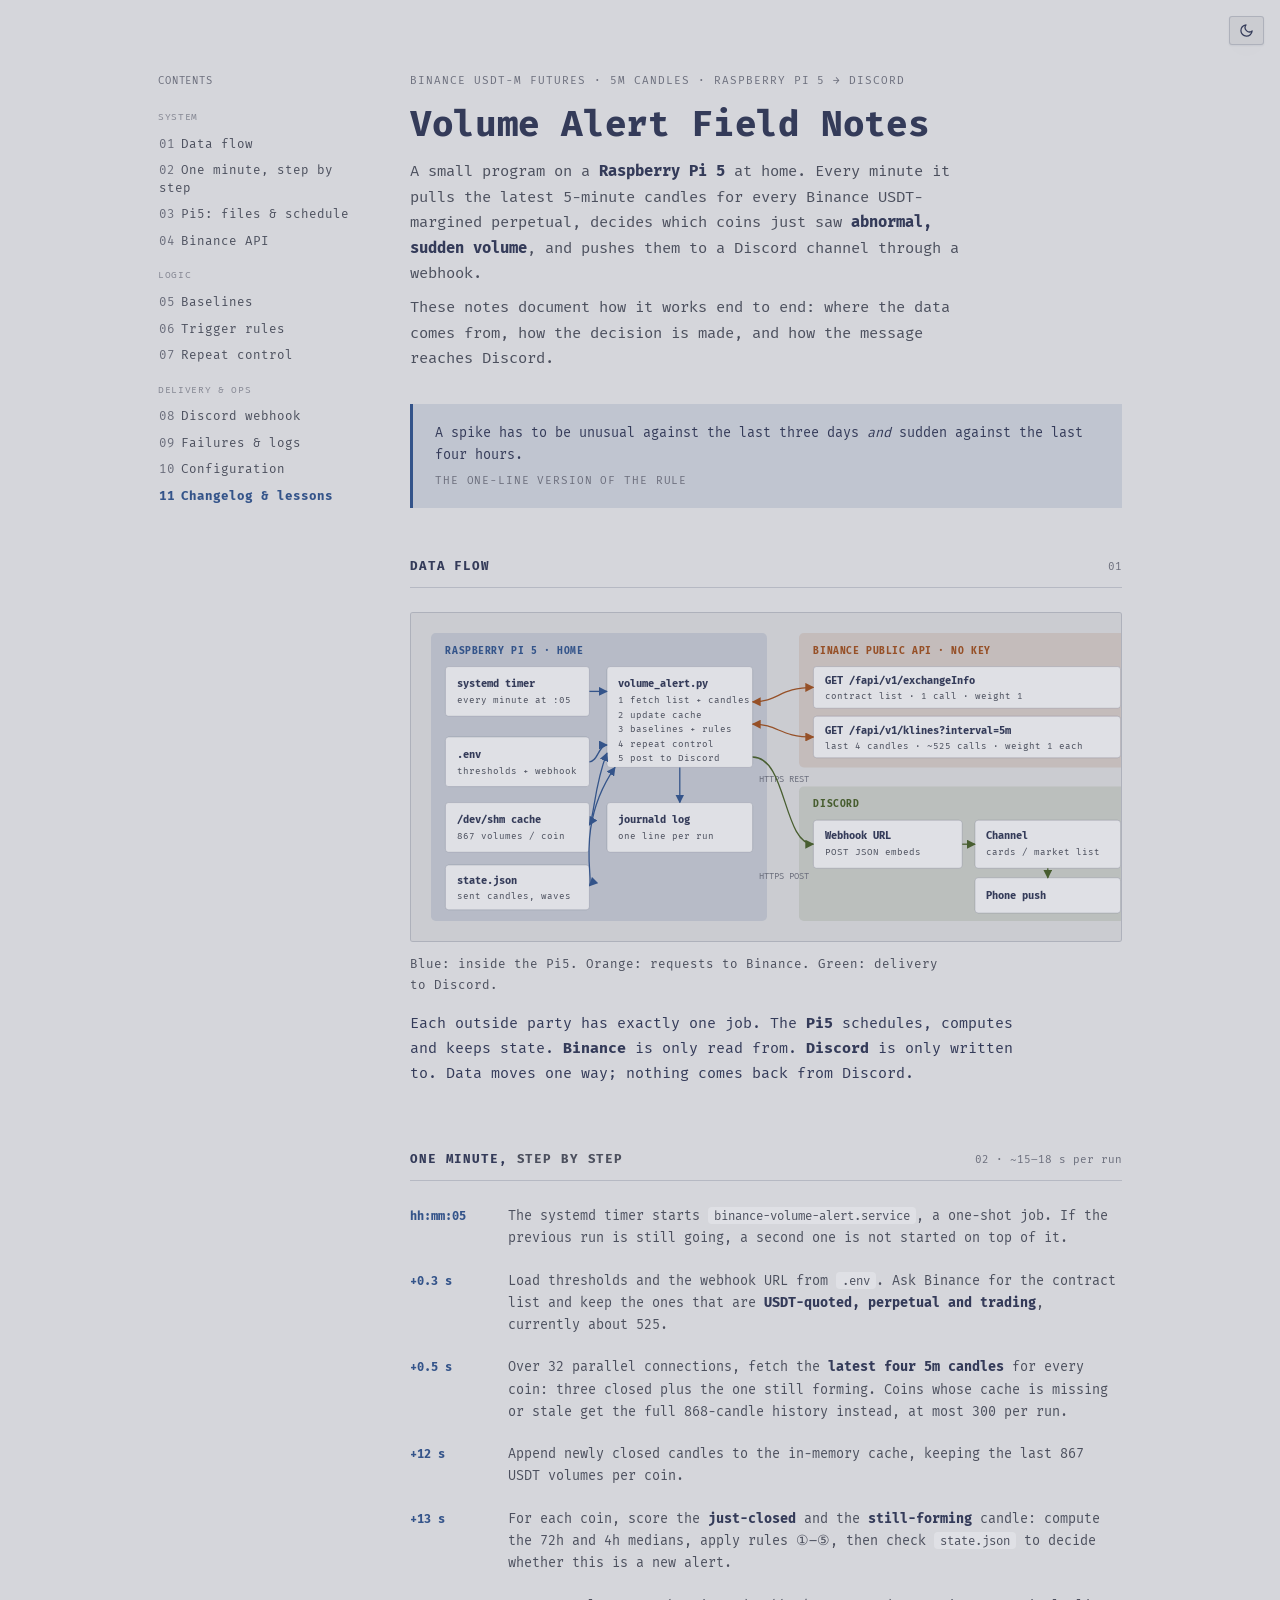
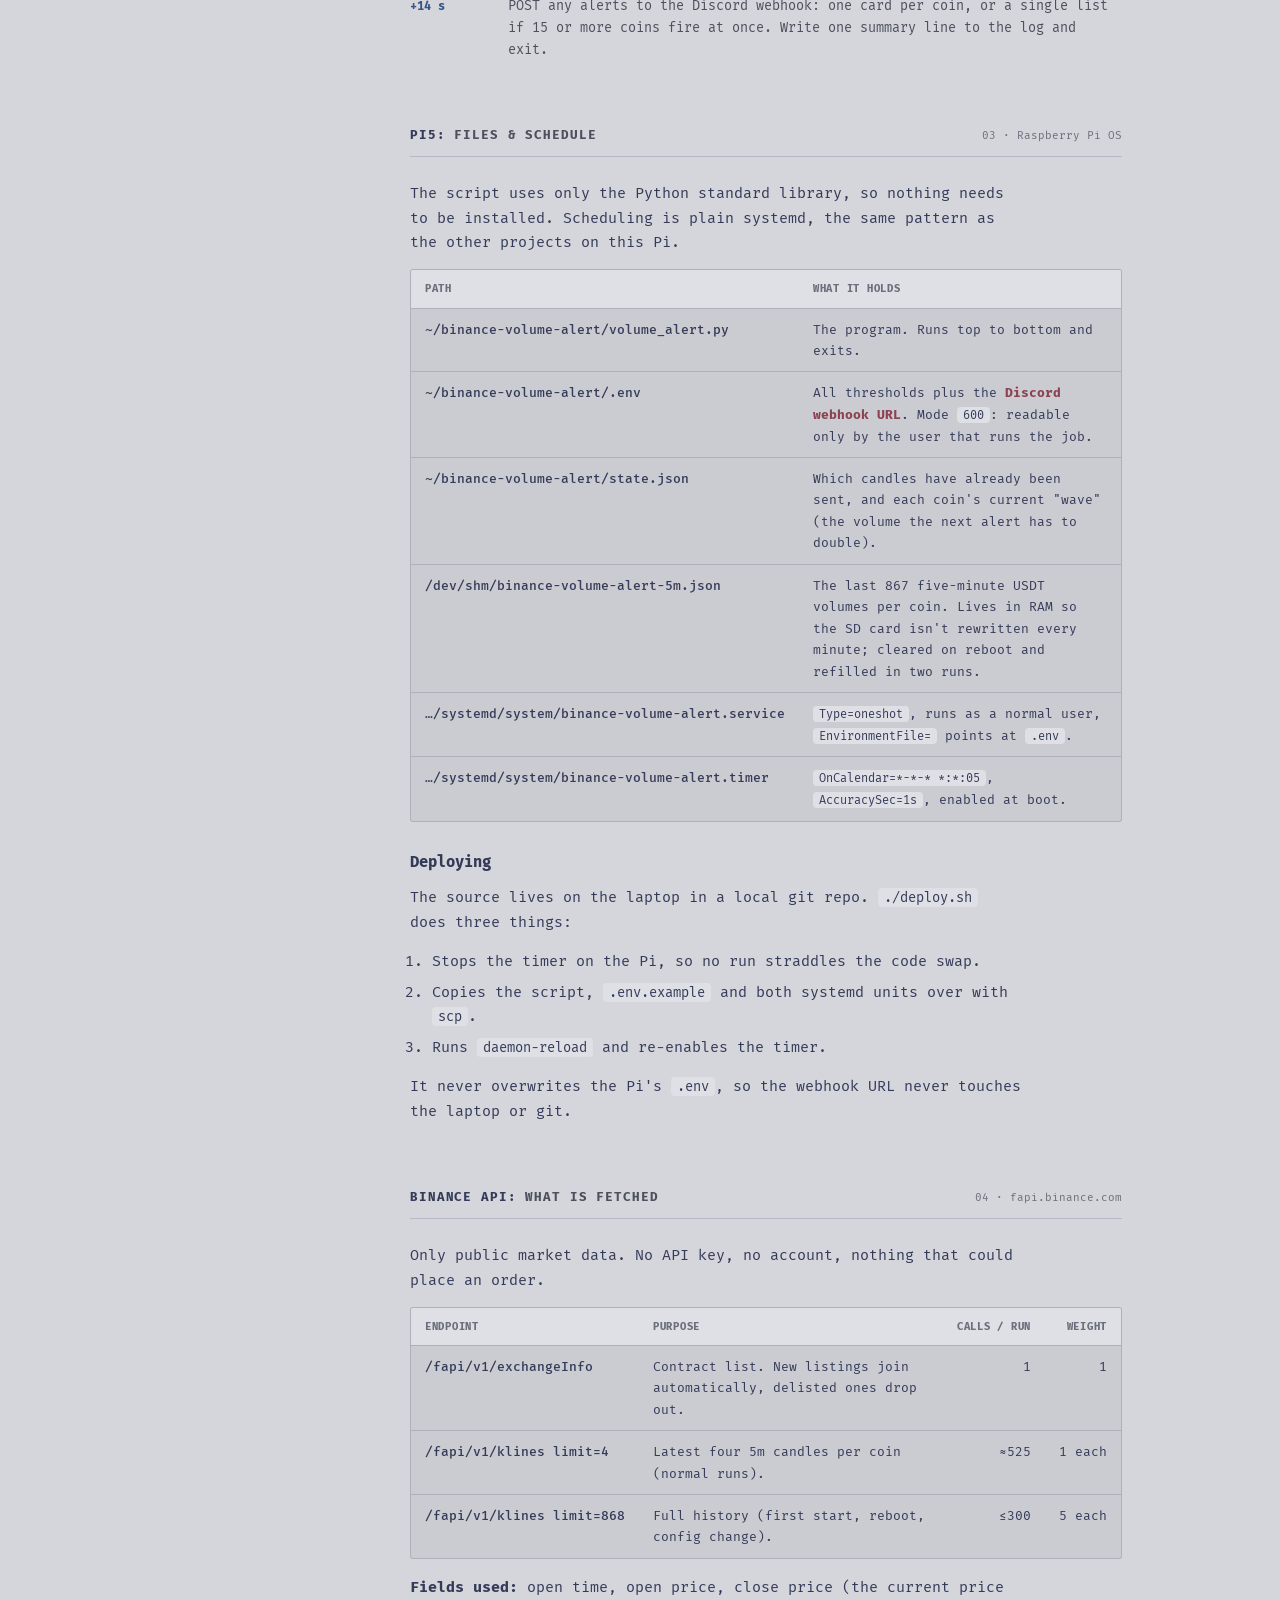
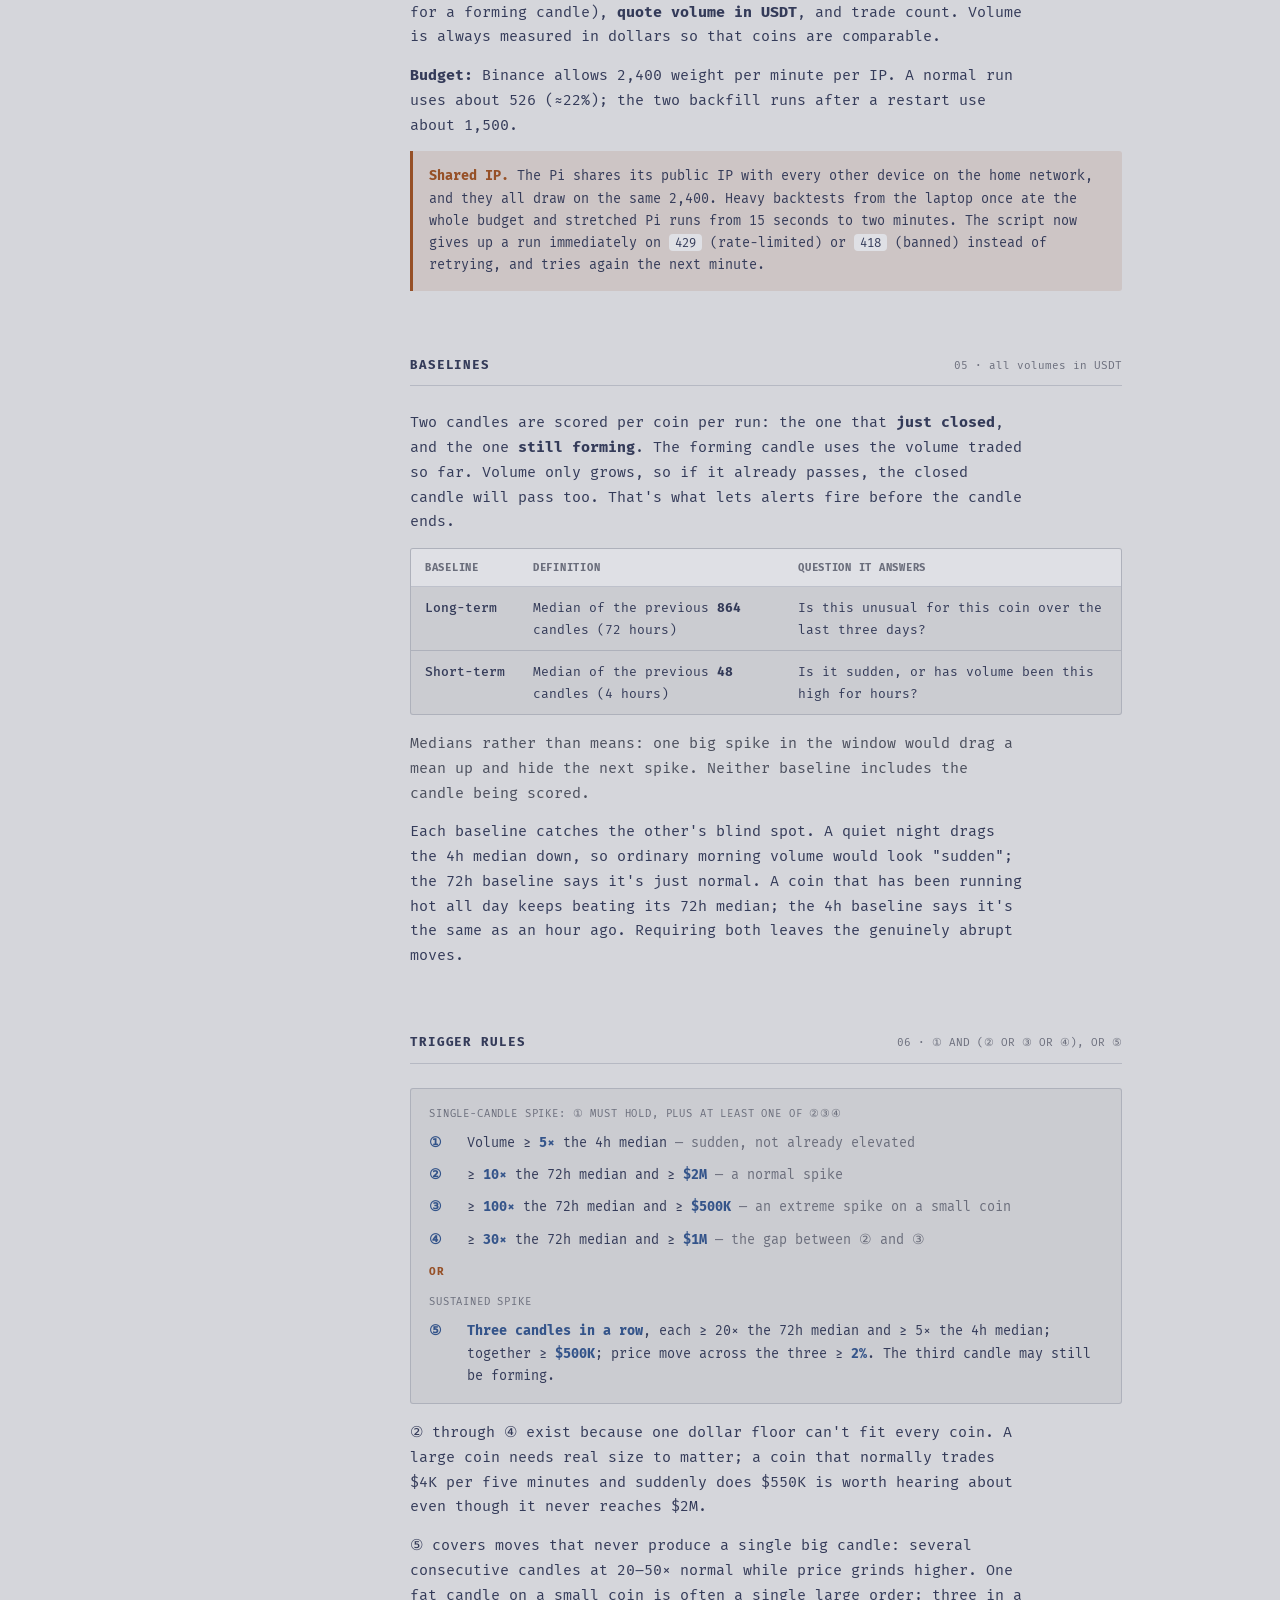
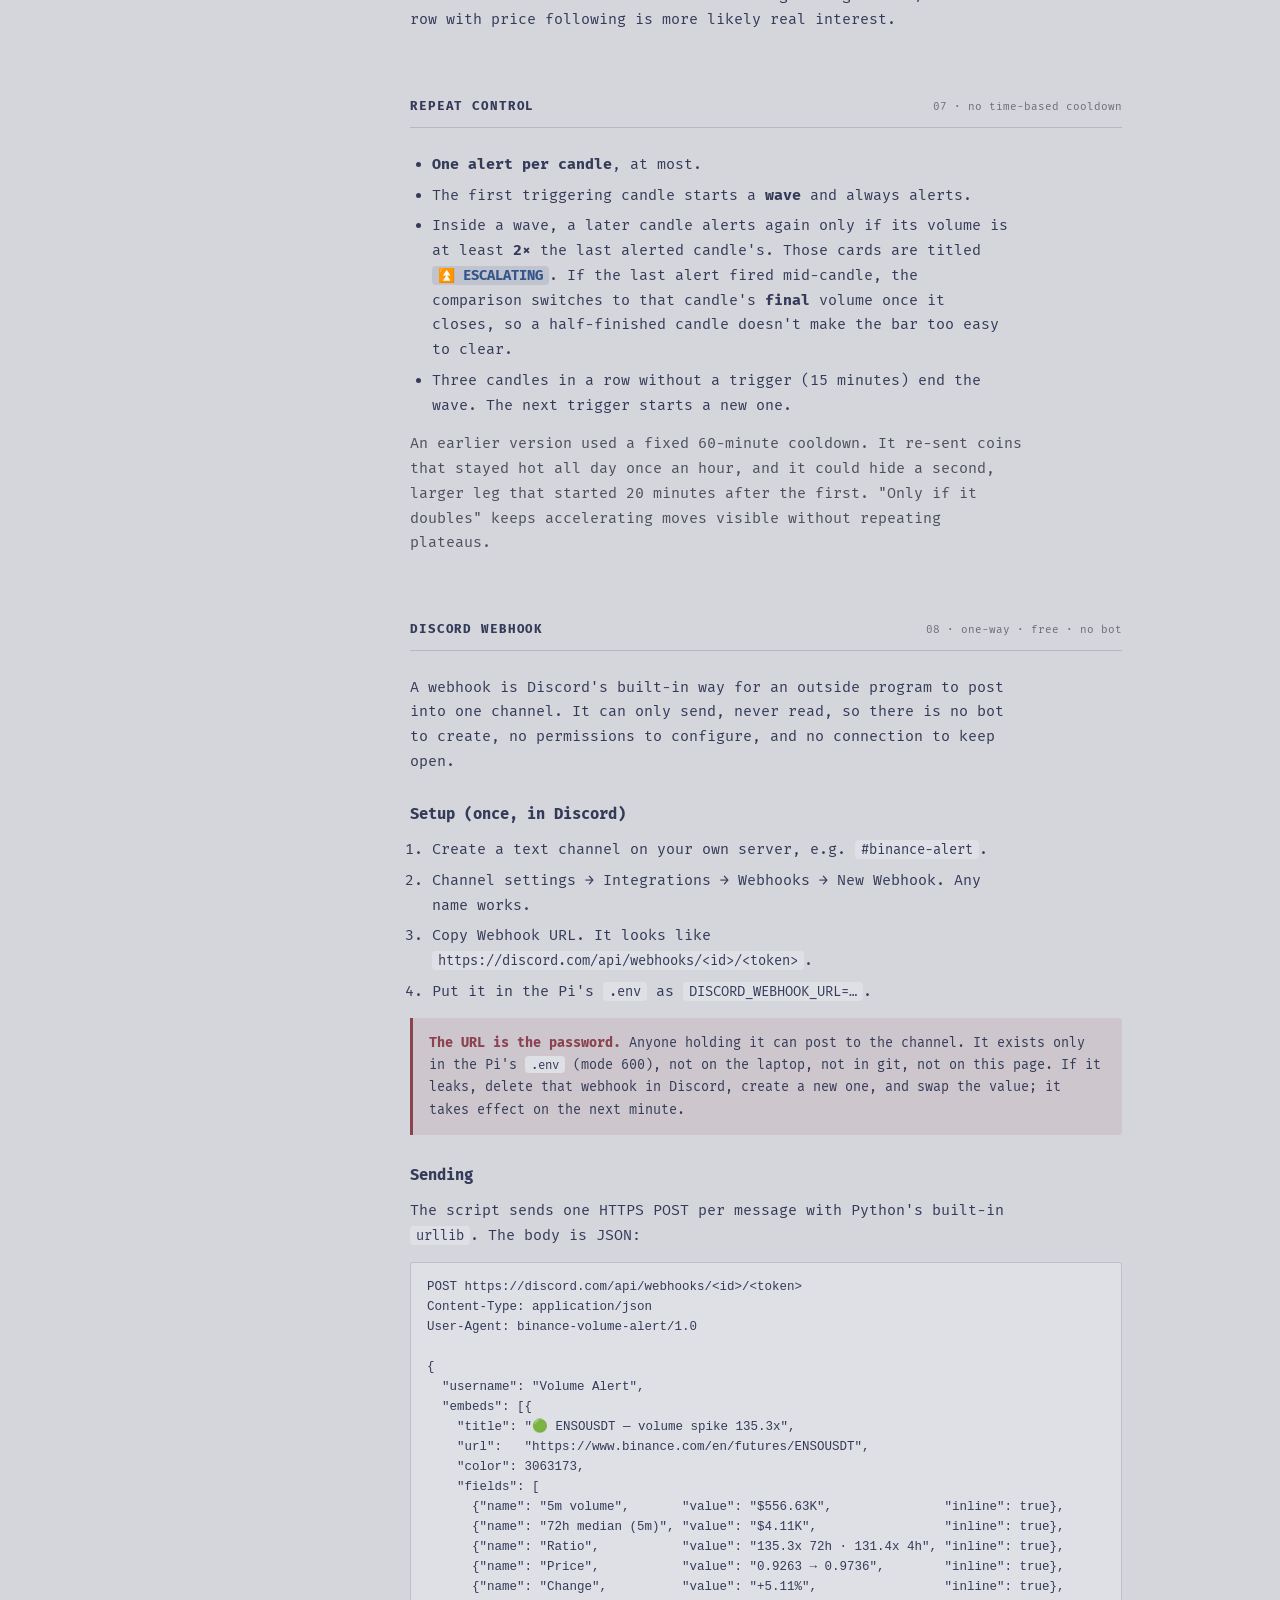
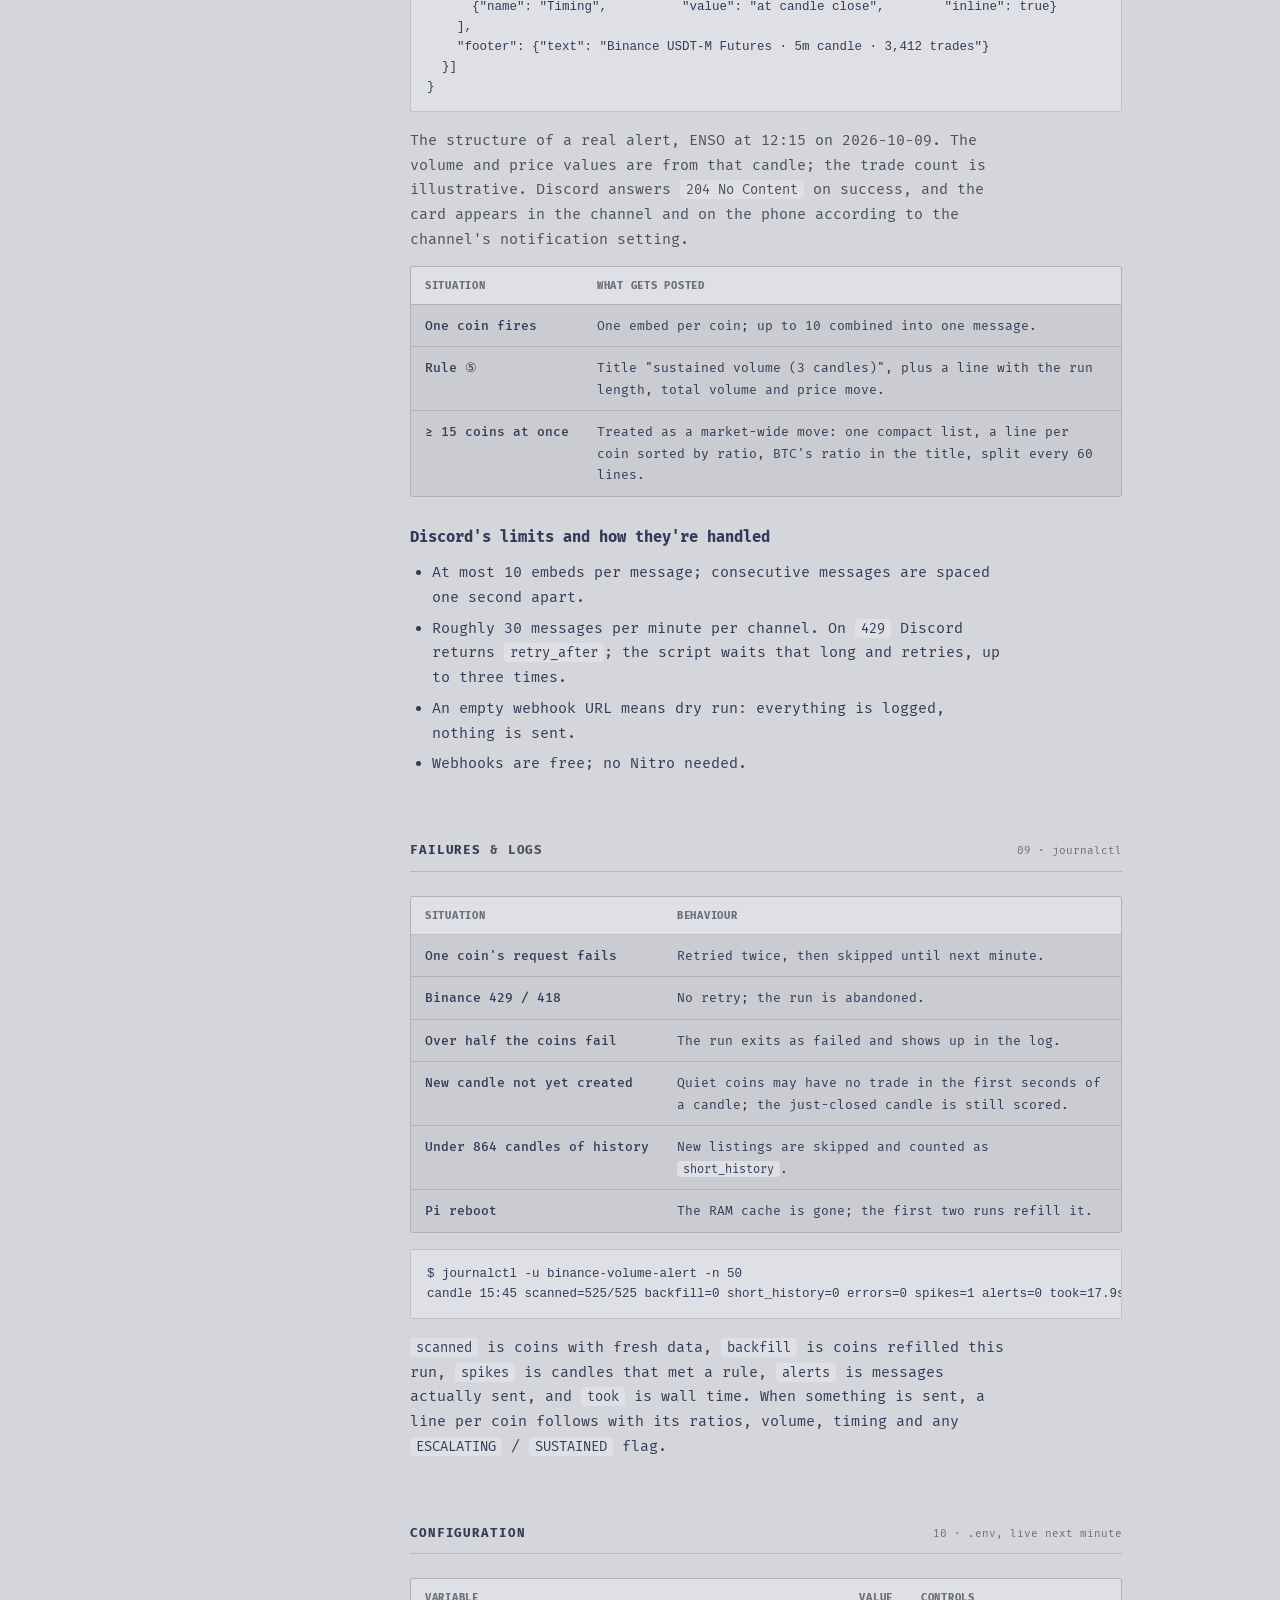
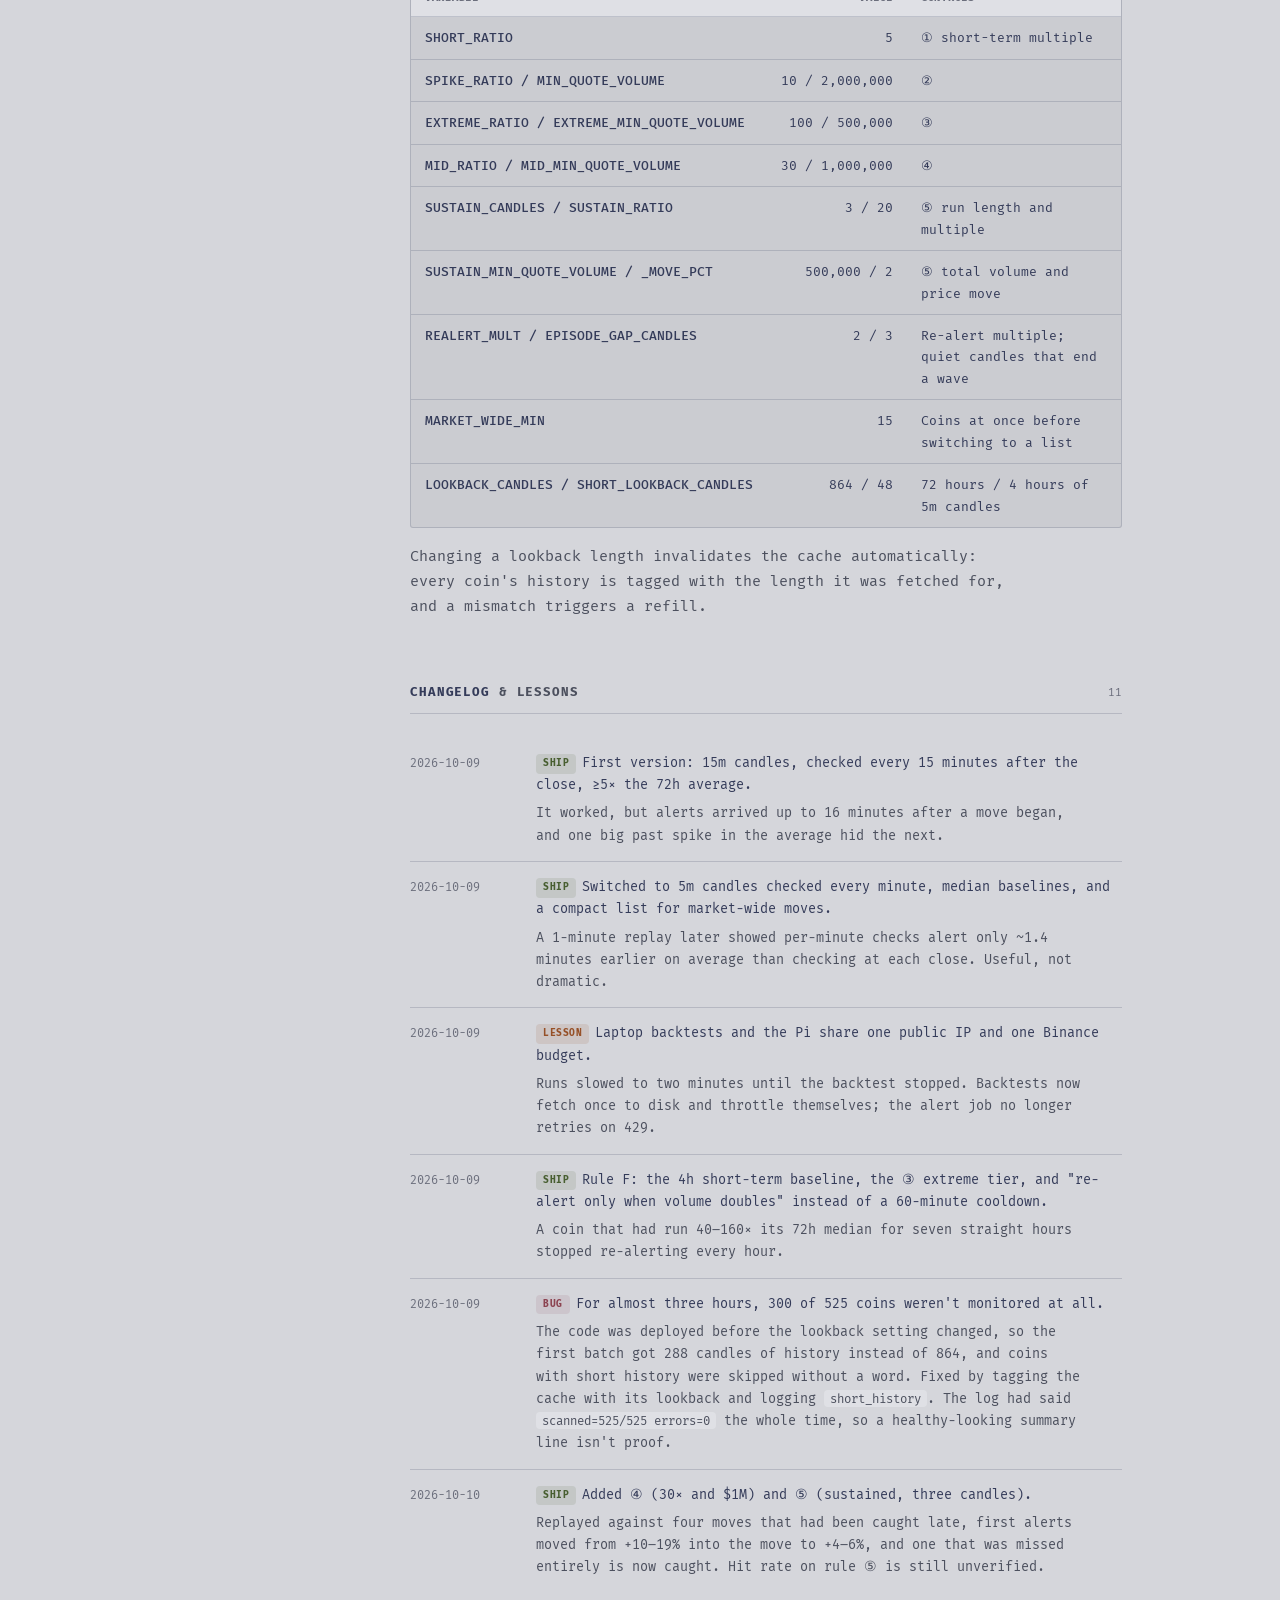
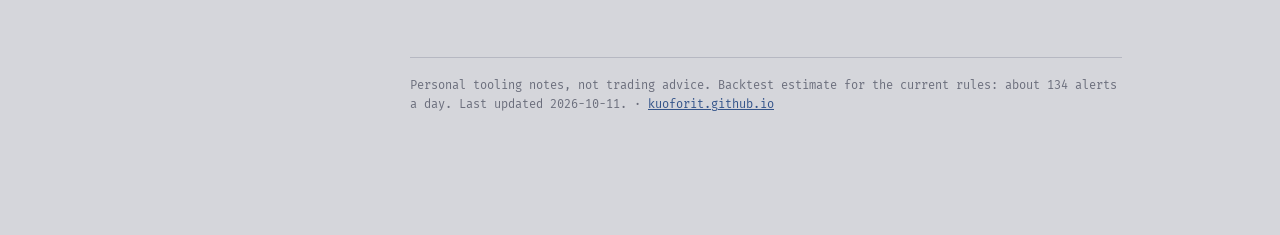
==== static/volume-alert-notes/index.html @ 733399f0 "Add Volume Alert Field Notes as unlisted static page Co-Authored-By: Claude Opus 5.5 <noreply@anthro" ====
<!doctype html>
<html lang="en">
<head>
<meta charset="utf-8">
<meta name="viewport" content="width=device-width, initial-scale=1">
<meta name="robots" content="noindex, nofollow">
<title>Volume Alert Field Notes</title>
<style>
  @import url('https://fonts.googleapis.com/css2?family=Fira+Mono:wght@400;500;700&display=swap');

  /* Palette matched to kuoforit.github.io (risotto theme, tokyo-night-light), same tokens as /lgr-notes/ */
  :root{
    --ground:      #D5D6DB;
    --surface:     #CBCCD1;
    --surface-2:   #DFE0E5;
    --line:        #343B5930;
    --ink:         #343B59;
    --ink-soft:    #4C505E;
    --ink-faint:   #6B6E7C;

    --level:       #34548A;   /* structure: flow, rules, links */
    --level-soft:  #34548A22;
    --confirm:     #485E30;   /* verified / working */
    --confirm-soft:#485E301e;
    --pending:     #965027;   /* caveats, Binance side */
    --pending-soft:#96502720;
    --reaction:    #8C4351;   /* secrets, failures */
    --reaction-soft:#8C43511c;

    --shadow: 0 1px 2px rgba(52,59,89,.08), 0 8px 24px -12px rgba(52,59,89,.16);
  }
  @media (prefers-color-scheme: dark){
    :root:not([data-theme="light"]){
      --ground:#1A1B26; --surface:#212330; --surface-2:#2B2E42; --line:#A9B1D630;
      --ink:#C0CAF5; --ink-soft:#9AA5CE; --ink-faint:#7982B0;
      --level:#7AA2F7; --level-soft:#7AA2F724; --confirm:#9ECE6A; --confirm-soft:#9ECE6A20;
      --pending:#E0AF68; --pending-soft:#E0AF6822; --reaction:#F7768E; --reaction-soft:#F7768E1e;
      --shadow: 0 1px 2px rgba(0,0,0,.4), 0 8px 24px -12px rgba(0,0,0,.55);
      color-scheme: dark;
    }
  }
  :root[data-theme="dark"]{
    --ground:#1A1B26; --surface:#212330; --surface-2:#2B2E42; --line:#A9B1D630;
    --ink:#C0CAF5; --ink-soft:#9AA5CE; --ink-faint:#7982B0;
    --level:#7AA2F7; --level-soft:#7AA2F724; --confirm:#9ECE6A; --confirm-soft:#9ECE6A20;
    --pending:#E0AF68; --pending-soft:#E0AF6822; --reaction:#F7768E; --reaction-soft:#F7768E1e;
    --shadow: 0 1px 2px rgba(0,0,0,.4), 0 8px 24px -12px rgba(0,0,0,.55);
    color-scheme: dark;
  }

  *{box-sizing:border-box;}
  html{ scroll-behavior:smooth; }
  @media (prefers-reduced-motion: reduce){ html{ scroll-behavior:auto; } }
  body{
    margin:0; background:var(--ground); color:var(--ink);
    font-family:'Fira Mono', ui-monospace, SFMono-Regular, Menlo, monospace;
    font-size:15px; line-height:1.65; -webkit-font-smoothing:antialiased;
  }
  a{ color:var(--level); }
  :focus-visible{ outline:2px solid var(--level); outline-offset:2px; }

  .layout{
    display:grid; grid-template-columns:196px minmax(0,760px); gap:56px;
    max-width:1012px; margin:0 auto; padding:72px 24px 120px; align-items:start;
  }
  .wrap{ min-width:0; }

  .toc{ position:sticky; top:48px; display:flex; flex-direction:column; gap:1px; max-height:calc(100vh - 96px); overflow-y:auto; }
  .toc-title{ font-size:10.5px; text-transform:uppercase; letter-spacing:.08em; color:var(--ink-faint); margin-bottom:6px; }
  .toc-group{ font-size:9.5px; text-transform:uppercase; letter-spacing:.07em; color:var(--ink-faint); opacity:.75; margin:14px 0 4px; }
  .toc-group:first-of-type{ margin-top:4px; }
  .toc a{
    display:block; padding:4px 0 4px 12px; margin-left:-13px; border-left:2px solid transparent;
    font-size:12.5px; line-height:1.4; color:var(--ink-soft); text-decoration:none;
  }
  .toc a:hover{ color:var(--ink); }
  .toc a.active{ color:var(--level); border-left-color:var(--level); font-weight:600; }
  .toc .num{ color:var(--ink-faint); margin-right:6px; }
  .toc a.active .num{ color:var(--level); }

  .toolbar{ position:fixed; top:16px; right:16px; z-index:50; display:inline-flex; gap:8px; }
  .hud-btn{
    display:inline-flex; align-items:center; justify-content:center; padding:6px 9px; line-height:0;
    border-radius:3px; border:1px solid var(--line); background:var(--surface); color:var(--ink);
    cursor:pointer; box-shadow:var(--shadow);
  }
  .hud-btn:hover{ color:var(--level); border-color:var(--level); }
  @media (max-width:560px){ .toolbar{ top:8px; right:8px; } }
  @media (max-width:900px){
    .layout{ grid-template-columns:1fr; padding-top:48px; padding-inline:16px; }
    .toc{ display:none; }
  }

  .eyebrow{ font-size:11px; letter-spacing:.09em; text-transform:uppercase; color:var(--ink-faint); margin:0 0 14px; }
  h1{ font-size:36px; font-weight:700; letter-spacing:-0.01em; line-height:1.14; margin:0 0 14px; text-wrap:balance; }
  .lede{ color:var(--ink-soft); font-size:15.5px; max-width:62ch; margin:0 0 8px; }
  .lede b{ color:var(--ink); font-weight:600; }
  .epigraph{
    margin:32px 0 48px; padding:18px 22px; border-left:3px solid var(--level); background:var(--level-soft);
    font-size:13.5px; color:var(--ink);
  }
  .epigraph span{ display:block; margin-top:6px; color:var(--ink-faint); font-size:11px; text-transform:uppercase; letter-spacing:.08em; }

  section{ margin-bottom:64px; scroll-margin-top:24px; }
  .sec-head{ display:flex; align-items:baseline; justify-content:space-between; gap:16px; border-bottom:1px solid var(--line); padding-bottom:10px; margin-bottom:24px; }
  h2{ font-size:12.5px; font-weight:600; text-transform:uppercase; letter-spacing:.07em; color:var(--ink-soft); margin:0; }
  h2 b{ color:var(--ink); }
  .sec-num{ font-size:11px; color:var(--ink-faint); white-space:nowrap; }
  h3{ font-size:15.5px; font-weight:600; margin:28px 0 10px; }
  h3:first-child{ margin-top:0; }
  p{ margin:0 0 14px; max-width:68ch; }
  p.soft{ color:var(--ink-soft); }
  ul.plain, ol.plain{ margin:0 0 14px; padding-left:22px; }
  ul.plain li, ol.plain li{ margin-bottom:6px; max-width:64ch; }
  code{ font-family:inherit; font-size:.92em; background:var(--surface-2); padding:1px 6px; border-radius:4px; word-break:break-word; }
  code.term{ font-weight:600; color:var(--level); background:var(--level-soft); }
  pre{ margin:0 0 16px; background:var(--surface-2); border:1px solid var(--line); border-radius:3px; padding:14px 16px; overflow-x:auto; font-size:12.5px; line-height:1.6; }
  pre code{ background:none; padding:0; font-size:inherit; }
  .secret{ color:var(--reaction); font-weight:600; }

  .tbl{ overflow-x:auto; margin:0 0 16px; border:1px solid var(--line); border-radius:3px; background:var(--surface); }
  table{ border-collapse:collapse; width:100%; font-size:13px; }
  th, td{ text-align:left; vertical-align:top; padding:10px 14px; border-bottom:1px solid var(--line); }
  tr:last-child td{ border-bottom:none; }
  th{ font-size:10.5px; font-weight:600; text-transform:uppercase; letter-spacing:.07em; color:var(--ink-faint); white-space:nowrap; background:var(--surface-2); }
  td.k{ white-space:nowrap; color:var(--ink); font-weight:500; }
  td.n, th.n{ text-align:right; font-variant-numeric:tabular-nums; white-space:nowrap; }
  td .soft{ color:var(--ink-soft); }

  .note{ margin:0 0 16px; padding:14px 16px; border-left:3px solid var(--pending); background:var(--pending-soft); border-radius:0 3px 3px 0; font-size:13.5px; color:var(--ink); }
  .note b{ color:var(--pending); }
  .note.secret-note{ border-left-color:var(--reaction); background:var(--reaction-soft); }
  .note.secret-note b{ color:var(--reaction); }

  .sequence{ display:flex; flex-direction:column; }
  .step{ display:grid; grid-template-columns:82px 1fr; gap:16px; position:relative; padding-bottom:20px; }
  .step:last-child{ padding-bottom:0; }
  .step-t{ font-size:12px; font-weight:600; color:var(--level); padding-top:2px; font-variant-numeric:tabular-nums; }
  .step-body{ font-size:13.5px; color:var(--ink-soft); }
  .step-body b{ color:var(--ink); font-weight:600; }

  .rule-box{ margin:0 0 16px; padding:16px 18px; background:var(--surface); border:1px solid var(--line); border-radius:3px; display:flex; flex-direction:column; gap:10px; }
  .rule-group{ font-size:10.5px; text-transform:uppercase; letter-spacing:.08em; color:var(--ink-faint); }
  .rule{ display:grid; grid-template-columns:28px 1fr; gap:10px; font-size:13.5px; }
  .rule b{ color:var(--level); font-weight:700; }
  .rule .why{ color:var(--ink-faint); }
  .rule-or{ font-size:11px; font-weight:600; letter-spacing:.12em; color:var(--pending); text-transform:uppercase; padding:2px 0; }

  .diagram{ margin:0 0 12px; padding:12px; background:var(--surface); border:1px solid var(--line); border-radius:3px; overflow-x:auto; }
  .diagram svg{ display:block; min-width:720px; width:100%; height:auto; }
  svg .zone{ fill:var(--level-soft); }
  svg .zone2{ fill:var(--pending-soft); }
  svg .zone3{ fill:var(--confirm-soft); }
  svg .box{ fill:var(--surface-2); stroke:var(--line); stroke-width:1.2; }
  svg .ztitle{ fill:var(--level); font:600 12px 'Fira Mono', monospace; letter-spacing:.06em; }
  svg .ztitle2{ fill:var(--pending); font:600 12px 'Fira Mono', monospace; letter-spacing:.06em; }
  svg .ztitle3{ fill:var(--confirm); font:600 12px 'Fira Mono', monospace; letter-spacing:.06em; }
  svg .lbl{ fill:var(--ink); font:600 13px 'Fira Mono', monospace; }
  svg .sub{ fill:var(--ink-soft); font:11.5px 'Fira Mono', monospace; }
  svg .flow{ stroke:var(--level); stroke-width:1.6; fill:none; }
  svg .flow2{ stroke:var(--pending); stroke-width:1.6; fill:none; }
  svg .flow3{ stroke:var(--confirm); stroke-width:1.6; fill:none; }
  svg .flowlbl{ fill:var(--ink-faint); font:11px 'Fira Mono', monospace; }
  svg .ah{ fill:var(--level); } svg .ah2{ fill:var(--pending); } svg .ah3{ fill:var(--confirm); }
  .diagram-cap{ font-size:12.5px; color:var(--ink-soft); margin:0 0 16px; }

  .log-entry{ display:grid; grid-template-columns:110px 1fr; gap:16px; padding:14px 0; border-bottom:1px solid var(--line); }
  .log-entry:last-child{ border-bottom:none; }
  .log-date{ font-size:12px; color:var(--ink-faint); padding-top:2px; font-variant-numeric:tabular-nums; }
  .log-body{ font-size:13.5px; }
  .log-body .tag{ display:inline-block; font-size:9.5px; font-weight:600; letter-spacing:.06em; text-transform:uppercase; padding:2px 7px; border-radius:4px; margin-right:6px; vertical-align:1px; }
  .tag.ship{ color:var(--confirm); background:var(--confirm-soft); }
  .tag.bug{ color:var(--reaction); background:var(--reaction-soft); }
  .tag.lesson{ color:var(--pending); background:var(--pending-soft); }
  .log-body p{ margin:6px 0 0; color:var(--ink-soft); }

  footer{ border-top:1px solid var(--line); padding-top:18px; font-size:12px; color:var(--ink-faint); }
  @media (max-width:560px){
    h1{ font-size:28px; }
    .step{ grid-template-columns:1fr; gap:2px; }
    .log-entry{ grid-template-columns:1fr; gap:4px; }
  }
</style>
</head>
<body>
<div class="toolbar">
  <button id="theme-toggle" class="hud-btn" type="button" aria-label="Switch to dark mode"><svg viewBox="0 0 24 24" width="15" height="15" fill="none" stroke="currentColor" stroke-width="2" stroke-linecap="round" stroke-linejoin="round"><path d="M21 12.79A9 9 0 1 1 11.21 3 7 7 0 0 0 21 12.79z"/></svg></button>
</div>

<div class="layout">
<nav class="toc" aria-label="Contents">
  <div class="toc-title">Contents</div>
  <div class="toc-group">System</div>
  <a href="#s01"><span class="num">01</span>Data flow</a>
  <a href="#s02"><span class="num">02</span>One minute, step by step</a>
  <a href="#s03"><span class="num">03</span>Pi5: files &amp; schedule</a>
  <a href="#s04"><span class="num">04</span>Binance API</a>
  <div class="toc-group">Logic</div>
  <a href="#s05"><span class="num">05</span>Baselines</a>
  <a href="#s06"><span class="num">06</span>Trigger rules</a>
  <a href="#s07"><span class="num">07</span>Repeat control</a>
  <div class="toc-group">Delivery &amp; ops</div>
  <a href="#s08"><span class="num">08</span>Discord webhook</a>
  <a href="#s09"><span class="num">09</span>Failures &amp; logs</a>
  <a href="#s10"><span class="num">10</span>Configuration</a>
  <a href="#s11"><span class="num">11</span>Changelog &amp; lessons</a>
</nav>

<main class="wrap">
  <div class="eyebrow">Binance USDT-M Futures · 5m candles · Raspberry Pi 5 → Discord</div>
  <h1>Volume Alert Field Notes</h1>
  <p class="lede">A small program on a <b>Raspberry Pi 5</b> at home. Every minute it pulls the latest 5-minute candles for every Binance USDT-margined perpetual, decides which coins just saw <b>abnormal, sudden volume</b>, and pushes them to a Discord channel through a webhook.</p>
  <p class="lede">These notes document how it works end to end: where the data comes from, how the decision is made, and how the message reaches Discord.</p>
  <div class="epigraph">A spike has to be unusual against the last three days <i>and</i> sudden against the last four hours.<span>The one-line version of the rule</span></div>

  <!-- 01 -->
  <section id="s01">
    <div class="sec-head"><h2><b>Data flow</b></h2><span class="sec-num">01</span></div>
    <div class="diagram" role="img" aria-label="Flow diagram: a systemd timer on the Pi5 starts volume_alert.py every minute; it reads the Binance public REST API, updates an in-memory cache and a state file, and posts alerts over HTTPS to a Discord webhook, which shows them in a channel and pushes them to a phone.">
      <svg viewBox="0 0 900 380" xmlns="http://www.w3.org/2000/svg">
        <defs>
          <marker id="a1" viewBox="0 0 10 10" refX="9" refY="5" markerWidth="7" markerHeight="7" orient="auto-start-reverse"><path class="ah" d="M0,0 L10,5 L0,10 z"/></marker>
          <marker id="a2" viewBox="0 0 10 10" refX="9" refY="5" markerWidth="7" markerHeight="7" orient="auto-start-reverse"><path class="ah2" d="M0,0 L10,5 L0,10 z"/></marker>
          <marker id="a3" viewBox="0 0 10 10" refX="9" refY="5" markerWidth="7" markerHeight="7" orient="auto-start-reverse"><path class="ah3" d="M0,0 L10,5 L0,10 z"/></marker>
        </defs>
        <rect class="zone" x="10" y="10" width="420" height="360" rx="6"/>
        <text class="ztitle" x="28" y="36">RASPBERRY PI 5 · HOME</text>
        <rect class="box" x="28" y="52" width="180" height="62" rx="4"/>
        <text class="lbl" x="42" y="78">systemd timer</text>
        <text class="sub" x="42" y="98">every minute at :05</text>
        <rect class="box" x="230" y="52" width="182" height="126" rx="4"/>
        <text class="lbl" x="244" y="78">volume_alert.py</text>
        <text class="sub" x="244" y="98">1 fetch list + candles</text>
        <text class="sub" x="244" y="116">2 update cache</text>
        <text class="sub" x="244" y="134">3 baselines + rules</text>
        <text class="sub" x="244" y="152">4 repeat control</text>
        <text class="sub" x="244" y="170">5 post to Discord</text>
        <rect class="box" x="28" y="140" width="180" height="62" rx="4"/>
        <text class="lbl" x="42" y="166">.env</text>
        <text class="sub" x="42" y="186">thresholds + webhook</text>
        <rect class="box" x="28" y="222" width="180" height="62" rx="4"/>
        <text class="lbl" x="42" y="248">/dev/shm cache</text>
        <text class="sub" x="42" y="268">867 volumes / coin</text>
        <rect class="box" x="28" y="300" width="180" height="56" rx="4"/>
        <text class="lbl" x="42" y="324">state.json</text>
        <text class="sub" x="42" y="342">sent candles, waves</text>
        <rect class="box" x="230" y="222" width="182" height="62" rx="4"/>
        <text class="lbl" x="244" y="248">journald log</text>
        <text class="sub" x="244" y="268">one line per run</text>
        <path class="flow" d="M208,83 H230" marker-end="url(#a1)"/>
        <path class="flow" d="M208,171 C219,171 219,150 230,150" marker-end="url(#a1)"/>
        <path class="flow" d="M230,160 C214,200 214,240 208,250" marker-start="url(#a1)" marker-end="url(#a1)"/>
        <path class="flow" d="M240,178 C190,250 214,320 208,326" marker-start="url(#a1)" marker-end="url(#a1)"/>
        <path class="flow" d="M321,178 V222" marker-end="url(#a1)"/>

        <rect class="zone2" x="470" y="10" width="420" height="168" rx="6"/>
        <text class="ztitle2" x="488" y="36">BINANCE PUBLIC API · NO KEY</text>
        <rect class="box" x="488" y="52" width="384" height="52" rx="4"/>
        <text class="lbl" x="502" y="74">GET /fapi/v1/exchangeInfo</text>
        <text class="sub" x="502" y="93">contract list · 1 call · weight 1</text>
        <rect class="box" x="488" y="114" width="384" height="52" rx="4"/>
        <text class="lbl" x="502" y="136">GET /fapi/v1/klines?interval=5m</text>
        <text class="sub" x="502" y="155">last 4 candles · ~525 calls · weight 1 each</text>
        <path class="flow2" d="M412,96 C445,96 445,78 488,78" marker-start="url(#a2)" marker-end="url(#a2)"/>
        <path class="flow2" d="M412,124 C445,124 445,140 488,140" marker-start="url(#a2)" marker-end="url(#a2)"/>
        <text class="flowlbl" x="420" y="196">HTTPS REST</text>

        <rect class="zone3" x="470" y="202" width="420" height="168" rx="6"/>
        <text class="ztitle3" x="488" y="228">DISCORD</text>
        <rect class="box" x="488" y="244" width="186" height="60" rx="4"/>
        <text class="lbl" x="502" y="268">Webhook URL</text>
        <text class="sub" x="502" y="288">POST JSON embeds</text>
        <rect class="box" x="690" y="244" width="182" height="60" rx="4"/>
        <text class="lbl" x="704" y="268">Channel</text>
        <text class="sub" x="704" y="288">cards / market list</text>
        <rect class="box" x="690" y="316" width="182" height="44" rx="4"/>
        <text class="lbl" x="704" y="343">Phone push</text>
        <path class="flow3" d="M412,165 C455,165 450,274 488,274" marker-end="url(#a3)"/>
        <path class="flow3" d="M674,274 H690" marker-end="url(#a3)"/>
        <path class="flow3" d="M781,304 V316" marker-end="url(#a3)"/>
        <text class="flowlbl" x="420" y="318">HTTPS POST</text>
      </svg>
    </div>
    <p class="diagram-cap">Blue: inside the Pi5. Orange: requests to Binance. Green: delivery to Discord.</p>
    <p>Each outside party has exactly one job. The <b>Pi5</b> schedules, computes and keeps state. <b>Binance</b> is only read from. <b>Discord</b> is only written to. Data moves one way; nothing comes back from Discord.</p>
  </section>

  <!-- 02 -->
  <section id="s02">
    <div class="sec-head"><h2><b>One minute,</b> step by step</h2><span class="sec-num">02 · ~15–18 s per run</span></div>
    <div class="sequence">
      <div class="step"><div class="step-t">hh:mm:05</div><div class="step-body">The systemd timer starts <code>binance-volume-alert.service</code>, a one-shot job. If the previous run is still going, a second one is not started on top of it.</div></div>
      <div class="step"><div class="step-t">+0.3 s</div><div class="step-body">Load thresholds and the webhook URL from <code>.env</code>. Ask Binance for the contract list and keep the ones that are <b>USDT-quoted, perpetual and trading</b>, currently about 525.</div></div>
      <div class="step"><div class="step-t">+0.5 s</div><div class="step-body">Over 32 parallel connections, fetch the <b>latest four 5m candles</b> for every coin: three closed plus the one still forming. Coins whose cache is missing or stale get the full 868-candle history instead, at most 300 per run.</div></div>
      <div class="step"><div class="step-t">+12 s</div><div class="step-body">Append newly closed candles to the in-memory cache, keeping the last 867 USDT volumes per coin.</div></div>
      <div class="step"><div class="step-t">+13 s</div><div class="step-body">For each coin, score the <b>just-closed</b> and the <b>still-forming</b> candle: compute the 72h and 4h medians, apply rules ①–⑤, then check <code>state.json</code> to decide whether this is a new alert.</div></div>
      <div class="step"><div class="step-t">+14 s</div><div class="step-body">POST any alerts to the Discord webhook: one card per coin, or a single list if 15 or more coins fire at once. Write one summary line to the log and exit.</div></div>
    </div>
  </section>

  <!-- 03 -->
  <section id="s03">
    <div class="sec-head"><h2><b>Pi5:</b> files &amp; schedule</h2><span class="sec-num">03 · Raspberry Pi OS</span></div>
    <p>The script uses only the Python standard library, so nothing needs to be installed. Scheduling is plain systemd, the same pattern as the other projects on this Pi.</p>
    <div class="tbl"><table>
      <thead><tr><th>Path</th><th>What it holds</th></tr></thead>
      <tbody>
        <tr><td class="k">~/binance-volume-alert/volume_alert.py</td><td>The program. Runs top to bottom and exits.</td></tr>
        <tr><td class="k">~/binance-volume-alert/.env</td><td>All thresholds plus the <span class="secret">Discord webhook URL</span>. Mode <code>600</code>: readable only by the user that runs the job.</td></tr>
        <tr><td class="k">~/binance-volume-alert/state.json</td><td>Which candles have already been sent, and each coin's current "wave" (the volume the next alert has to double).</td></tr>
        <tr><td class="k">/dev/shm/binance-volume-alert-5m.json</td><td>The last 867 five-minute USDT volumes per coin. Lives in RAM so the SD card isn't rewritten every minute; cleared on reboot and refilled in two runs.</td></tr>
        <tr><td class="k">…/systemd/system/binance-volume-alert.service</td><td><code>Type=oneshot</code>, runs as a normal user, <code>EnvironmentFile=</code> points at <code>.env</code>.</td></tr>
        <tr><td class="k">…/systemd/system/binance-volume-alert.timer</td><td><code>OnCalendar=*-*-* *:*:05</code>, <code>AccuracySec=1s</code>, enabled at boot.</td></tr>
      </tbody>
    </table></div>
    <h3>Deploying</h3>
    <p>The source lives on the laptop in a local git repo. <code>./deploy.sh</code> does three things:</p>
    <ol class="plain">
      <li>Stops the timer on the Pi, so no run straddles the code swap.</li>
      <li>Copies the script, <code>.env.example</code> and both systemd units over with <code>scp</code>.</li>
      <li>Runs <code>daemon-reload</code> and re-enables the timer.</li>
    </ol>
    <p>It never overwrites the Pi's <code>.env</code>, so the webhook URL never touches the laptop or git.</p>
  </section>

  <!-- 04 -->
  <section id="s04">
    <div class="sec-head"><h2><b>Binance API:</b> what is fetched</h2><span class="sec-num">04 · fapi.binance.com</span></div>
    <p>Only public market data. No API key, no account, nothing that could place an order.</p>
    <div class="tbl"><table>
      <thead><tr><th>Endpoint</th><th>Purpose</th><th class="n">Calls / run</th><th class="n">Weight</th></tr></thead>
      <tbody>
        <tr><td class="k">/fapi/v1/exchangeInfo</td><td>Contract list. New listings join automatically, delisted ones drop out.</td><td class="n">1</td><td class="n">1</td></tr>
        <tr><td class="k">/fapi/v1/klines limit=4</td><td>Latest four 5m candles per coin (normal runs).</td><td class="n">≈525</td><td class="n">1 each</td></tr>
        <tr><td class="k">/fapi/v1/klines limit=868</td><td>Full history (first start, reboot, config change).</td><td class="n">≤300</td><td class="n">5 each</td></tr>
      </tbody>
    </table></div>
    <p><b>Fields used:</b> open time, open price, close price (the current price for a forming candle), <b>quote volume in USDT</b>, and trade count. Volume is always measured in dollars so that coins are comparable.</p>
    <p><b>Budget:</b> Binance allows 2,400 weight per minute per IP. A normal run uses about 526 (≈22%); the two backfill runs after a restart use about 1,500.</p>
    <div class="note"><b>Shared IP.</b> The Pi shares its public IP with every other device on the home network, and they all draw on the same 2,400. Heavy backtests from the laptop once ate the whole budget and stretched Pi runs from 15 seconds to two minutes. The script now gives up a run immediately on <code>429</code> (rate-limited) or <code>418</code> (banned) instead of retrying, and tries again the next minute.</div>
  </section>

  <!-- 05 -->
  <section id="s05">
    <div class="sec-head"><h2><b>Baselines</b></h2><span class="sec-num">05 · all volumes in USDT</span></div>
    <p>Two candles are scored per coin per run: the one that <b>just closed</b>, and the one <b>still forming</b>. The forming candle uses the volume traded so far. Volume only grows, so if it already passes, the closed candle will pass too. That's what lets alerts fire before the candle ends.</p>
    <div class="tbl"><table>
      <thead><tr><th>Baseline</th><th>Definition</th><th>Question it answers</th></tr></thead>
      <tbody>
        <tr><td class="k">Long-term</td><td>Median of the previous <b>864</b> candles (72 hours)</td><td>Is this unusual for this coin over the last three days?</td></tr>
        <tr><td class="k">Short-term</td><td>Median of the previous <b>48</b> candles (4 hours)</td><td>Is it sudden, or has volume been this high for hours?</td></tr>
      </tbody>
    </table></div>
    <p class="soft">Medians rather than means: one big spike in the window would drag a mean up and hide the next spike. Neither baseline includes the candle being scored.</p>
    <p>Each baseline catches the other's blind spot. A quiet night drags the 4h median down, so ordinary morning volume would look "sudden"; the 72h baseline says it's just normal. A coin that has been running hot all day keeps beating its 72h median; the 4h baseline says it's the same as an hour ago. Requiring both leaves the genuinely abrupt moves.</p>
  </section>

  <!-- 06 -->
  <section id="s06">
    <div class="sec-head"><h2><b>Trigger rules</b></h2><span class="sec-num">06 · ① AND (② OR ③ OR ④), OR ⑤</span></div>
    <div class="rule-box">
      <div class="rule-group">Single-candle spike: ① must hold, plus at least one of ②③④</div>
      <div class="rule"><b>①</b><span>Volume ≥ <b>5×</b> the 4h median <span class="why">— sudden, not already elevated</span></span></div>
      <div class="rule"><b>②</b><span>≥ <b>10×</b> the 72h median and ≥ <b>$2M</b> <span class="why">— a normal spike</span></span></div>
      <div class="rule"><b>③</b><span>≥ <b>100×</b> the 72h median and ≥ <b>$500K</b> <span class="why">— an extreme spike on a small coin</span></span></div>
      <div class="rule"><b>④</b><span>≥ <b>30×</b> the 72h median and ≥ <b>$1M</b> <span class="why">— the gap between ② and ③</span></span></div>
      <div class="rule-or">or</div>
      <div class="rule-group">Sustained spike</div>
      <div class="rule"><b>⑤</b><span><b>Three candles in a row</b>, each ≥ 20× the 72h median and ≥ 5× the 4h median; together ≥ <b>$500K</b>; price move across the three ≥ <b>2%</b>. The third candle may still be forming.</span></div>
    </div>
    <p>② through ④ exist because one dollar floor can't fit every coin. A large coin needs real size to matter; a coin that normally trades $4K per five minutes and suddenly does $550K is worth hearing about even though it never reaches $2M.</p>
    <p>⑤ covers moves that never produce a single big candle: several consecutive candles at 20–50× normal while price grinds higher. One fat candle on a small coin is often a single large order; three in a row with price following is more likely real interest.</p>
  </section>

  <!-- 07 -->
  <section id="s07">
    <div class="sec-head"><h2><b>Repeat control</b></h2><span class="sec-num">07 · no time-based cooldown</span></div>
    <ul class="plain">
      <li><b>One alert per candle</b>, at most.</li>
      <li>The first triggering candle starts a <b>wave</b> and always alerts.</li>
      <li>Inside a wave, a later candle alerts again only if its volume is at least <b>2×</b> the last alerted candle's. Those cards are titled <code class="term">⏫ ESCALATING</code>. If the last alert fired mid-candle, the comparison switches to that candle's <b>final</b> volume once it closes, so a half-finished candle doesn't make the bar too easy to clear.</li>
      <li>Three candles in a row without a trigger (15 minutes) end the wave. The next trigger starts a new one.</li>
    </ul>
    <p class="soft">An earlier version used a fixed 60-minute cooldown. It re-sent coins that stayed hot all day once an hour, and it could hide a second, larger leg that started 20 minutes after the first. "Only if it doubles" keeps accelerating moves visible without repeating plateaus.</p>
  </section>

  <!-- 08 -->
  <section id="s08">
    <div class="sec-head"><h2><b>Discord webhook</b></h2><span class="sec-num">08 · one-way · free · no bot</span></div>
    <p>A webhook is Discord's built-in way for an outside program to post into one channel. It can only send, never read, so there is no bot to create, no permissions to configure, and no connection to keep open.</p>
    <h3>Setup (once, in Discord)</h3>
    <ol class="plain">
      <li>Create a text channel on your own server, e.g. <code>#binance-alert</code>.</li>
      <li>Channel settings → Integrations → Webhooks → New Webhook. Any name works.</li>
      <li>Copy Webhook URL. It looks like <code>https://discord.com/api/webhooks/&lt;id&gt;/&lt;token&gt;</code>.</li>
      <li>Put it in the Pi's <code>.env</code> as <code>DISCORD_WEBHOOK_URL=…</code>.</li>
    </ol>
    <div class="note secret-note"><b>The URL is the password.</b> Anyone holding it can post to the channel. It exists only in the Pi's <code>.env</code> (mode 600), not on the laptop, not in git, not on this page. If it leaks, delete that webhook in Discord, create a new one, and swap the value; it takes effect on the next minute.</div>
    <h3>Sending</h3>
    <p>The script sends one HTTPS POST per message with Python's built-in <code>urllib</code>. The body is JSON:</p>
<pre><code>POST https://discord.com/api/webhooks/&lt;id&gt;/&lt;token&gt;
Content-Type: application/json
User-Agent: binance-volume-alert/1.0

{
  "username": "Volume Alert",
  "embeds": [{
    "title": "🟢 ENSOUSDT — volume spike 135.3x",
    "url":   "https://www.binance.com/en/futures/ENSOUSDT",
    "color": 3063173,
    "fields": [
      {"name": "5m volume",       "value": "$556.63K",               "inline": true},
      {"name": "72h median (5m)", "value": "$4.11K",                 "inline": true},
      {"name": "Ratio",           "value": "135.3x 72h · 131.4x 4h", "inline": true},
      {"name": "Price",           "value": "0.9263 → 0.9736",        "inline": true},
      {"name": "Change",          "value": "+5.11%",                 "inline": true},
      {"name": "Timing",          "value": "at candle close",        "inline": true}
    ],
    "footer": {"text": "Binance USDT-M Futures · 5m candle · 3,412 trades"}
  }]
}</code></pre>
    <p class="soft">The structure of a real alert, ENSO at 12:15 on 2026-10-09. The volume and price values are from that candle; the trade count is illustrative. Discord answers <code>204 No Content</code> on success, and the card appears in the channel and on the phone according to the channel's notification setting.</p>
    <div class="tbl"><table>
      <thead><tr><th>Situation</th><th>What gets posted</th></tr></thead>
      <tbody>
        <tr><td class="k">One coin fires</td><td>One embed per coin; up to 10 combined into one message.</td></tr>
        <tr><td class="k">Rule ⑤</td><td>Title "sustained volume (3 candles)", plus a line with the run length, total volume and price move.</td></tr>
        <tr><td class="k">≥ 15 coins at once</td><td>Treated as a market-wide move: one compact list, a line per coin sorted by ratio, BTC's ratio in the title, split every 60 lines.</td></tr>
      </tbody>
    </table></div>
    <h3>Discord's limits and how they're handled</h3>
    <ul class="plain">
      <li>At most 10 embeds per message; consecutive messages are spaced one second apart.</li>
      <li>Roughly 30 messages per minute per channel. On <code>429</code> Discord returns <code>retry_after</code>; the script waits that long and retries, up to three times.</li>
      <li>An empty webhook URL means dry run: everything is logged, nothing is sent.</li>
      <li>Webhooks are free; no Nitro needed.</li>
    </ul>
  </section>

  <!-- 09 -->
  <section id="s09">
    <div class="sec-head"><h2><b>Failures</b> &amp; logs</h2><span class="sec-num">09 · journalctl</span></div>
    <div class="tbl"><table>
      <thead><tr><th>Situation</th><th>Behaviour</th></tr></thead>
      <tbody>
        <tr><td class="k">One coin's request fails</td><td>Retried twice, then skipped until next minute.</td></tr>
        <tr><td class="k">Binance 429 / 418</td><td>No retry; the run is abandoned.</td></tr>
        <tr><td class="k">Over half the coins fail</td><td>The run exits as failed and shows up in the log.</td></tr>
        <tr><td class="k">New candle not yet created</td><td>Quiet coins may have no trade in the first seconds of a candle; the just-closed candle is still scored.</td></tr>
        <tr><td class="k">Under 864 candles of history</td><td>New listings are skipped and counted as <code>short_history</code>.</td></tr>
        <tr><td class="k">Pi reboot</td><td>The RAM cache is gone; the first two runs refill it.</td></tr>
      </tbody>
    </table></div>
<pre><code>$ journalctl -u binance-volume-alert -n 50
candle 15:45 scanned=525/525 backfill=0 short_history=0 errors=0 spikes=1 alerts=0 took=17.9s</code></pre>
    <p><code>scanned</code> is coins with fresh data, <code>backfill</code> is coins refilled this run, <code>spikes</code> is candles that met a rule, <code>alerts</code> is messages actually sent, and <code>took</code> is wall time. When something is sent, a line per coin follows with its ratios, volume, timing and any <code>ESCALATING</code> / <code>SUSTAINED</code> flag.</p>
  </section>

  <!-- 10 -->
  <section id="s10">
    <div class="sec-head"><h2><b>Configuration</b></h2><span class="sec-num">10 · .env, live next minute</span></div>
    <div class="tbl"><table>
      <thead><tr><th>Variable</th><th class="n">Value</th><th>Controls</th></tr></thead>
      <tbody>
        <tr><td class="k">SHORT_RATIO</td><td class="n">5</td><td>① short-term multiple</td></tr>
        <tr><td class="k">SPIKE_RATIO / MIN_QUOTE_VOLUME</td><td class="n">10 / 2,000,000</td><td>②</td></tr>
        <tr><td class="k">EXTREME_RATIO / EXTREME_MIN_QUOTE_VOLUME</td><td class="n">100 / 500,000</td><td>③</td></tr>
        <tr><td class="k">MID_RATIO / MID_MIN_QUOTE_VOLUME</td><td class="n">30 / 1,000,000</td><td>④</td></tr>
        <tr><td class="k">SUSTAIN_CANDLES / SUSTAIN_RATIO</td><td class="n">3 / 20</td><td>⑤ run length and multiple</td></tr>
        <tr><td class="k">SUSTAIN_MIN_QUOTE_VOLUME / _MOVE_PCT</td><td class="n">500,000 / 2</td><td>⑤ total volume and price move</td></tr>
        <tr><td class="k">REALERT_MULT / EPISODE_GAP_CANDLES</td><td class="n">2 / 3</td><td>Re-alert multiple; quiet candles that end a wave</td></tr>
        <tr><td class="k">MARKET_WIDE_MIN</td><td class="n">15</td><td>Coins at once before switching to a list</td></tr>
        <tr><td class="k">LOOKBACK_CANDLES / SHORT_LOOKBACK_CANDLES</td><td class="n">864 / 48</td><td>72 hours / 4 hours of 5m candles</td></tr>
      </tbody>
    </table></div>
    <p class="soft">Changing a lookback length invalidates the cache automatically: every coin's history is tagged with the length it was fetched for, and a mismatch triggers a refill.</p>
  </section>

  <!-- 11 -->
  <section id="s11">
    <div class="sec-head"><h2><b>Changelog</b> &amp; lessons</h2><span class="sec-num">11</span></div>
    <div class="log-entry"><div class="log-date">2026-10-09</div><div class="log-body"><span class="tag ship">ship</span>First version: 15m candles, checked every 15 minutes after the close, ≥5× the 72h average.<p>It worked, but alerts arrived up to 16 minutes after a move began, and one big past spike in the average hid the next.</p></div></div>
    <div class="log-entry"><div class="log-date">2026-10-09</div><div class="log-body"><span class="tag ship">ship</span>Switched to 5m candles checked every minute, median baselines, and a compact list for market-wide moves.<p>A 1-minute replay later showed per-minute checks alert only ~1.4 minutes earlier on average than checking at each close. Useful, not dramatic.</p></div></div>
    <div class="log-entry"><div class="log-date">2026-10-09</div><div class="log-body"><span class="tag lesson">lesson</span>Laptop backtests and the Pi share one public IP and one Binance budget.<p>Runs slowed to two minutes until the backtest stopped. Backtests now fetch once to disk and throttle themselves; the alert job no longer retries on 429.</p></div></div>
    <div class="log-entry"><div class="log-date">2026-10-09</div><div class="log-body"><span class="tag ship">ship</span>Rule F: the 4h short-term baseline, the ③ extreme tier, and "re-alert only when volume doubles" instead of a 60-minute cooldown.<p>A coin that had run 40–160× its 72h median for seven straight hours stopped re-alerting every hour.</p></div></div>
    <div class="log-entry"><div class="log-date">2026-10-09</div><div class="log-body"><span class="tag bug">bug</span>For almost three hours, 300 of 525 coins weren't monitored at all.<p>The code was deployed before the lookback setting changed, so the first batch got 288 candles of history instead of 864, and coins with short history were skipped without a word. Fixed by tagging the cache with its lookback and logging <code>short_history</code>. The log had said <code>scanned=525/525 errors=0</code> the whole time, so a healthy-looking summary line isn't proof.</p></div></div>
    <div class="log-entry"><div class="log-date">2026-10-10</div><div class="log-body"><span class="tag ship">ship</span>Added ④ (30× and $1M) and ⑤ (sustained, three candles).<p>Replayed against four moves that had been caught late, first alerts moved from +10–19% into the move to +4–6%, and one that was missed entirely is now caught. Hit rate on rule ⑤ is still unverified.</p></div></div>
  </section>

  <footer>Personal tooling notes, not trading advice. Backtest estimate for the current rules: about 134 alerts a day. Last updated 2026-10-11. · <a href="/">kuoforit.github.io</a></footer>
</main>
</div>

<script>
  try{
    var links = Array.prototype.slice.call(document.querySelectorAll('.toc a'));
    var map = {};
    links.forEach(function(a){ map[a.getAttribute('href').slice(1)] = a; });
    var sections = Array.prototype.slice.call(document.querySelectorAll('section[id]'));
    if('IntersectionObserver' in window && sections.length){
      var observer = new IntersectionObserver(function(entries){
        entries.forEach(function(entry){
          var link = map[entry.target.id];
          if(!link) return;
          if(entry.isIntersecting){
            links.forEach(function(a){ a.classList.remove('active'); });
            link.classList.add('active');
          }
        });
      }, { rootMargin: '-15% 0px -70% 0px', threshold: 0 });
      sections.forEach(function(s){ observer.observe(s); });
    }
  }catch(e){}
</script>
<script>
  (function(){
    try{
      var THEME_KEY = 'volume-alert-notes-theme';
      var root = document.documentElement;
      var btn = document.getElementById('theme-toggle');
      var mql = window.matchMedia('(prefers-color-scheme: dark)');
      var MOON = '<svg viewBox="0 0 24 24" width="15" height="15" fill="none" stroke="currentColor" stroke-width="2" stroke-linecap="round" stroke-linejoin="round"><path d="M21 12.79A9 9 0 1 1 11.21 3 7 7 0 0 0 21 12.79z"/></svg>';
      var SUN = '<svg viewBox="0 0 24 24" width="15" height="15" fill="none" stroke="currentColor" stroke-width="2" stroke-linecap="round" stroke-linejoin="round"><circle cx="12" cy="12" r="4"/><path d="M12 2v2M12 20v2M4.93 4.93l1.41 1.41M17.66 17.66l1.41 1.41M2 12h2M20 12h2M6.34 17.66l-1.41 1.41M19.07 4.93l-1.41 1.41"/></svg>';
      function effectiveTheme(){
        var explicit = root.getAttribute('data-theme');
        if(explicit === 'dark' || explicit === 'light') return explicit;
        return mql.matches ? 'dark' : 'light';
      }
      function render(theme){
        if(!btn) return;
        btn.innerHTML = theme === 'dark' ? SUN : MOON;
        btn.setAttribute('aria-label', theme === 'dark' ? 'Switch to light mode' : 'Switch to dark mode');
      }
      var saved = null;
      try{ saved = localStorage.getItem(THEME_KEY); }catch(e){}
      if(saved === 'dark' || saved === 'light') root.setAttribute('data-theme', saved);
      render(effectiveTheme());
      if(btn){
        btn.addEventListener('click', function(){
          var next = effectiveTheme() === 'dark' ? 'light' : 'dark';
          root.setAttribute('data-theme', next);
          try{ localStorage.setItem(THEME_KEY, next); }catch(e){}
          render(next);
        });
      }
      try{
        mql.addEventListener('change', function(){
          if(!root.getAttribute('data-theme')) render(effectiveTheme());
        });
      }catch(e){}
    }catch(e){}
  })();
</script>
</body>
</html>
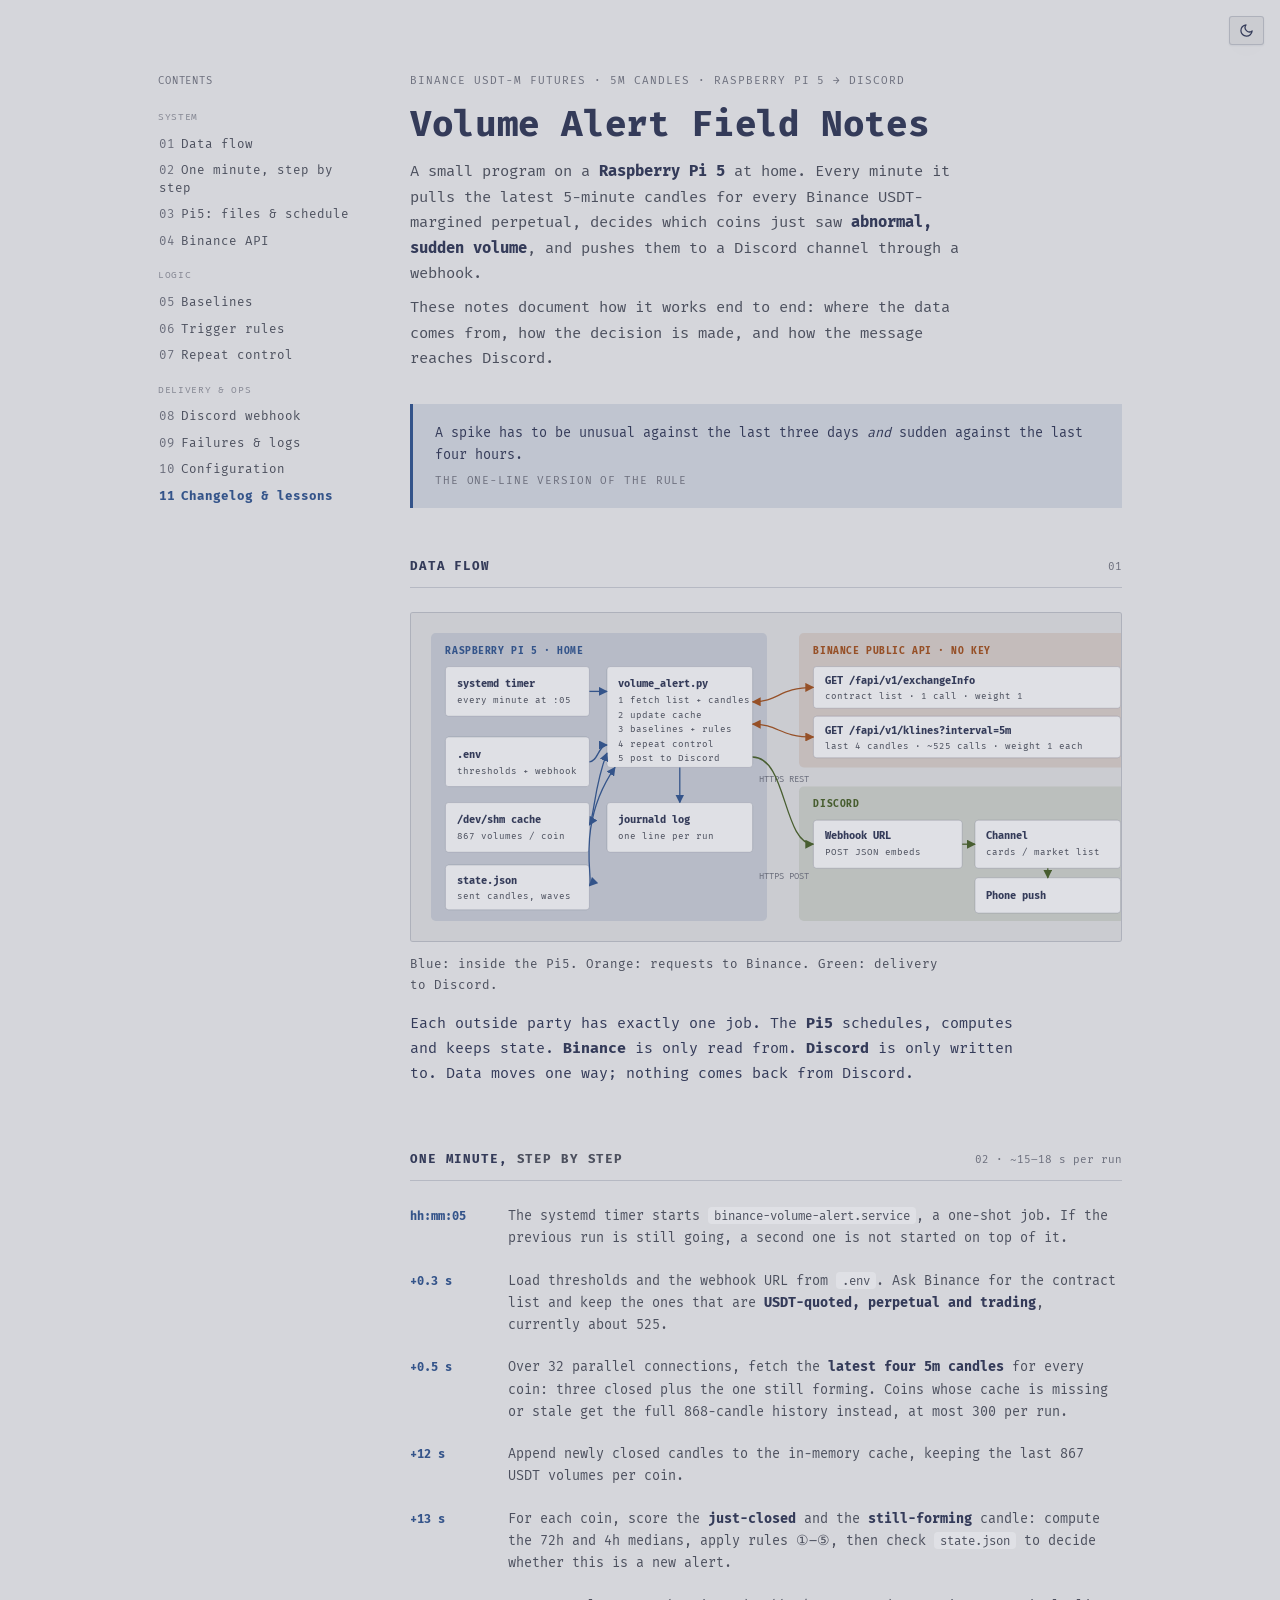
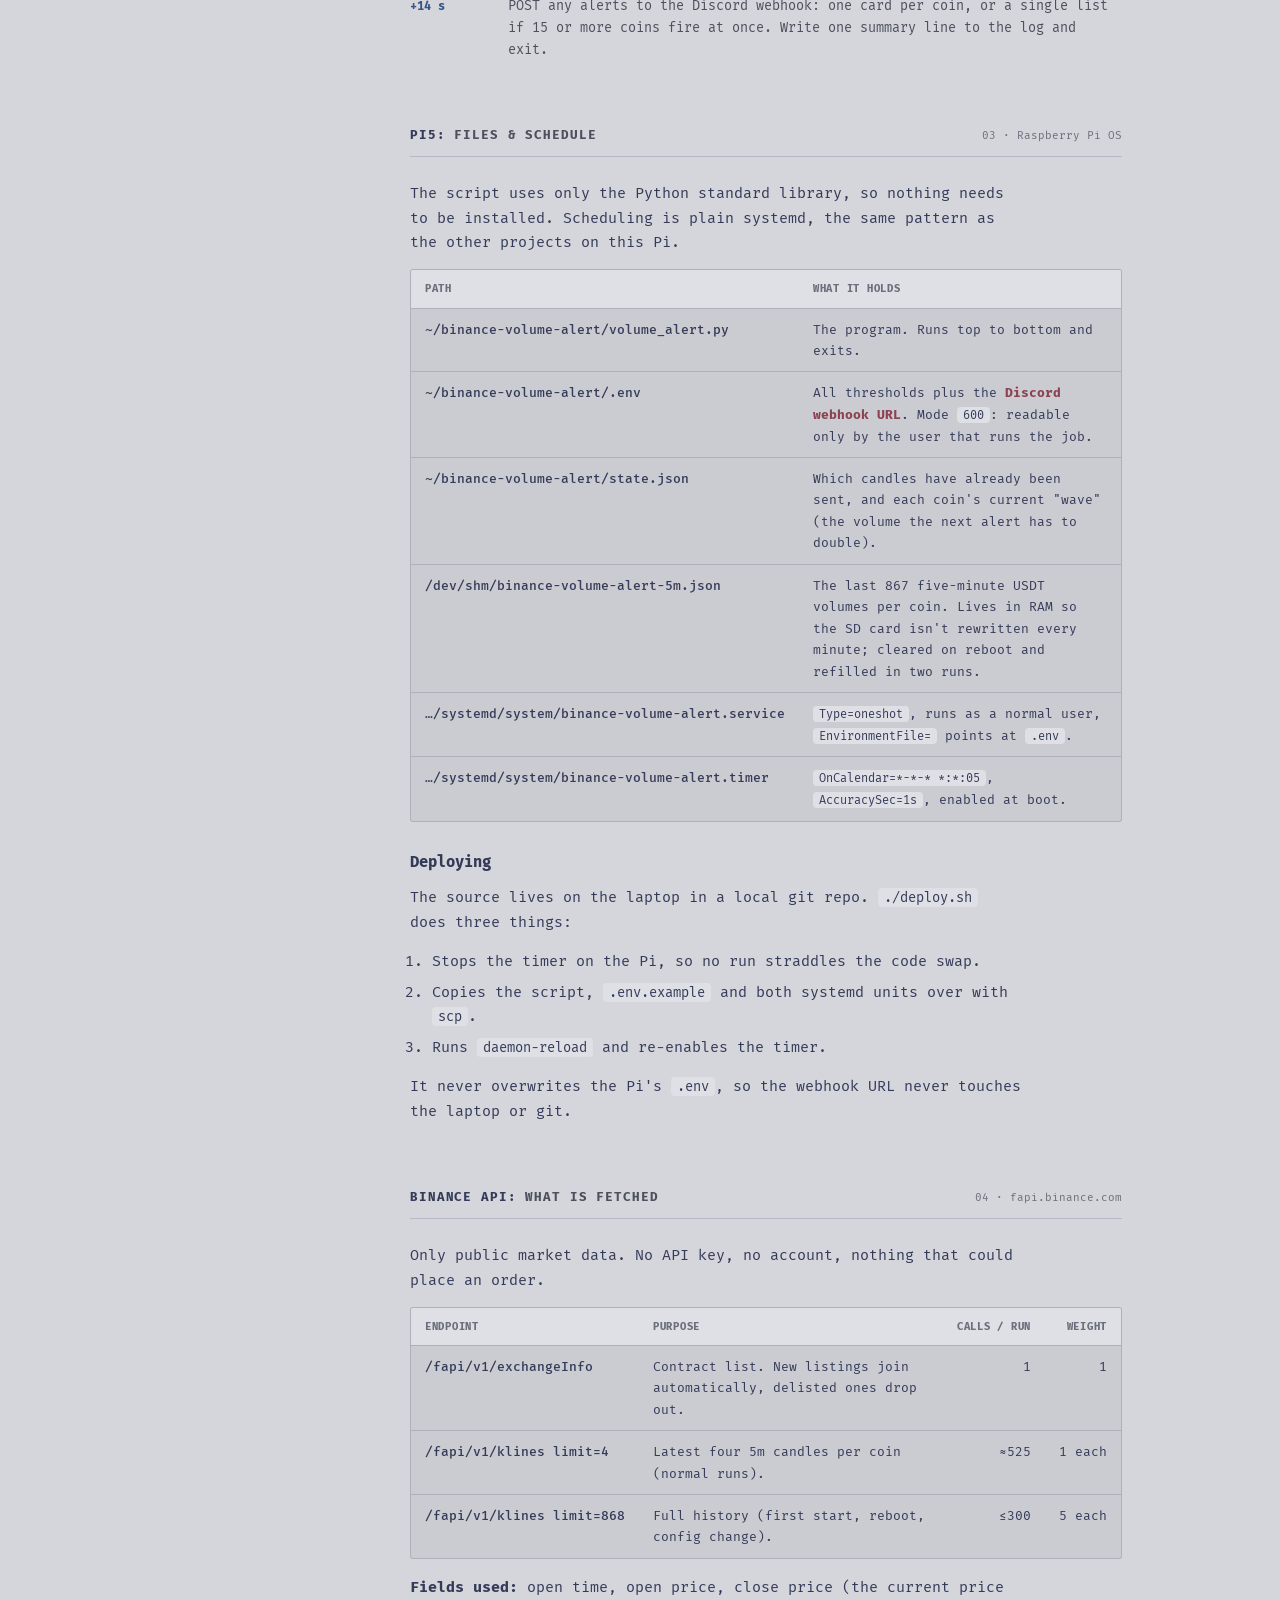
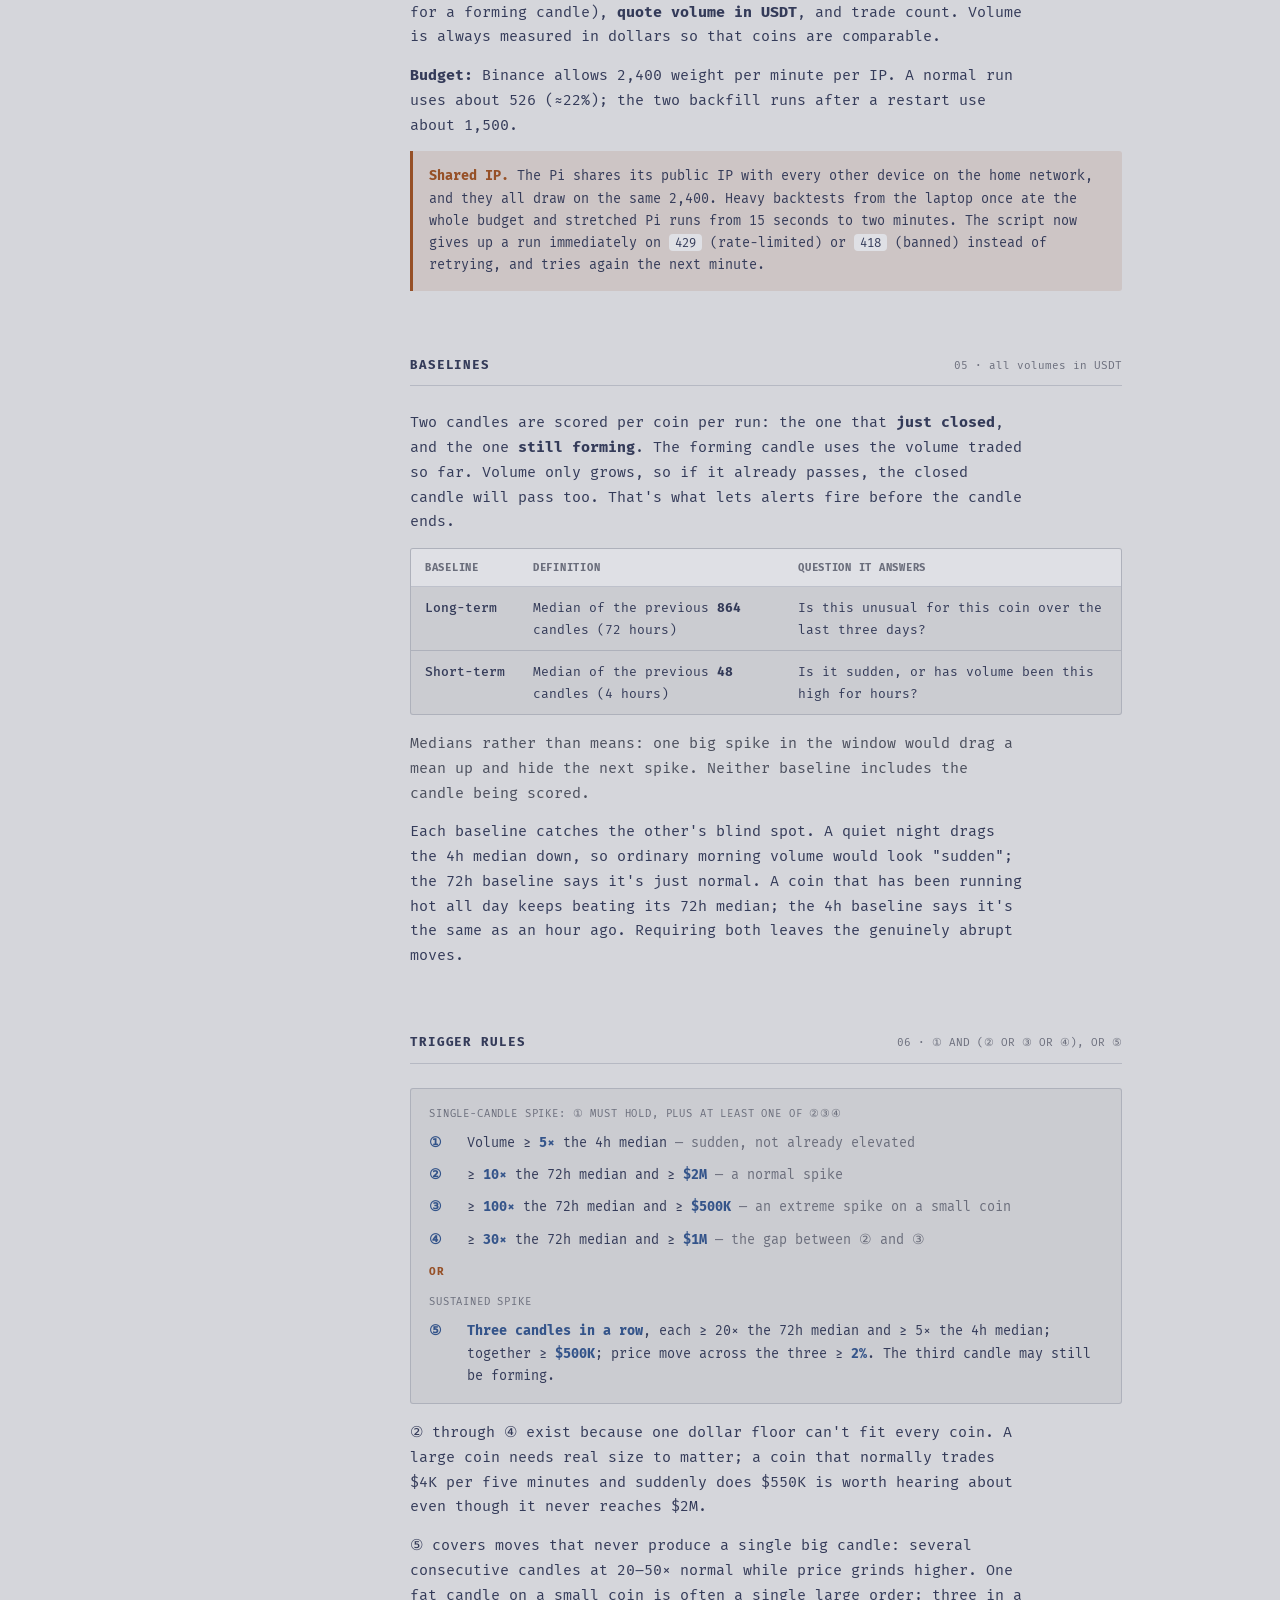
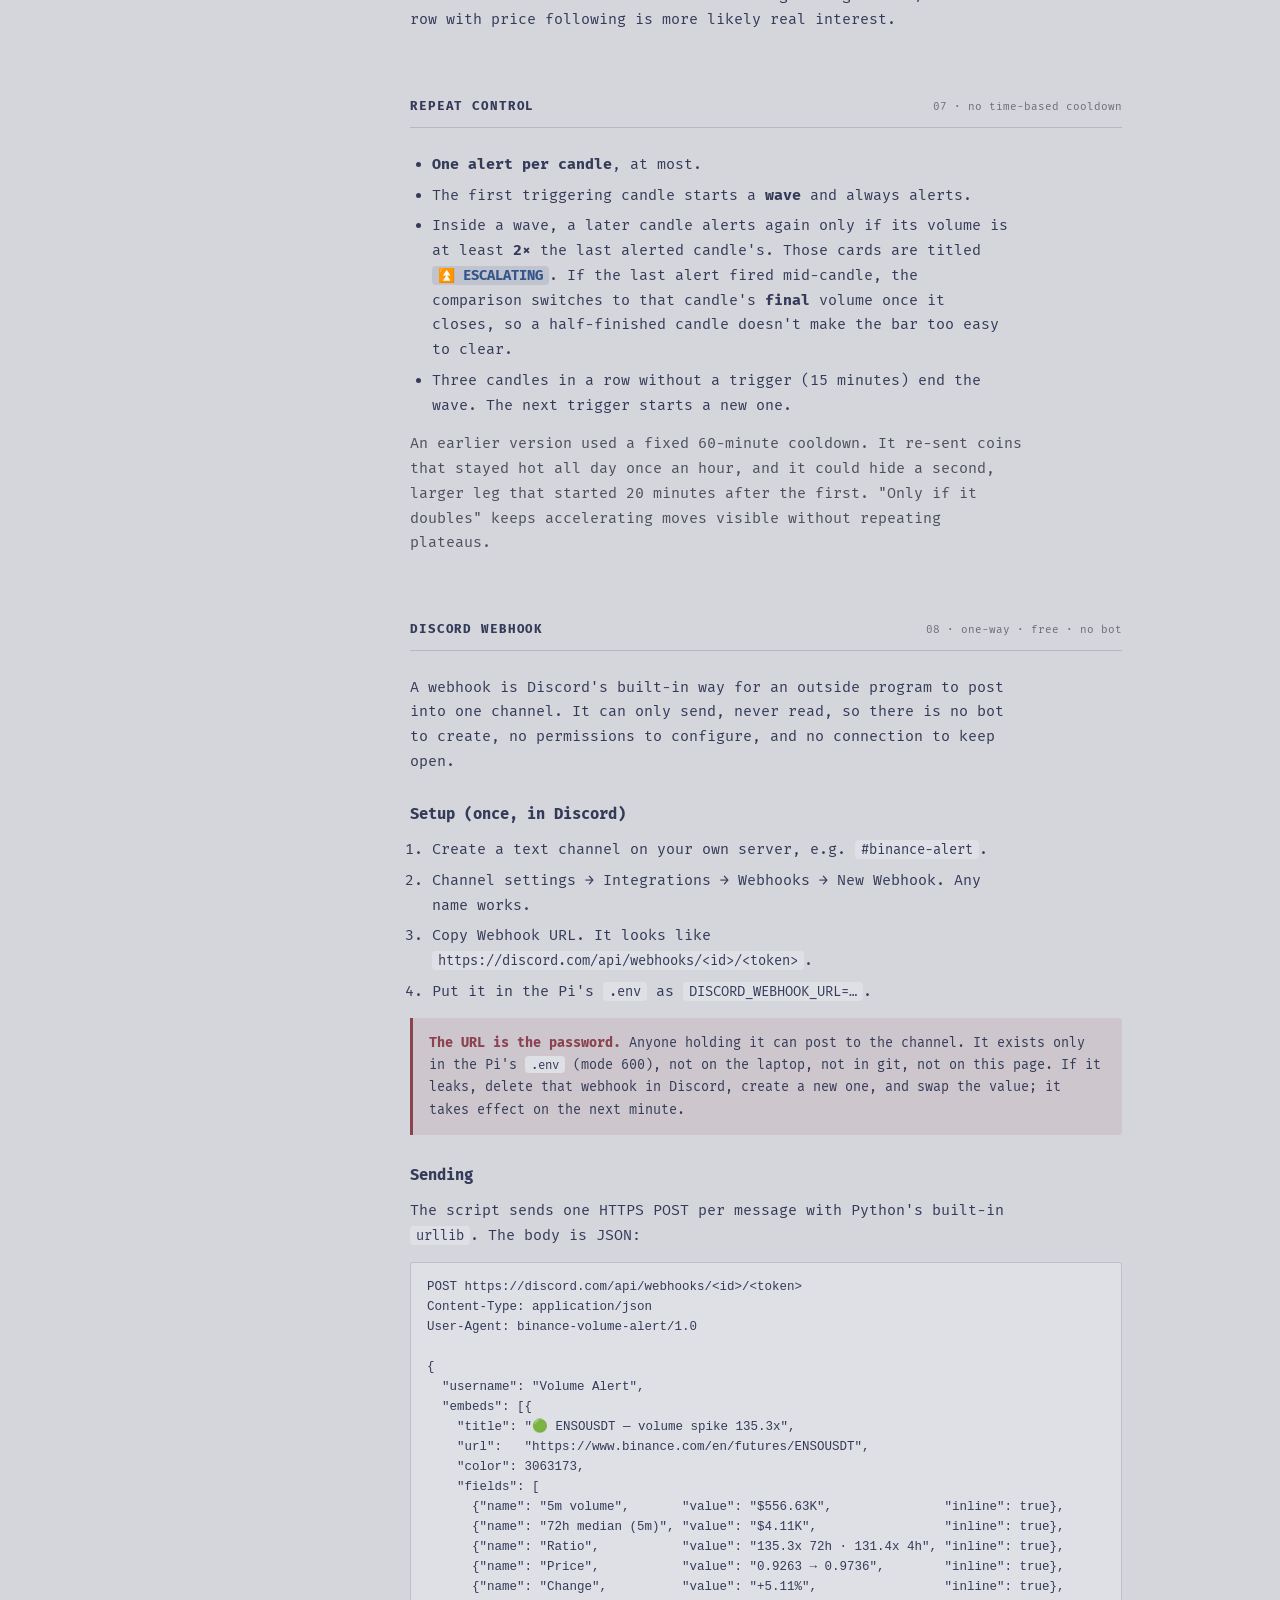
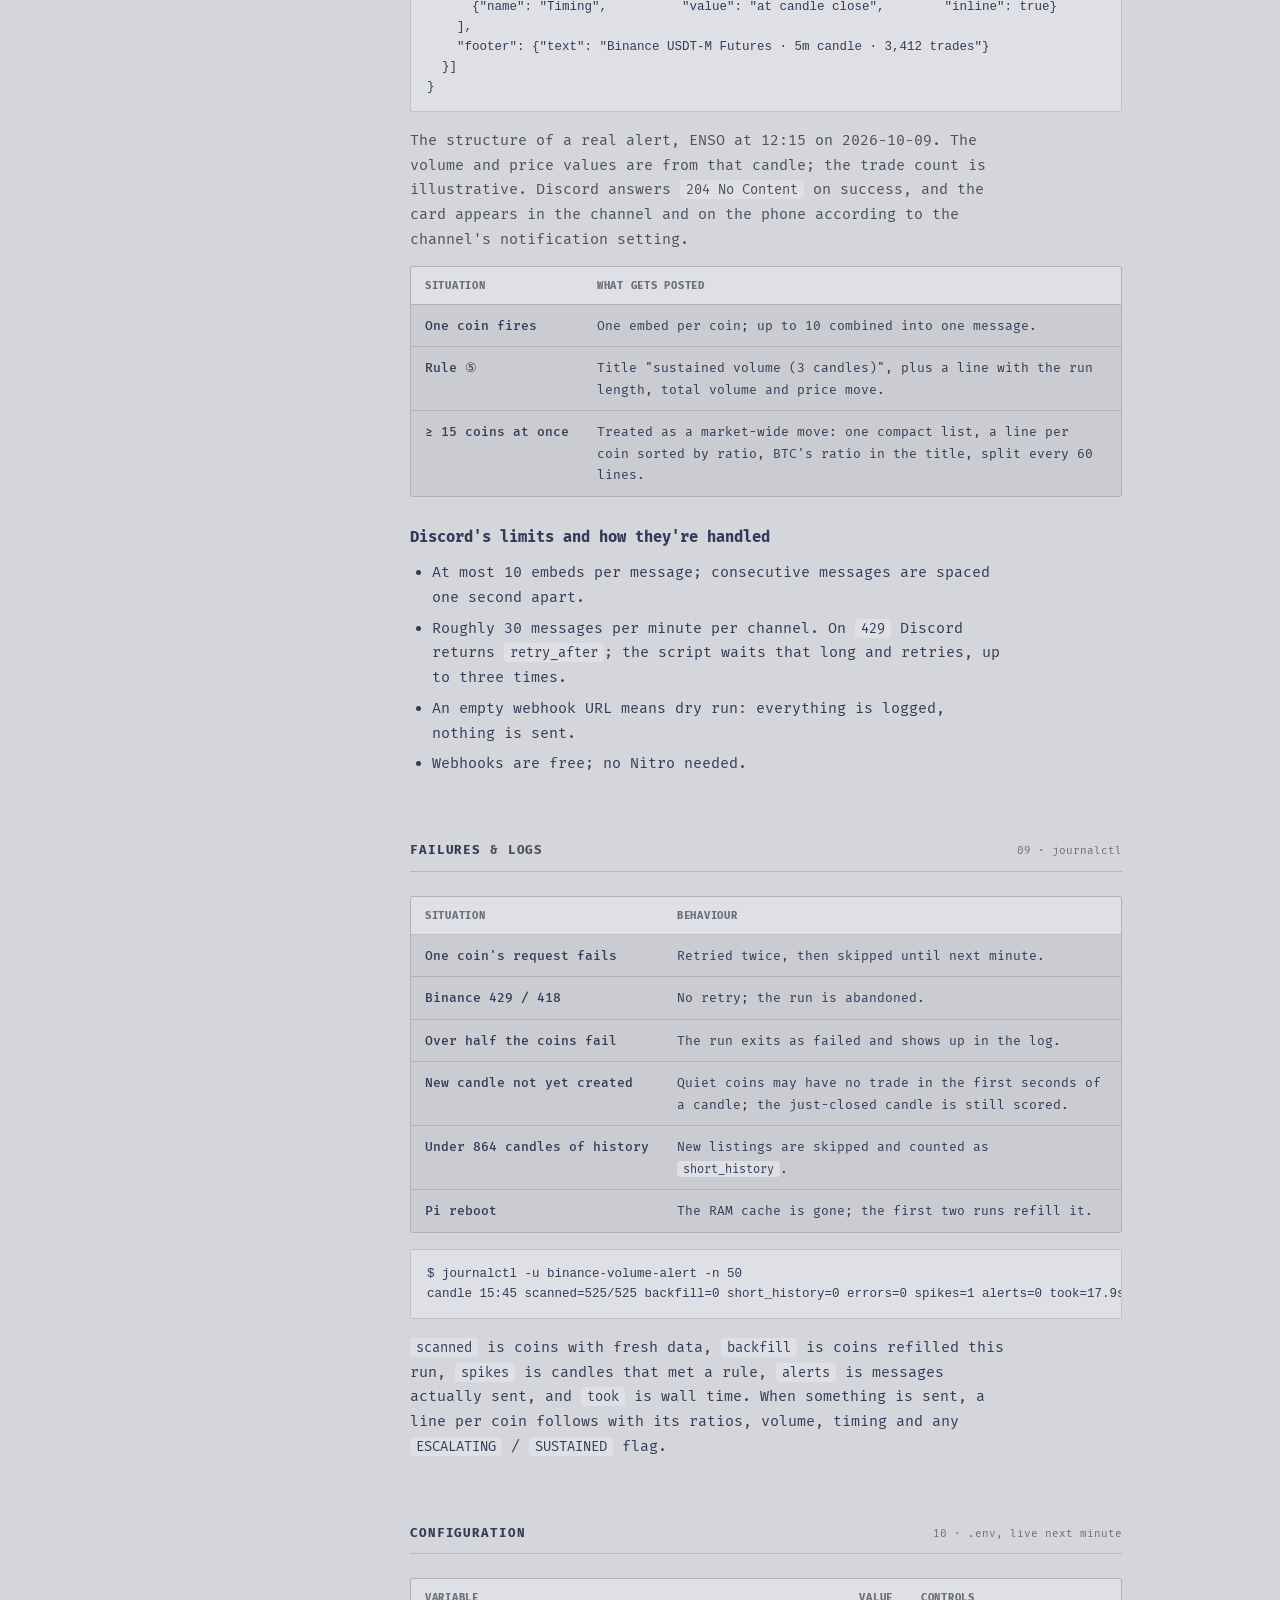
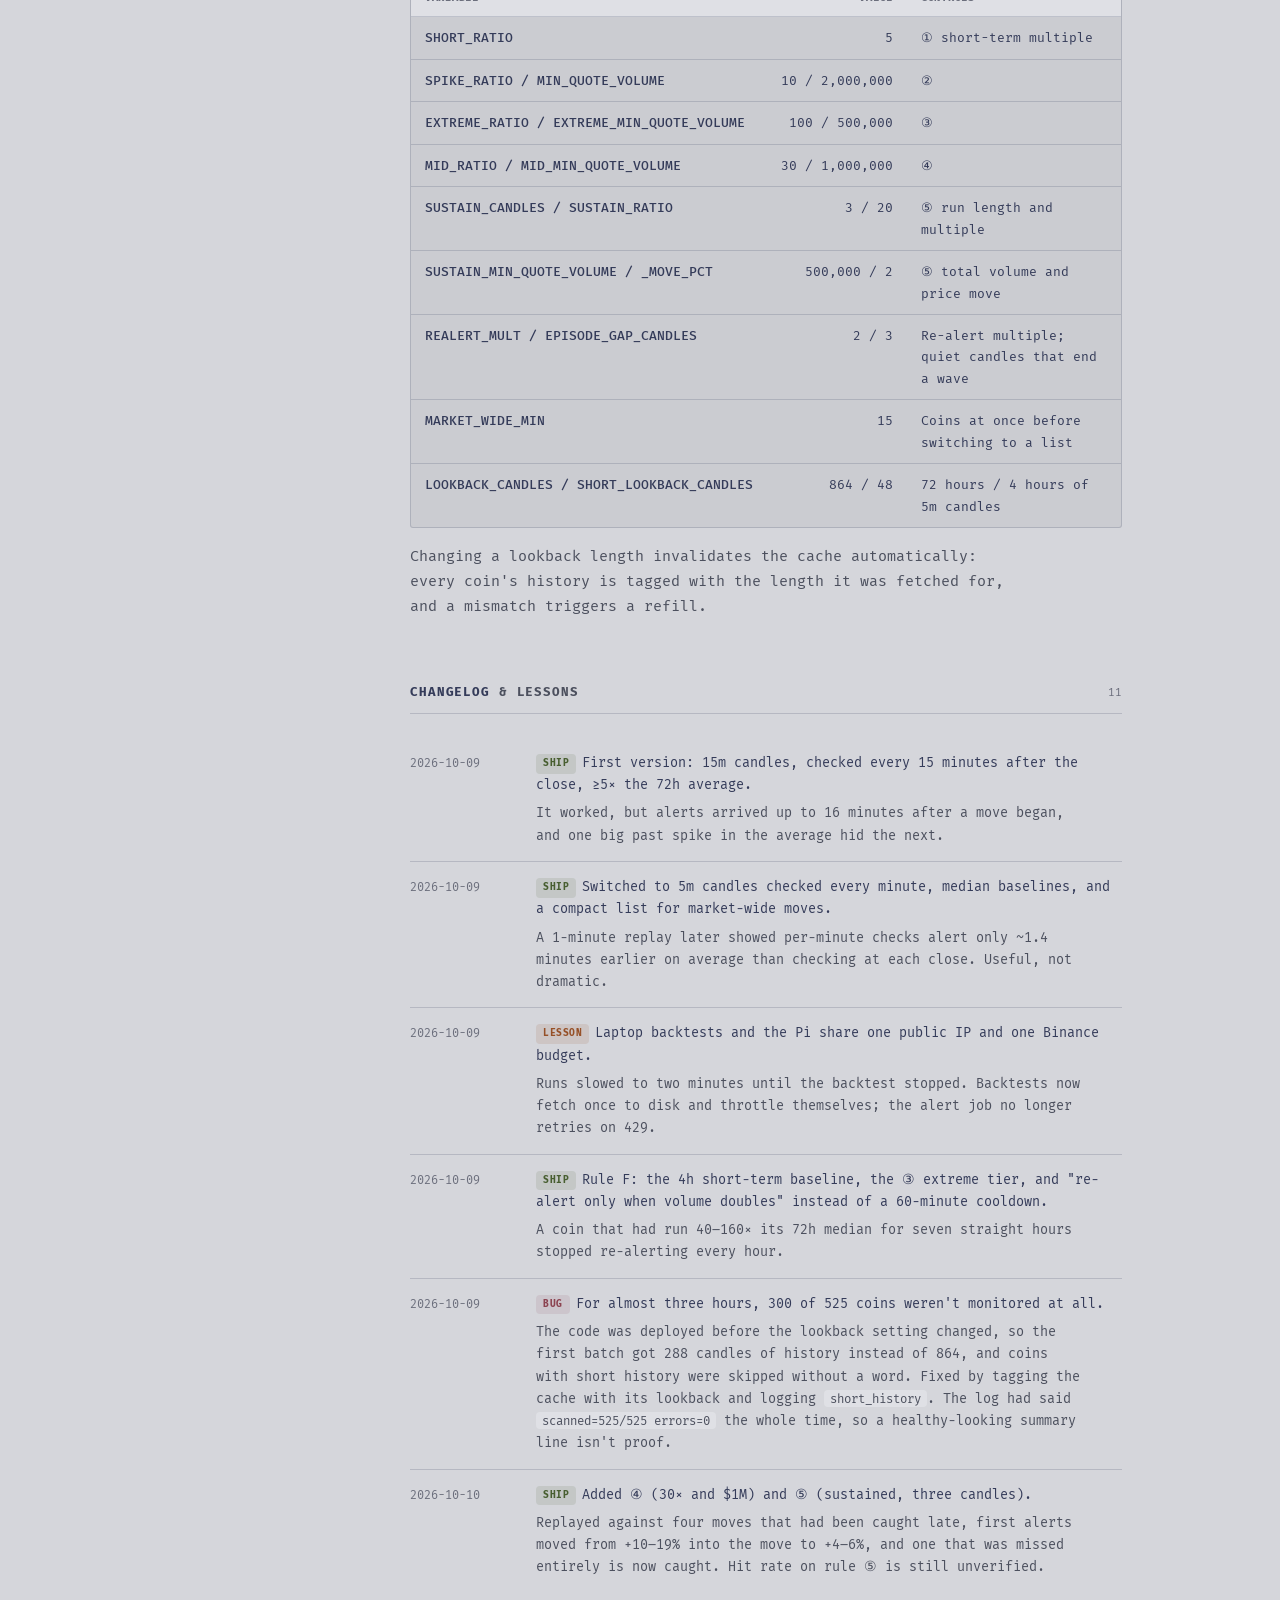
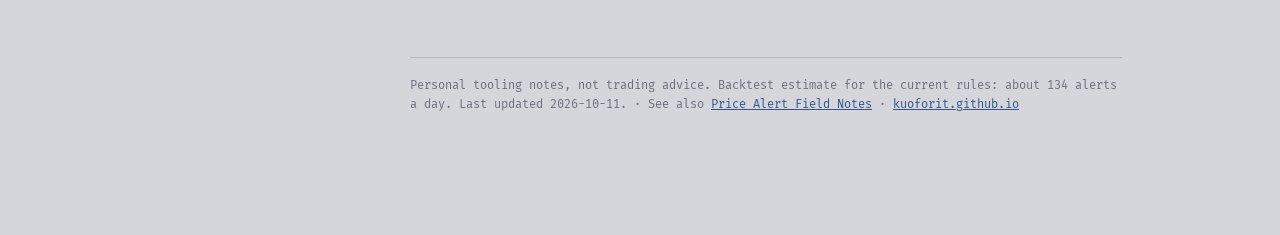
==== commit 0511d543: "Add Price Alert Field Notes as unlisted static page; cross-link from Volume Alert notes Co-Authored-" ====
--- a/static/volume-alert-notes/index.html
+++ b/static/volume-alert-notes/index.html
@@ -487,7 +487,7 @@
     <div class="log-entry"><div class="log-date">2026-10-10</div><div class="log-body"><span class="tag ship">ship</span>Added ④ (30× and $1M) and ⑤ (sustained, three candles).<p>Replayed against four moves that had been caught late, first alerts moved from +10–19% into the move to +4–6%, and one that was missed entirely is now caught. Hit rate on rule ⑤ is still unverified.</p></div></div>
   </section>
 
-  <footer>Personal tooling notes, not trading advice. Backtest estimate for the current rules: about 134 alerts a day. Last updated 2026-10-11. · <a href="/">kuoforit.github.io</a></footer>
+  <footer>Personal tooling notes, not trading advice. Backtest estimate for the current rules: about 134 alerts a day. Last updated 2026-10-11. · See also <a href="/price-alert-notes/">Price Alert Field Notes</a> · <a href="/">kuoforit.github.io</a></footer>
 </main>
 </div>
 
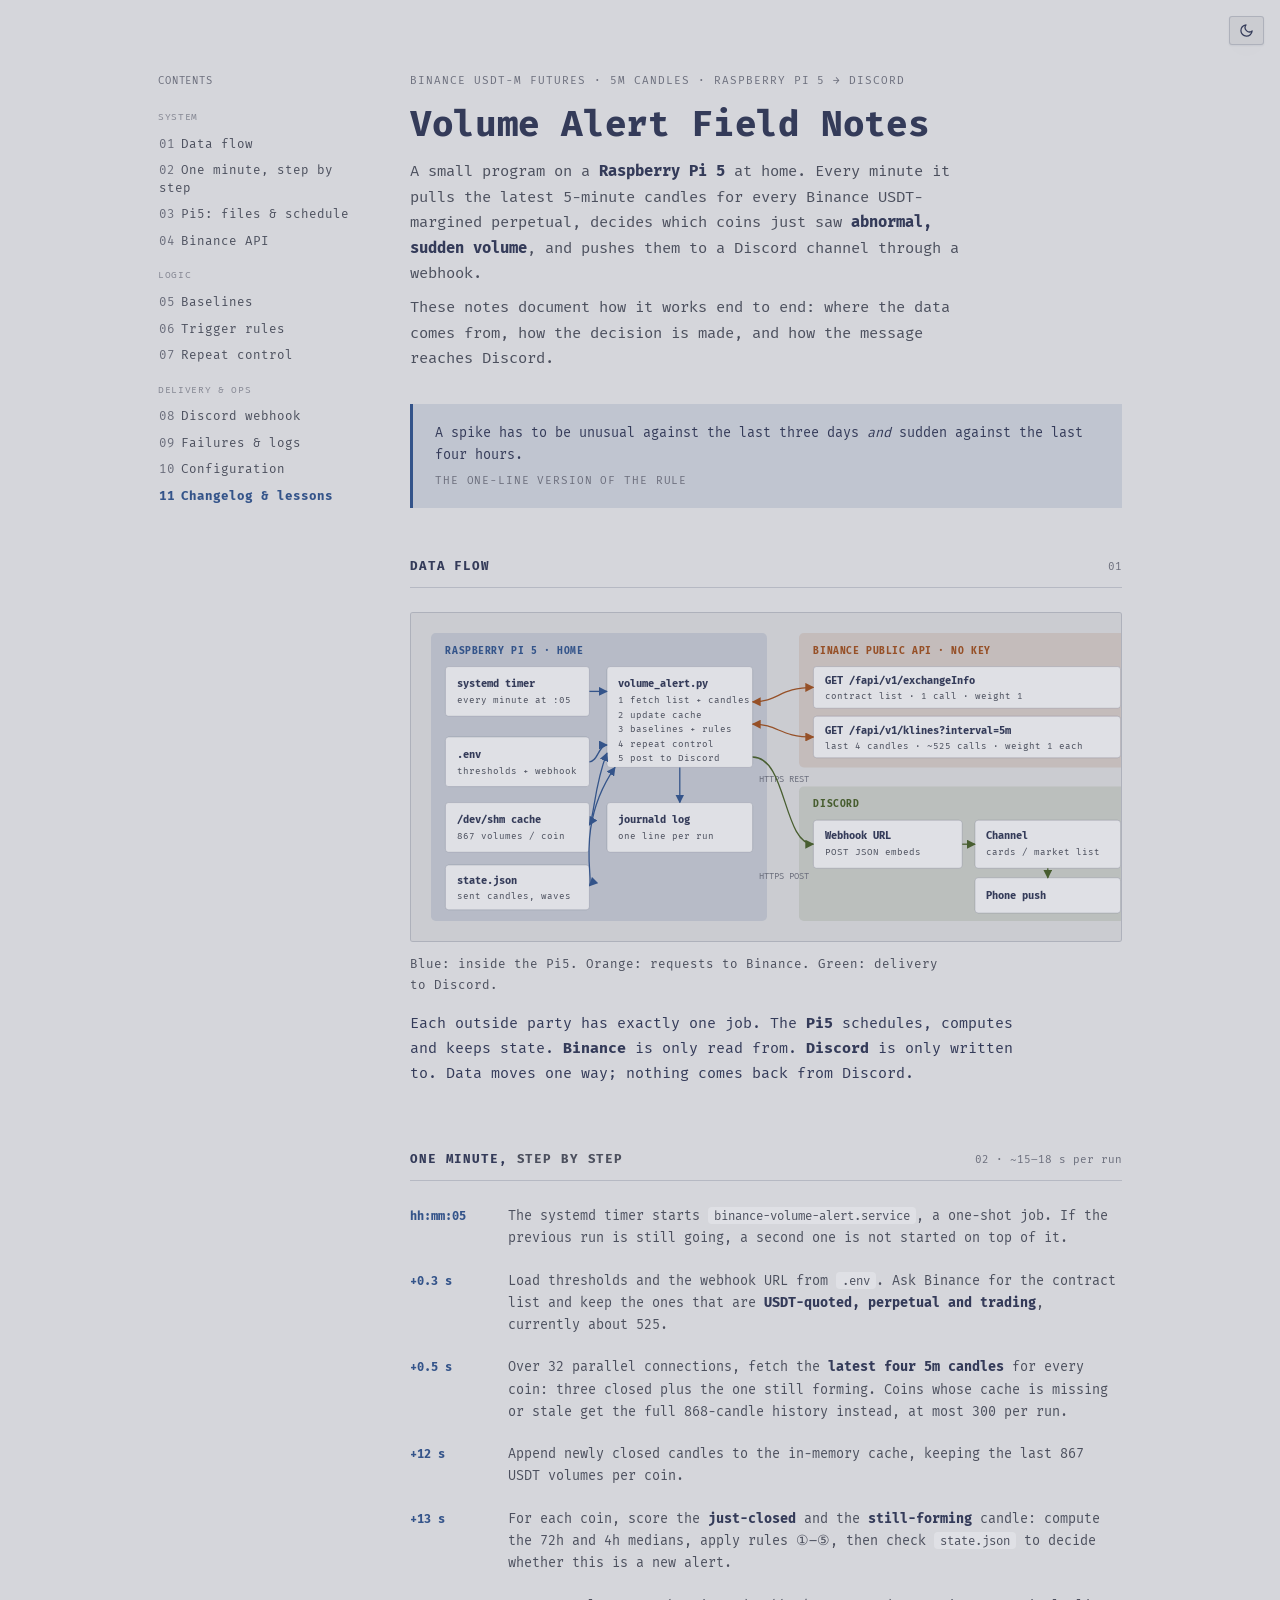
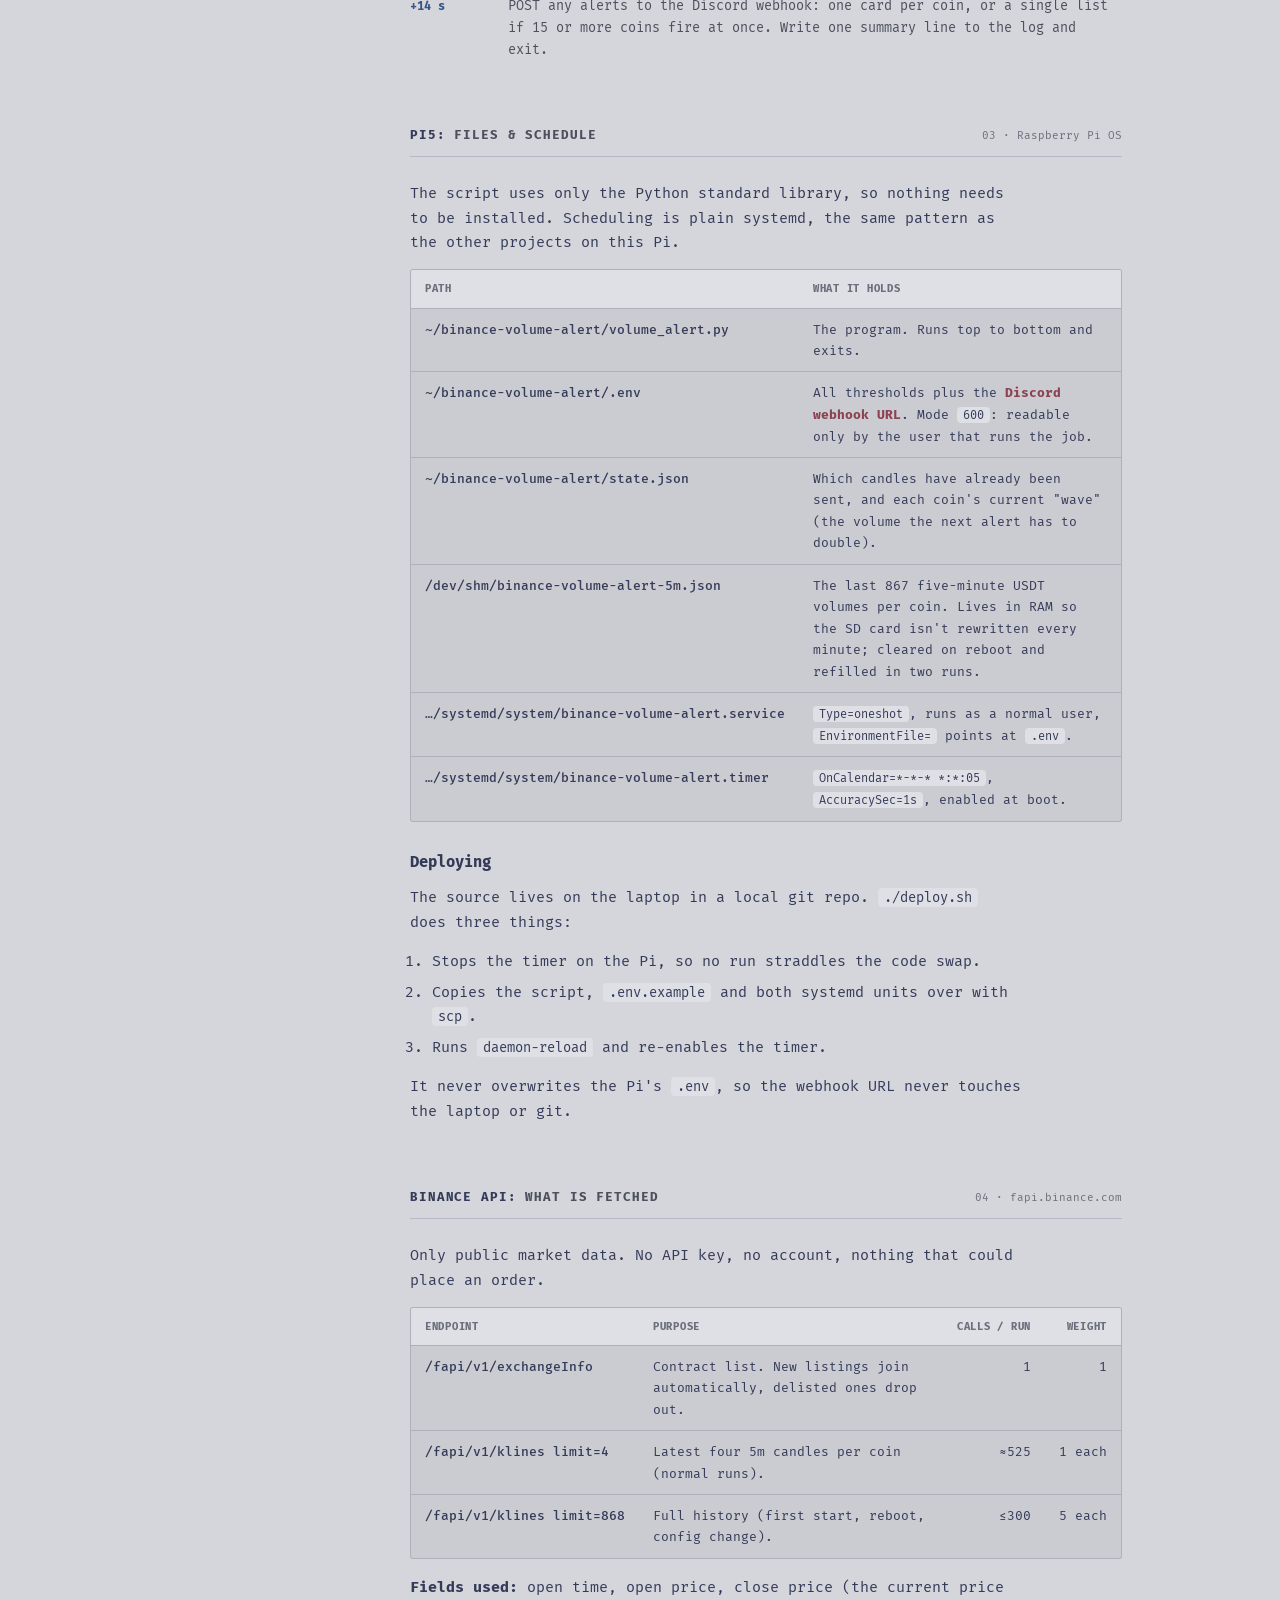
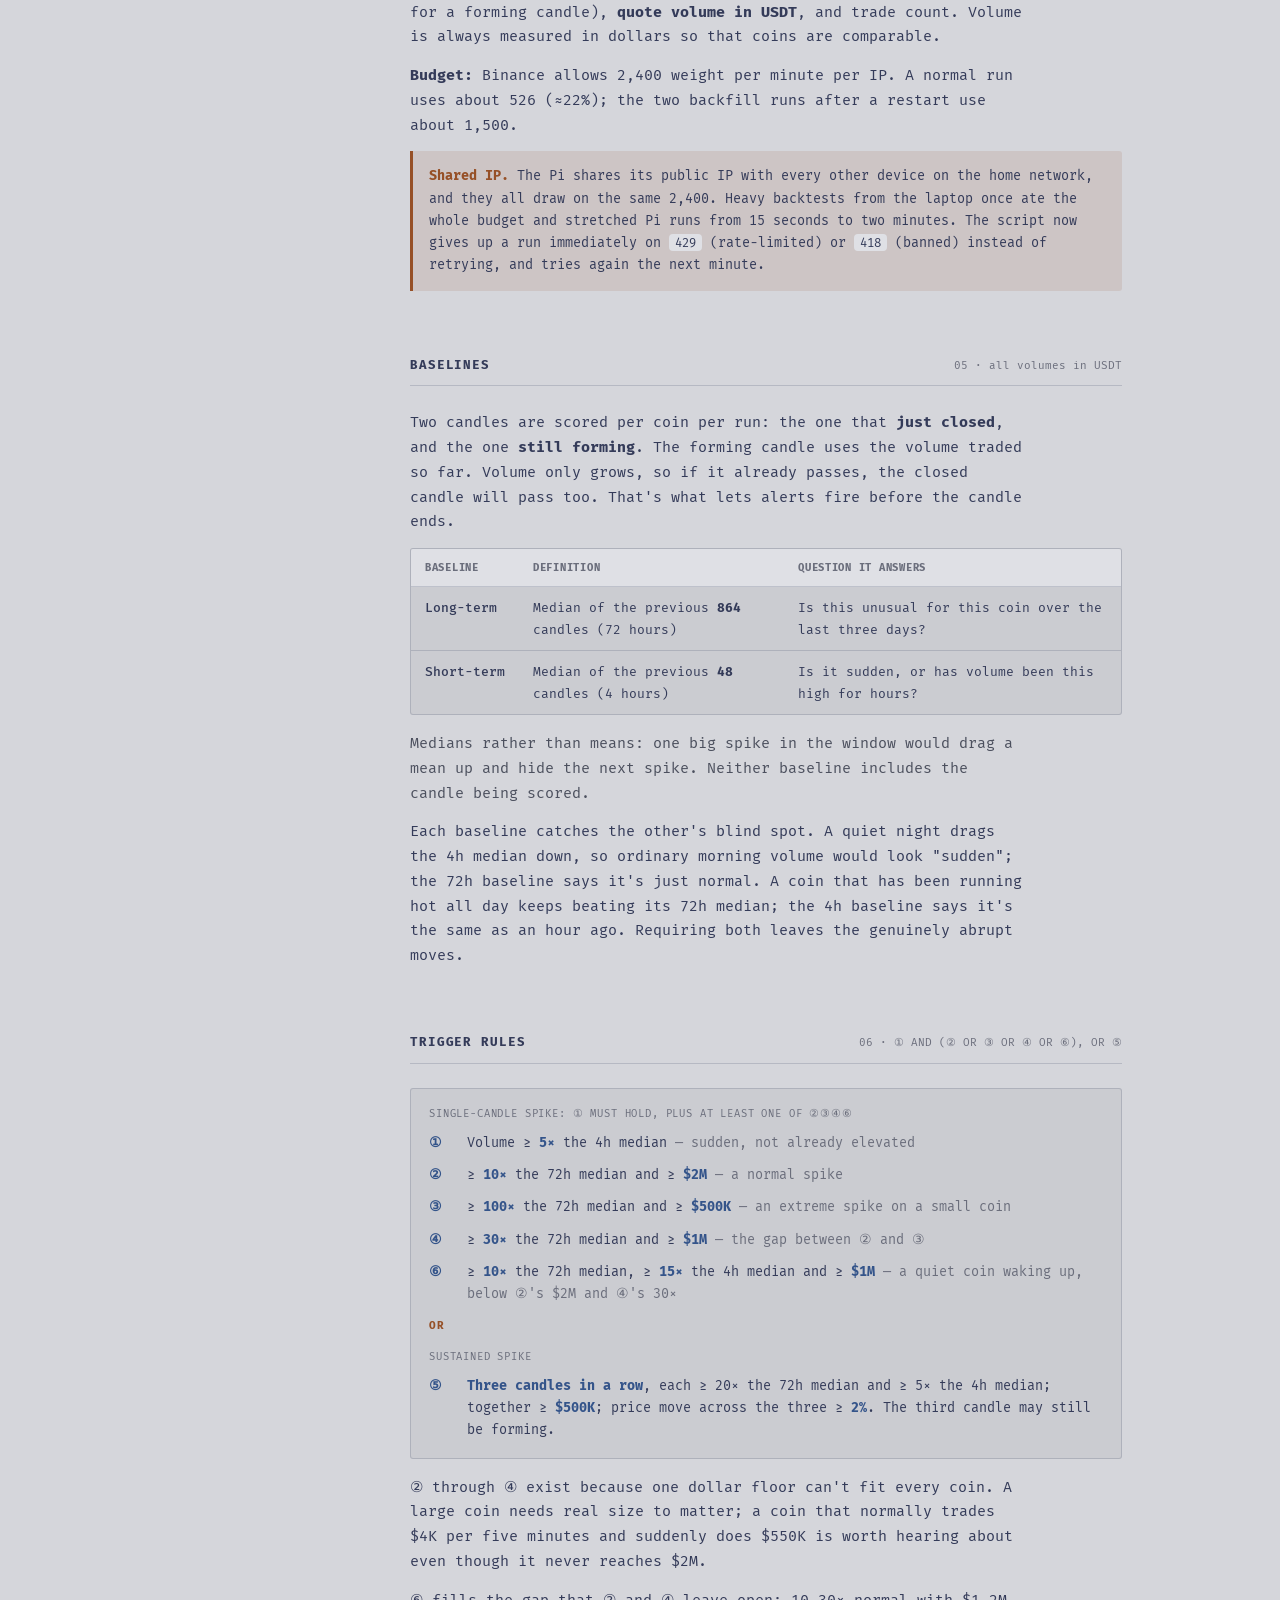
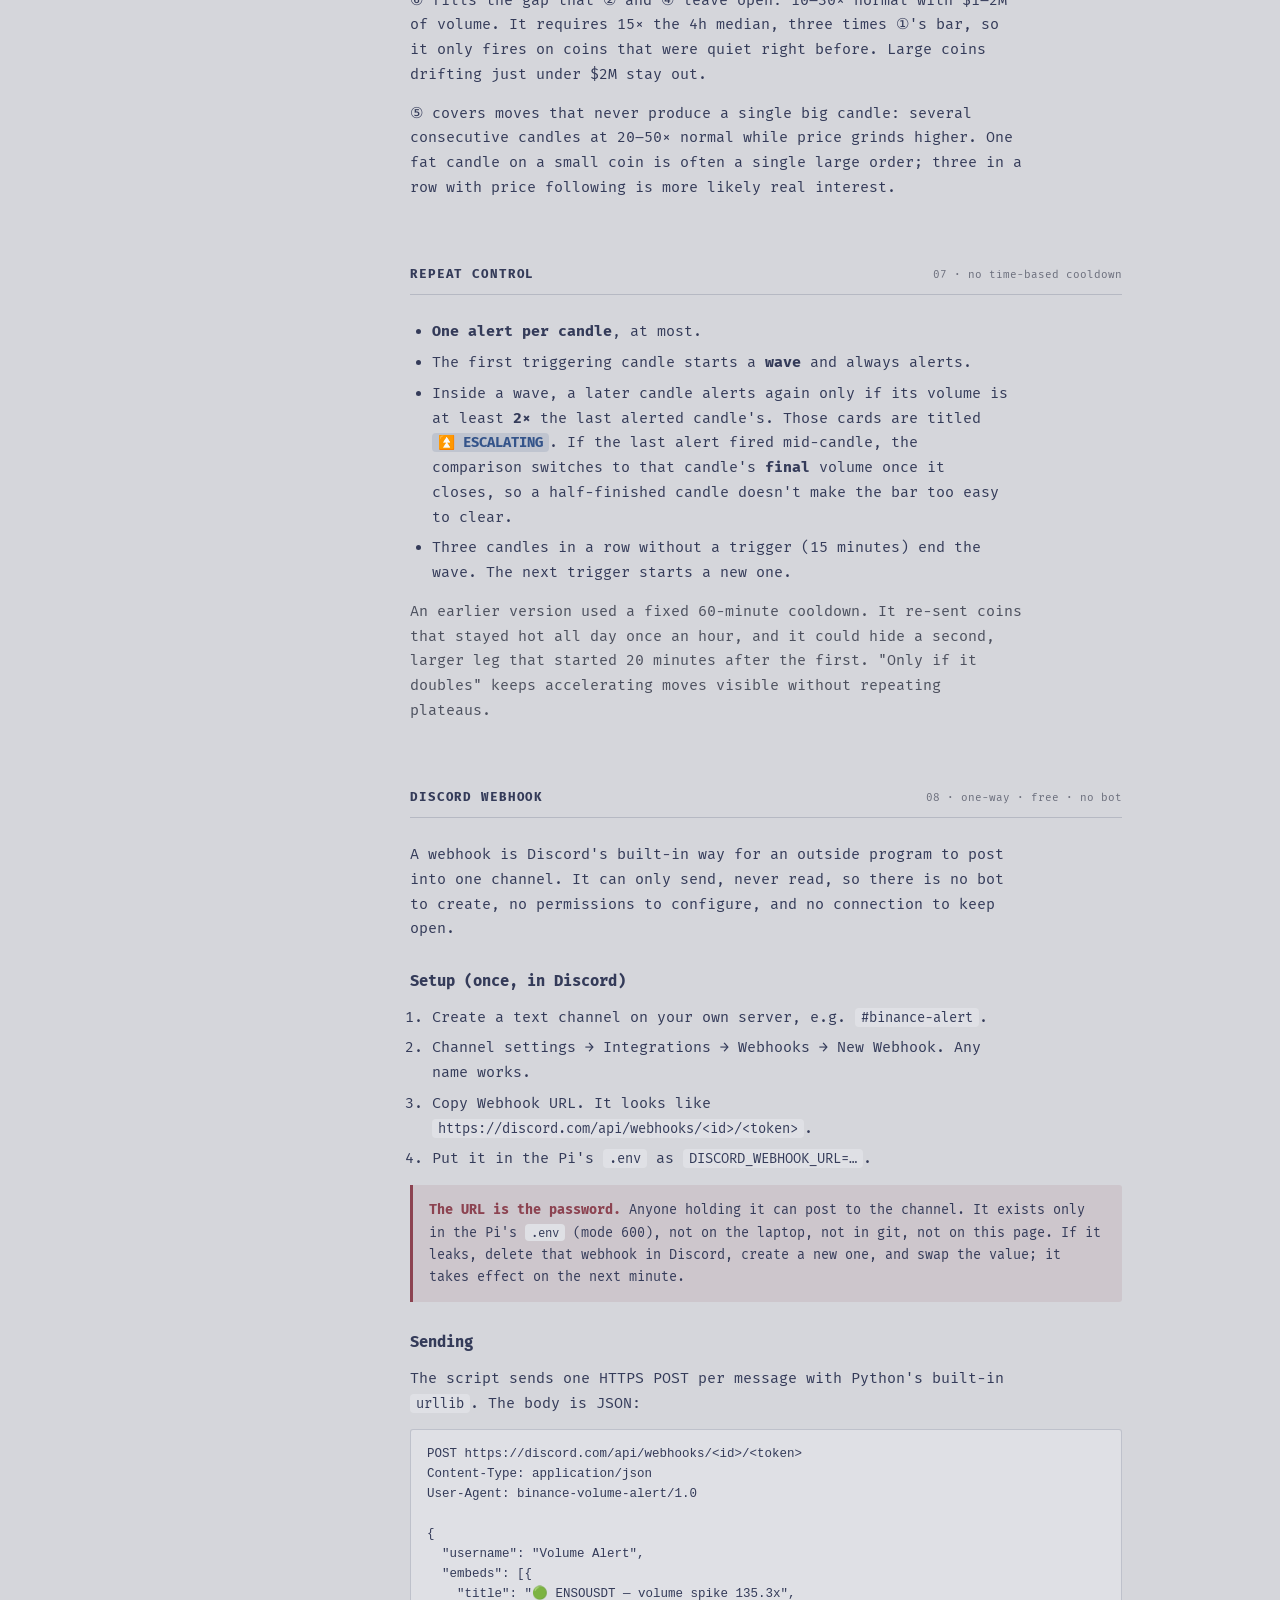
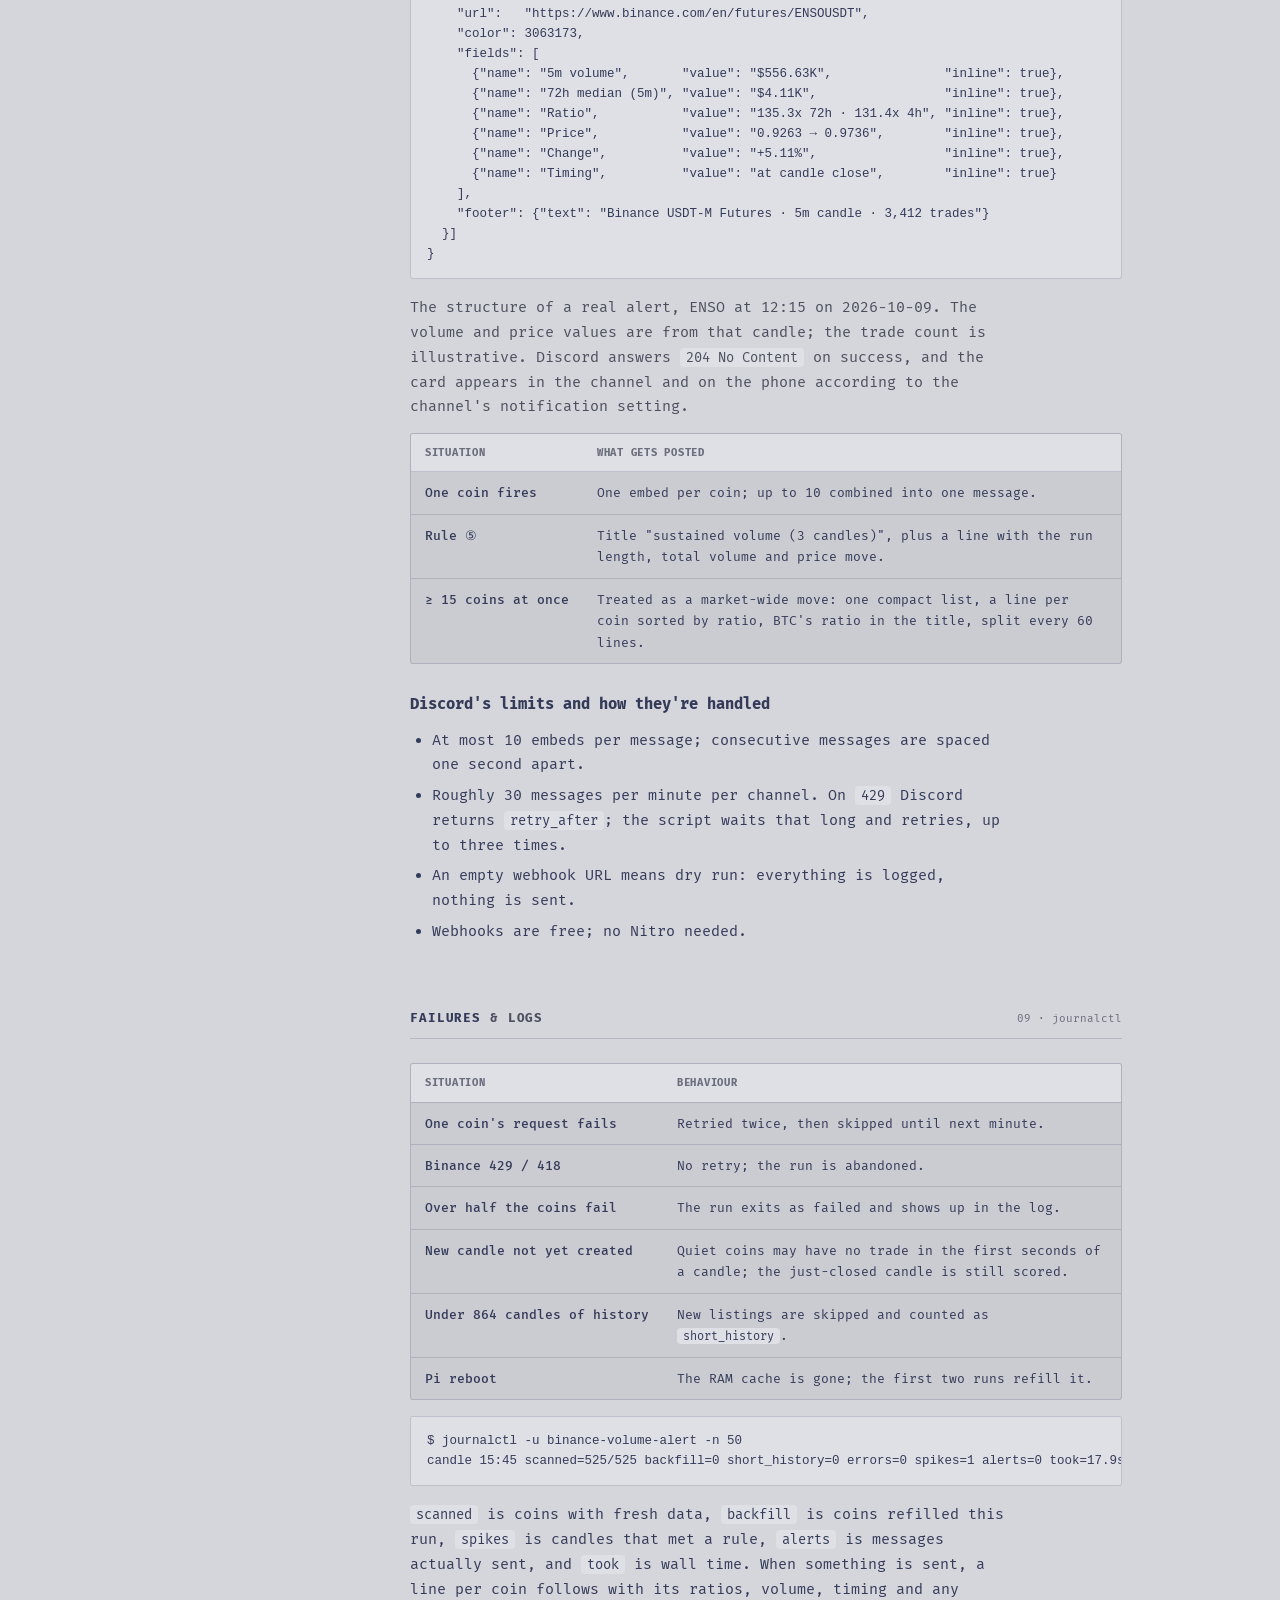
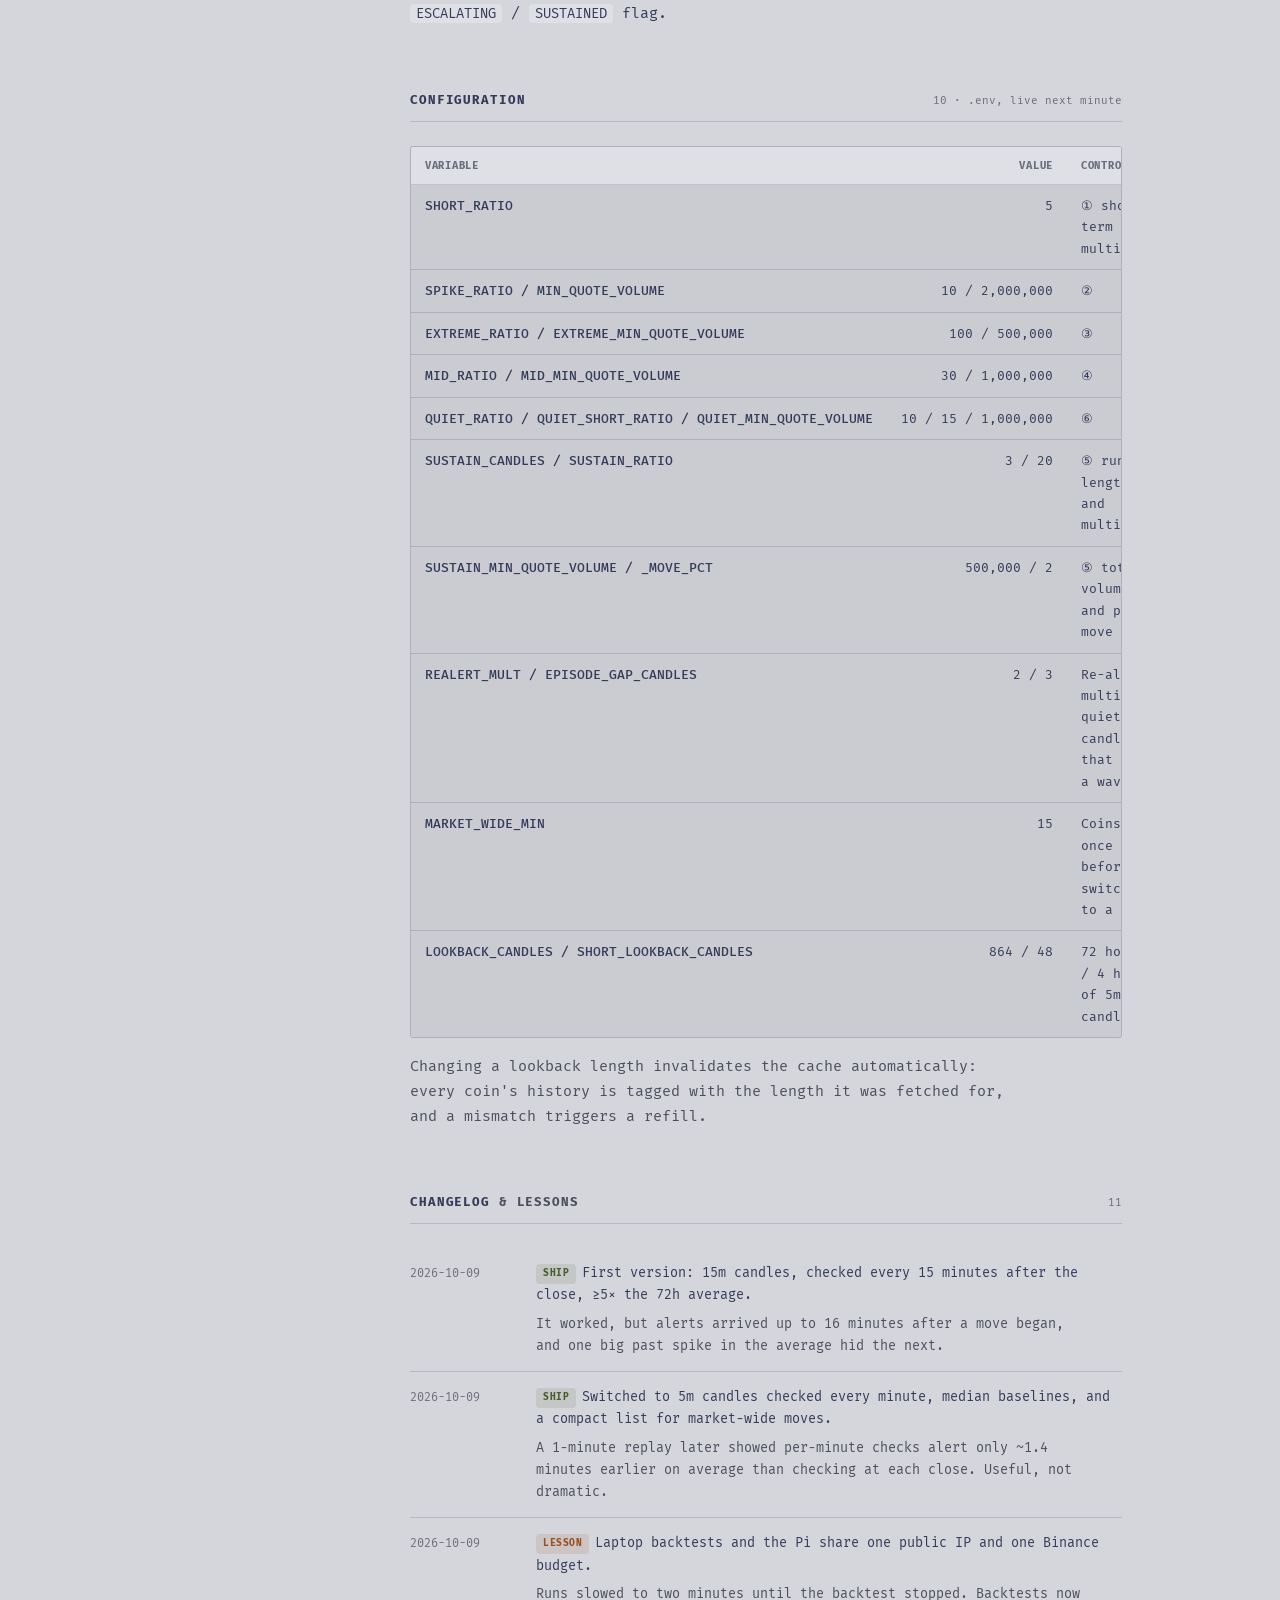
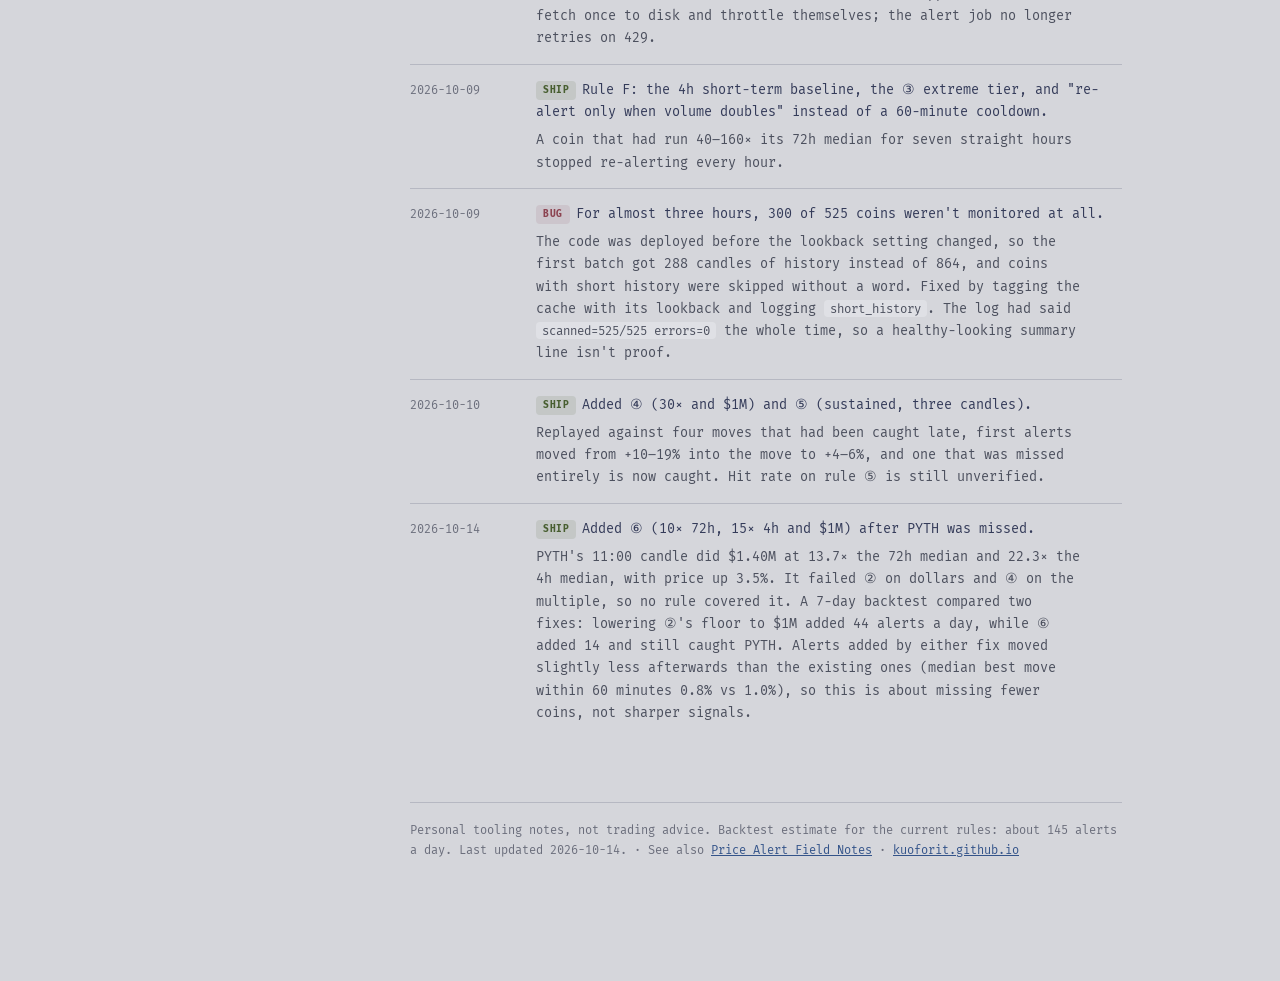
==== commit 9772f7cd: "volume-alert-notes: add rule ⑥ quiet breakout (2026-10-14) Co-Authored-By: Claude Opus 5.5 <noreply@" ====
--- a/static/volume-alert-notes/index.html
+++ b/static/volume-alert-notes/index.html
@@ -357,18 +357,20 @@
 
   <!-- 06 -->
   <section id="s06">
-    <div class="sec-head"><h2><b>Trigger rules</b></h2><span class="sec-num">06 · ① AND (② OR ③ OR ④), OR ⑤</span></div>
+    <div class="sec-head"><h2><b>Trigger rules</b></h2><span class="sec-num">06 · ① AND (② OR ③ OR ④ OR ⑥), OR ⑤</span></div>
     <div class="rule-box">
-      <div class="rule-group">Single-candle spike: ① must hold, plus at least one of ②③④</div>
+      <div class="rule-group">Single-candle spike: ① must hold, plus at least one of ②③④⑥</div>
       <div class="rule"><b>①</b><span>Volume ≥ <b>5×</b> the 4h median <span class="why">— sudden, not already elevated</span></span></div>
       <div class="rule"><b>②</b><span>≥ <b>10×</b> the 72h median and ≥ <b>$2M</b> <span class="why">— a normal spike</span></span></div>
       <div class="rule"><b>③</b><span>≥ <b>100×</b> the 72h median and ≥ <b>$500K</b> <span class="why">— an extreme spike on a small coin</span></span></div>
       <div class="rule"><b>④</b><span>≥ <b>30×</b> the 72h median and ≥ <b>$1M</b> <span class="why">— the gap between ② and ③</span></span></div>
+      <div class="rule"><b>⑥</b><span>≥ <b>10×</b> the 72h median, ≥ <b>15×</b> the 4h median and ≥ <b>$1M</b> <span class="why">— a quiet coin waking up, below ②'s $2M and ④'s 30×</span></span></div>
       <div class="rule-or">or</div>
       <div class="rule-group">Sustained spike</div>
       <div class="rule"><b>⑤</b><span><b>Three candles in a row</b>, each ≥ 20× the 72h median and ≥ 5× the 4h median; together ≥ <b>$500K</b>; price move across the three ≥ <b>2%</b>. The third candle may still be forming.</span></div>
     </div>
     <p>② through ④ exist because one dollar floor can't fit every coin. A large coin needs real size to matter; a coin that normally trades $4K per five minutes and suddenly does $550K is worth hearing about even though it never reaches $2M.</p>
+    <p>⑥ fills the gap that ② and ④ leave open: 10–30× normal with $1–2M of volume. It requires 15× the 4h median, three times ①'s bar, so it only fires on coins that were quiet right before. Large coins drifting just under $2M stay out.</p>
     <p>⑤ covers moves that never produce a single big candle: several consecutive candles at 20–50× normal while price grinds higher. One fat candle on a small coin is often a single large order; three in a row with price following is more likely real interest.</p>
   </section>
 
@@ -466,6 +468,7 @@
         <tr><td class="k">SPIKE_RATIO / MIN_QUOTE_VOLUME</td><td class="n">10 / 2,000,000</td><td>②</td></tr>
         <tr><td class="k">EXTREME_RATIO / EXTREME_MIN_QUOTE_VOLUME</td><td class="n">100 / 500,000</td><td>③</td></tr>
         <tr><td class="k">MID_RATIO / MID_MIN_QUOTE_VOLUME</td><td class="n">30 / 1,000,000</td><td>④</td></tr>
+        <tr><td class="k">QUIET_RATIO / QUIET_SHORT_RATIO / QUIET_MIN_QUOTE_VOLUME</td><td class="n">10 / 15 / 1,000,000</td><td>⑥</td></tr>
         <tr><td class="k">SUSTAIN_CANDLES / SUSTAIN_RATIO</td><td class="n">3 / 20</td><td>⑤ run length and multiple</td></tr>
         <tr><td class="k">SUSTAIN_MIN_QUOTE_VOLUME / _MOVE_PCT</td><td class="n">500,000 / 2</td><td>⑤ total volume and price move</td></tr>
         <tr><td class="k">REALERT_MULT / EPISODE_GAP_CANDLES</td><td class="n">2 / 3</td><td>Re-alert multiple; quiet candles that end a wave</td></tr>
@@ -485,9 +488,10 @@
     <div class="log-entry"><div class="log-date">2026-10-09</div><div class="log-body"><span class="tag ship">ship</span>Rule F: the 4h short-term baseline, the ③ extreme tier, and "re-alert only when volume doubles" instead of a 60-minute cooldown.<p>A coin that had run 40–160× its 72h median for seven straight hours stopped re-alerting every hour.</p></div></div>
     <div class="log-entry"><div class="log-date">2026-10-09</div><div class="log-body"><span class="tag bug">bug</span>For almost three hours, 300 of 525 coins weren't monitored at all.<p>The code was deployed before the lookback setting changed, so the first batch got 288 candles of history instead of 864, and coins with short history were skipped without a word. Fixed by tagging the cache with its lookback and logging <code>short_history</code>. The log had said <code>scanned=525/525 errors=0</code> the whole time, so a healthy-looking summary line isn't proof.</p></div></div>
     <div class="log-entry"><div class="log-date">2026-10-10</div><div class="log-body"><span class="tag ship">ship</span>Added ④ (30× and $1M) and ⑤ (sustained, three candles).<p>Replayed against four moves that had been caught late, first alerts moved from +10–19% into the move to +4–6%, and one that was missed entirely is now caught. Hit rate on rule ⑤ is still unverified.</p></div></div>
-  </section>
-
-  <footer>Personal tooling notes, not trading advice. Backtest estimate for the current rules: about 134 alerts a day. Last updated 2026-10-11. · See also <a href="/price-alert-notes/">Price Alert Field Notes</a> · <a href="/">kuoforit.github.io</a></footer>
+    <div class="log-entry"><div class="log-date">2026-10-14</div><div class="log-body"><span class="tag ship">ship</span>Added ⑥ (10× 72h, 15× 4h and $1M) after PYTH was missed.<p>PYTH's 11:00 candle did $1.40M at 13.7× the 72h median and 22.3× the 4h median, with price up 3.5%. It failed ② on dollars and ④ on the multiple, so no rule covered it. A 7-day backtest compared two fixes: lowering ②'s floor to $1M added 44 alerts a day, while ⑥ added 14 and still caught PYTH. Alerts added by either fix moved slightly less afterwards than the existing ones (median best move within 60 minutes 0.8% vs 1.0%), so this is about missing fewer coins, not sharper signals.</p></div></div>
+  </section>
+
+  <footer>Personal tooling notes, not trading advice. Backtest estimate for the current rules: about 145 alerts a day. Last updated 2026-10-14. · See also <a href="/price-alert-notes/">Price Alert Field Notes</a> · <a href="/">kuoforit.github.io</a></footer>
 </main>
 </div>
 
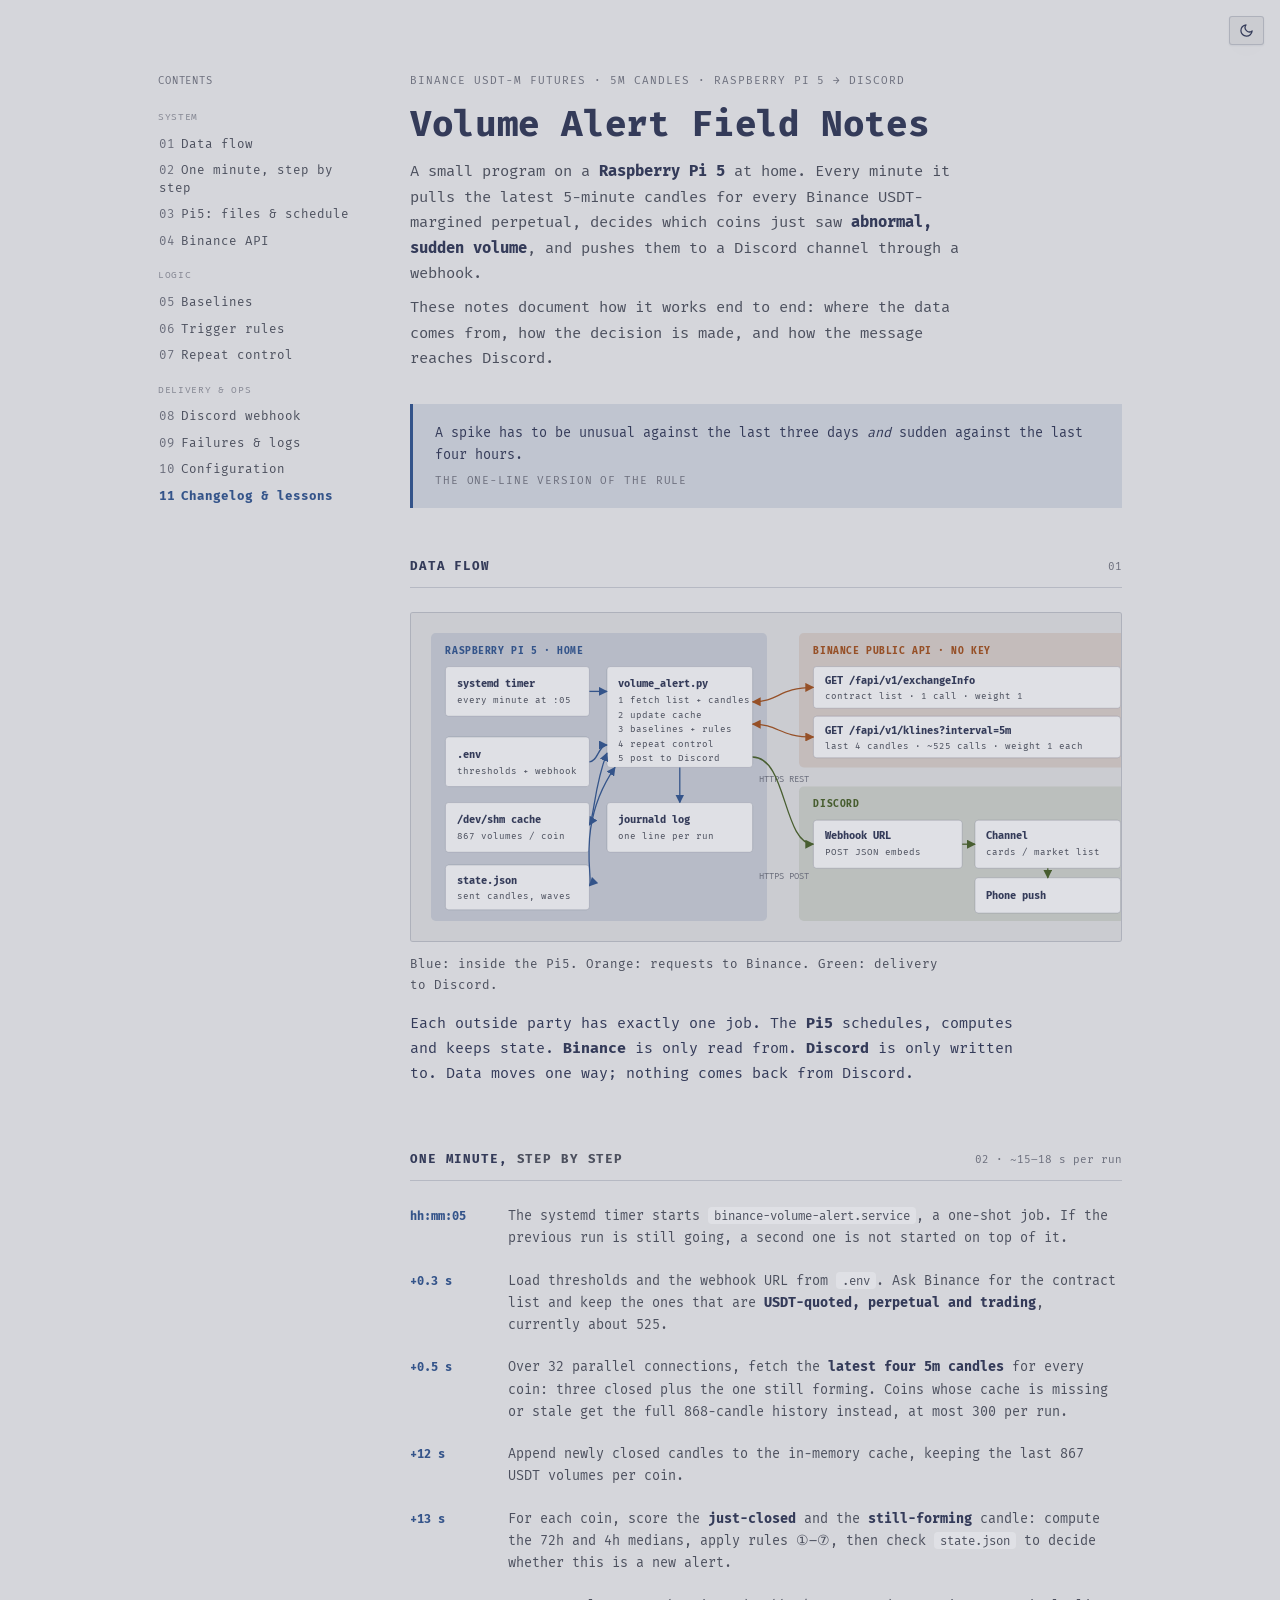
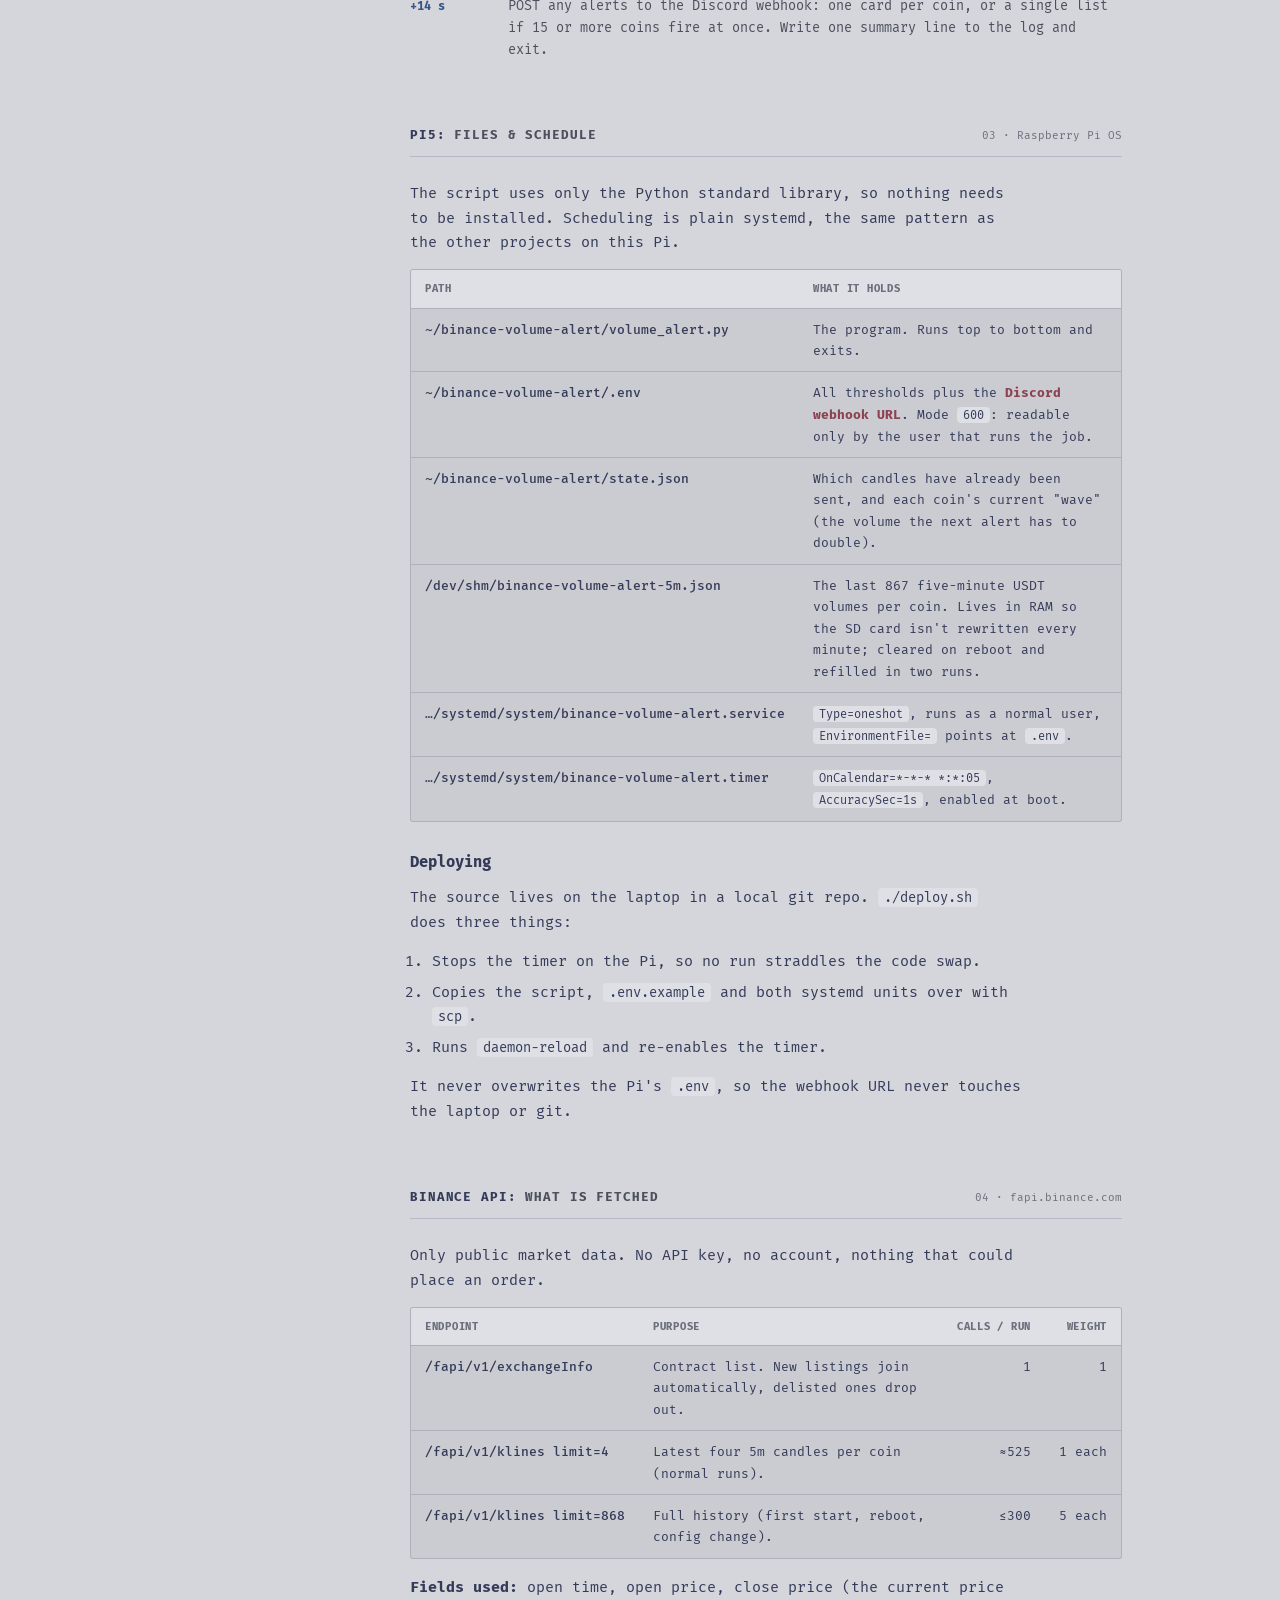
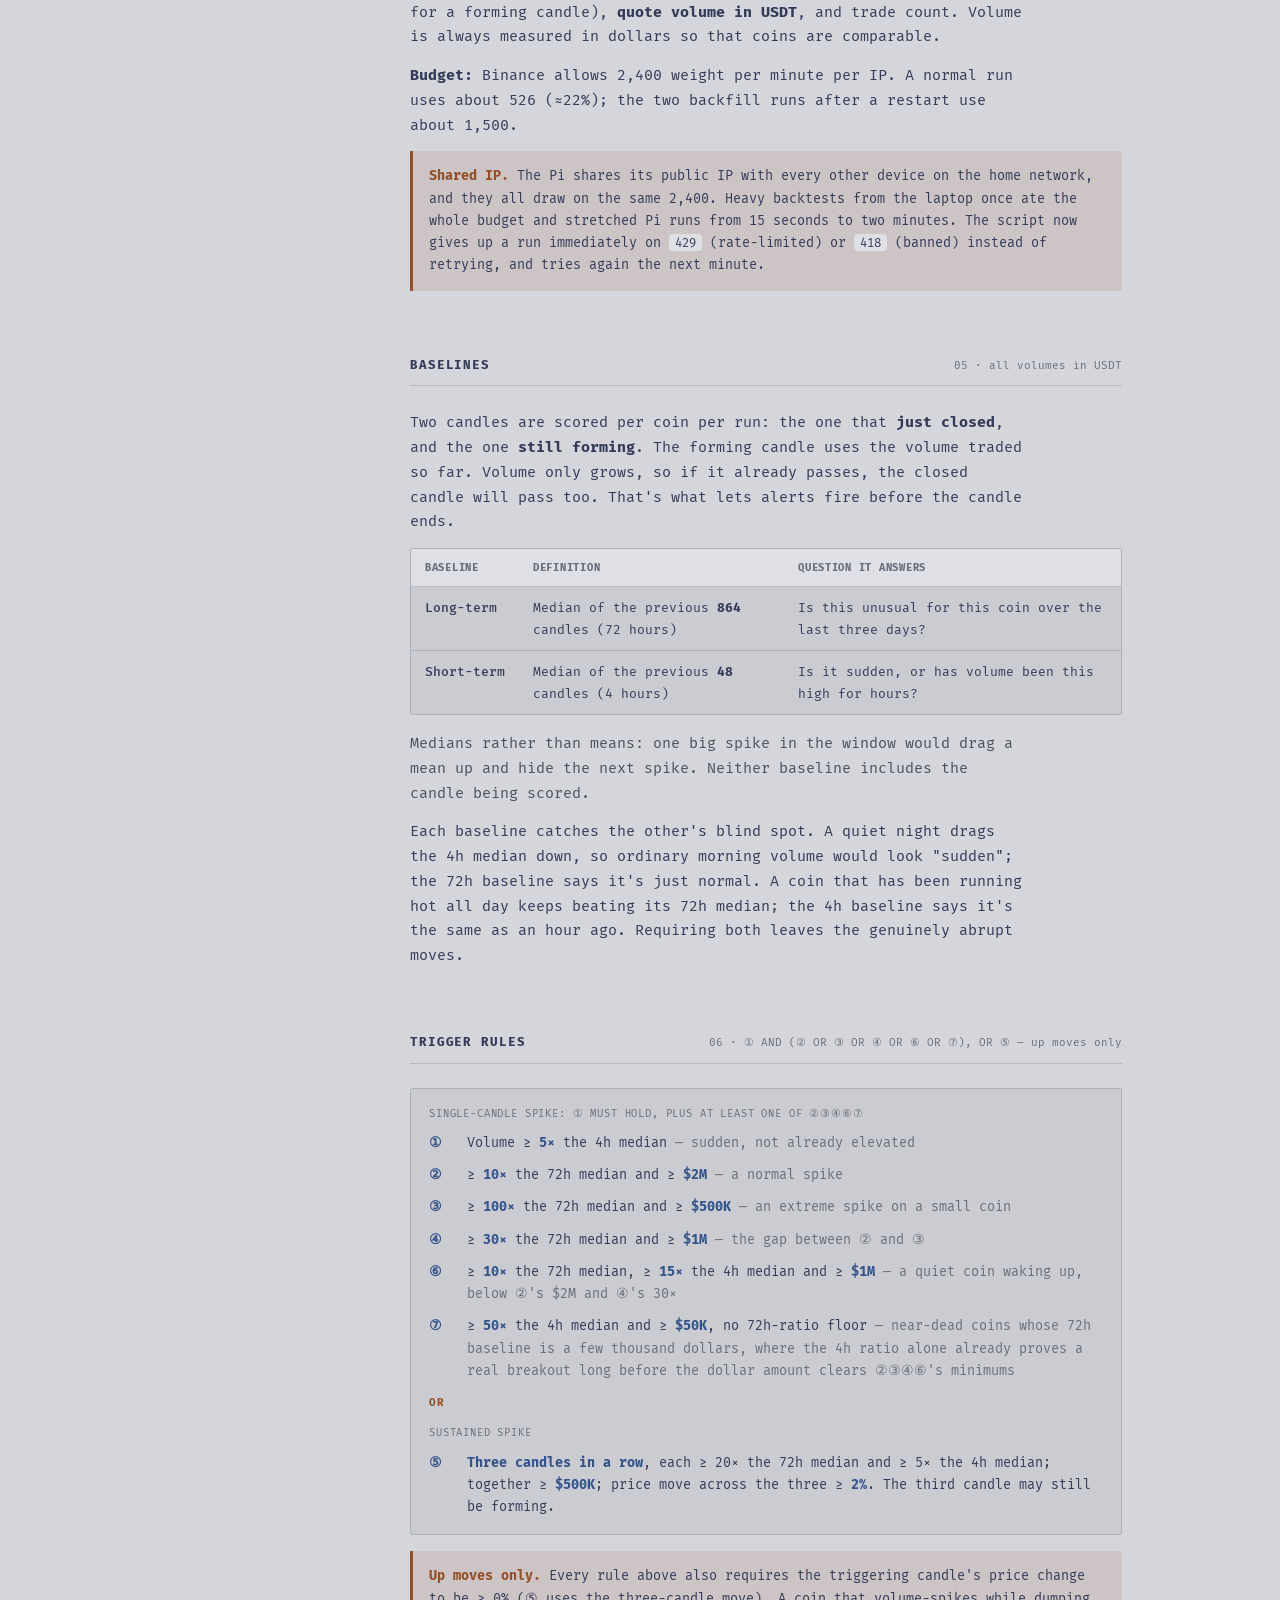
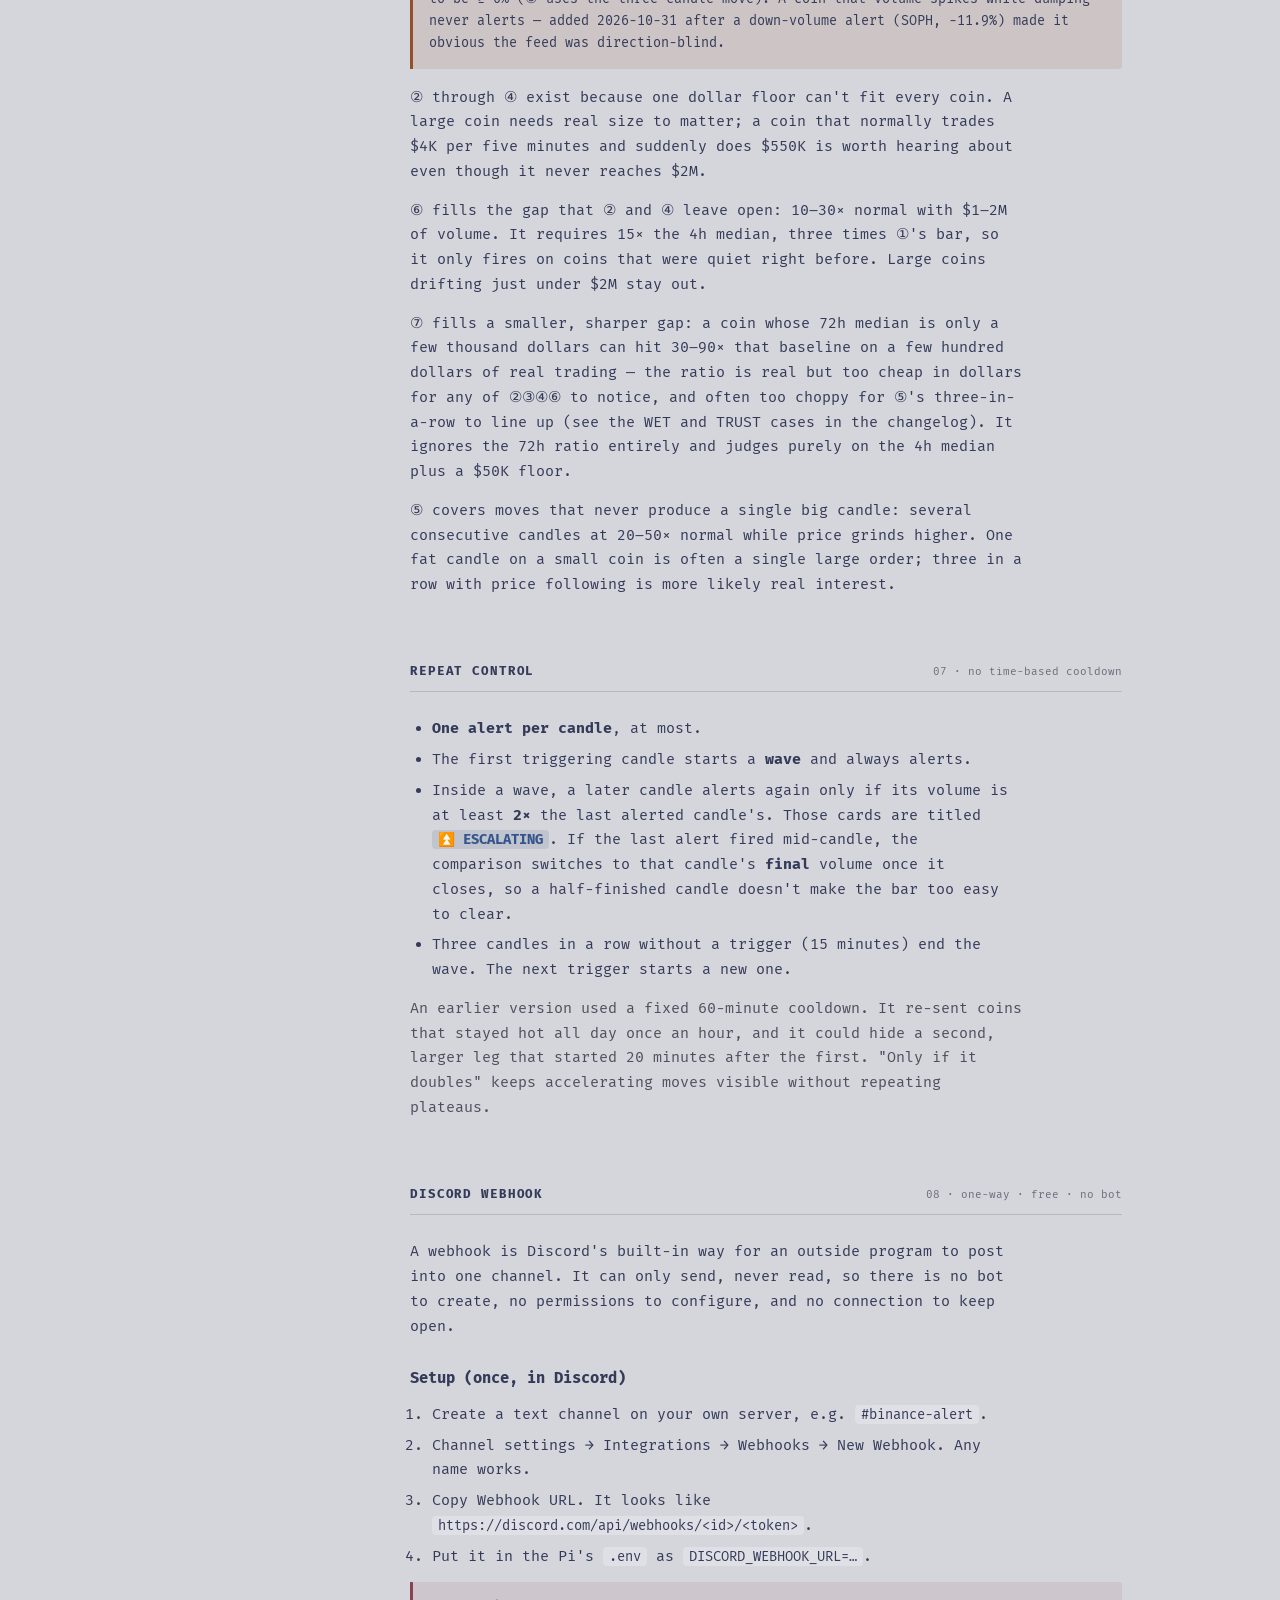
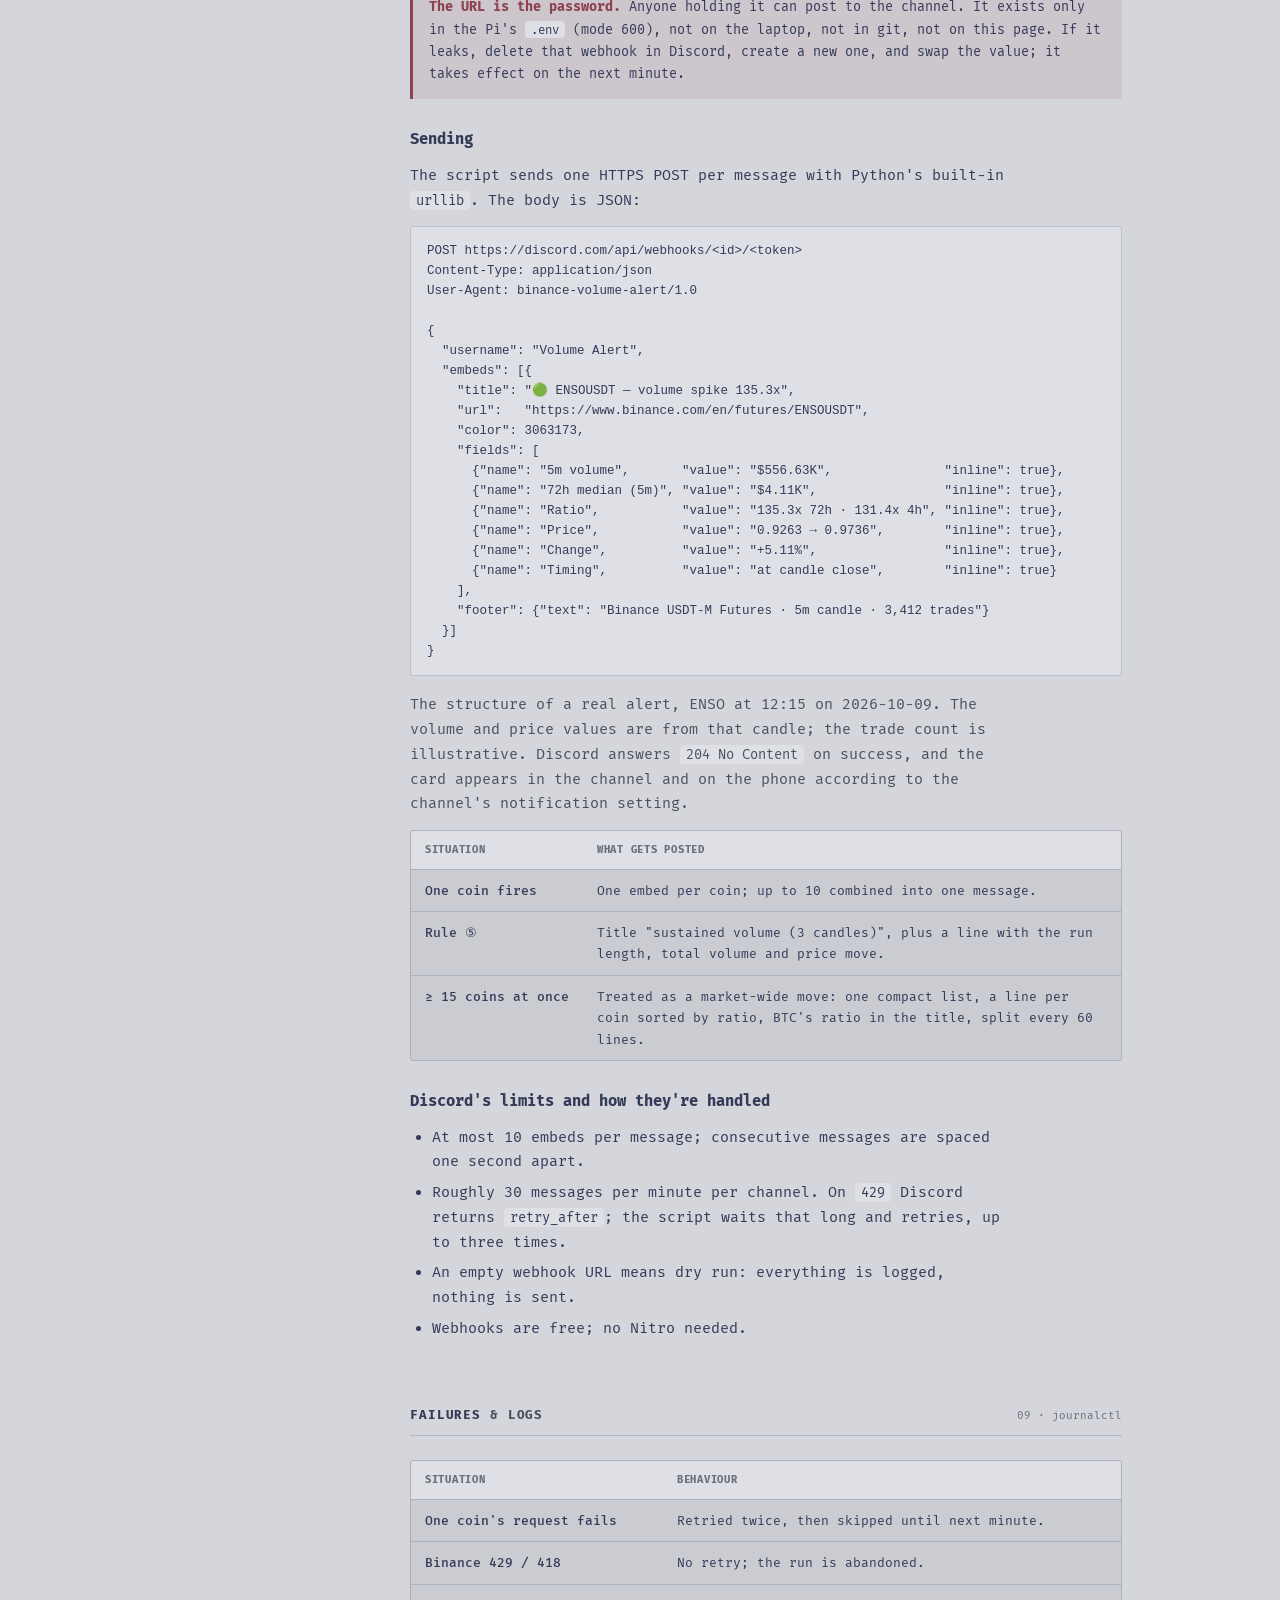
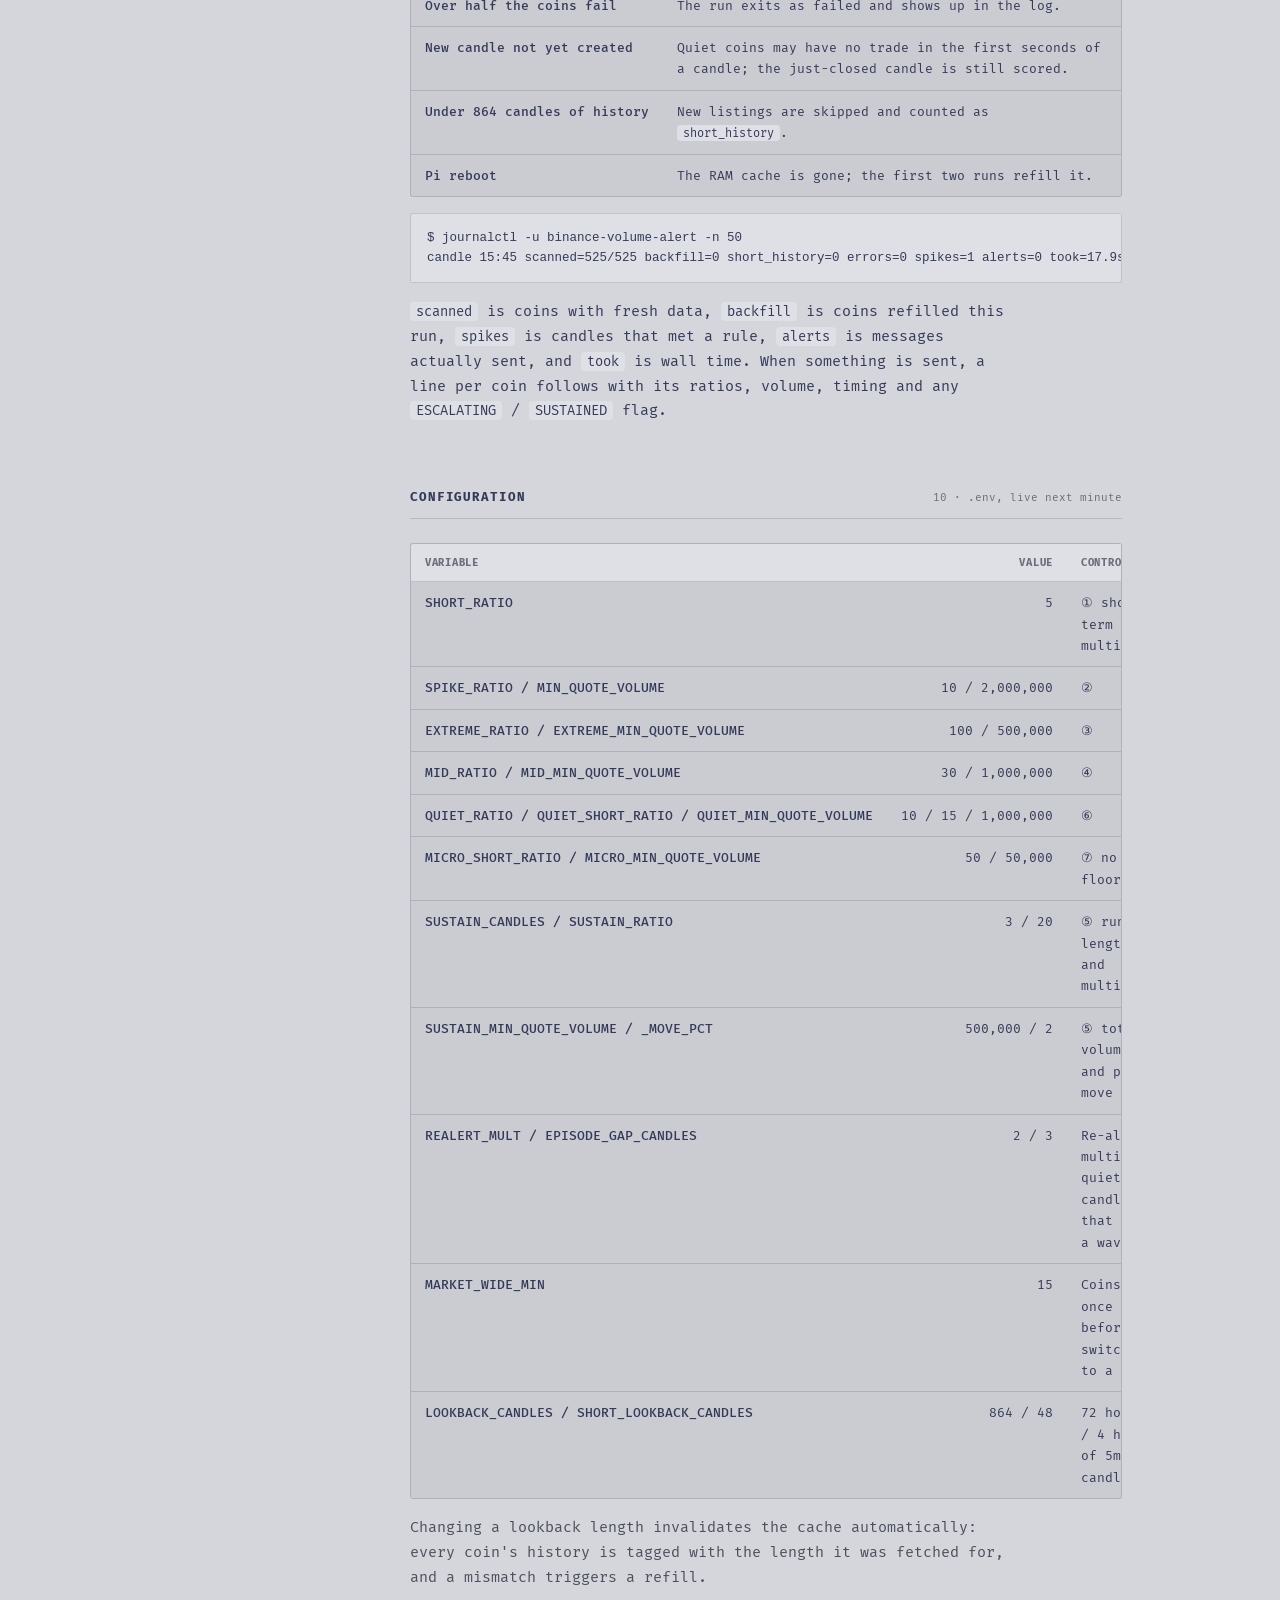
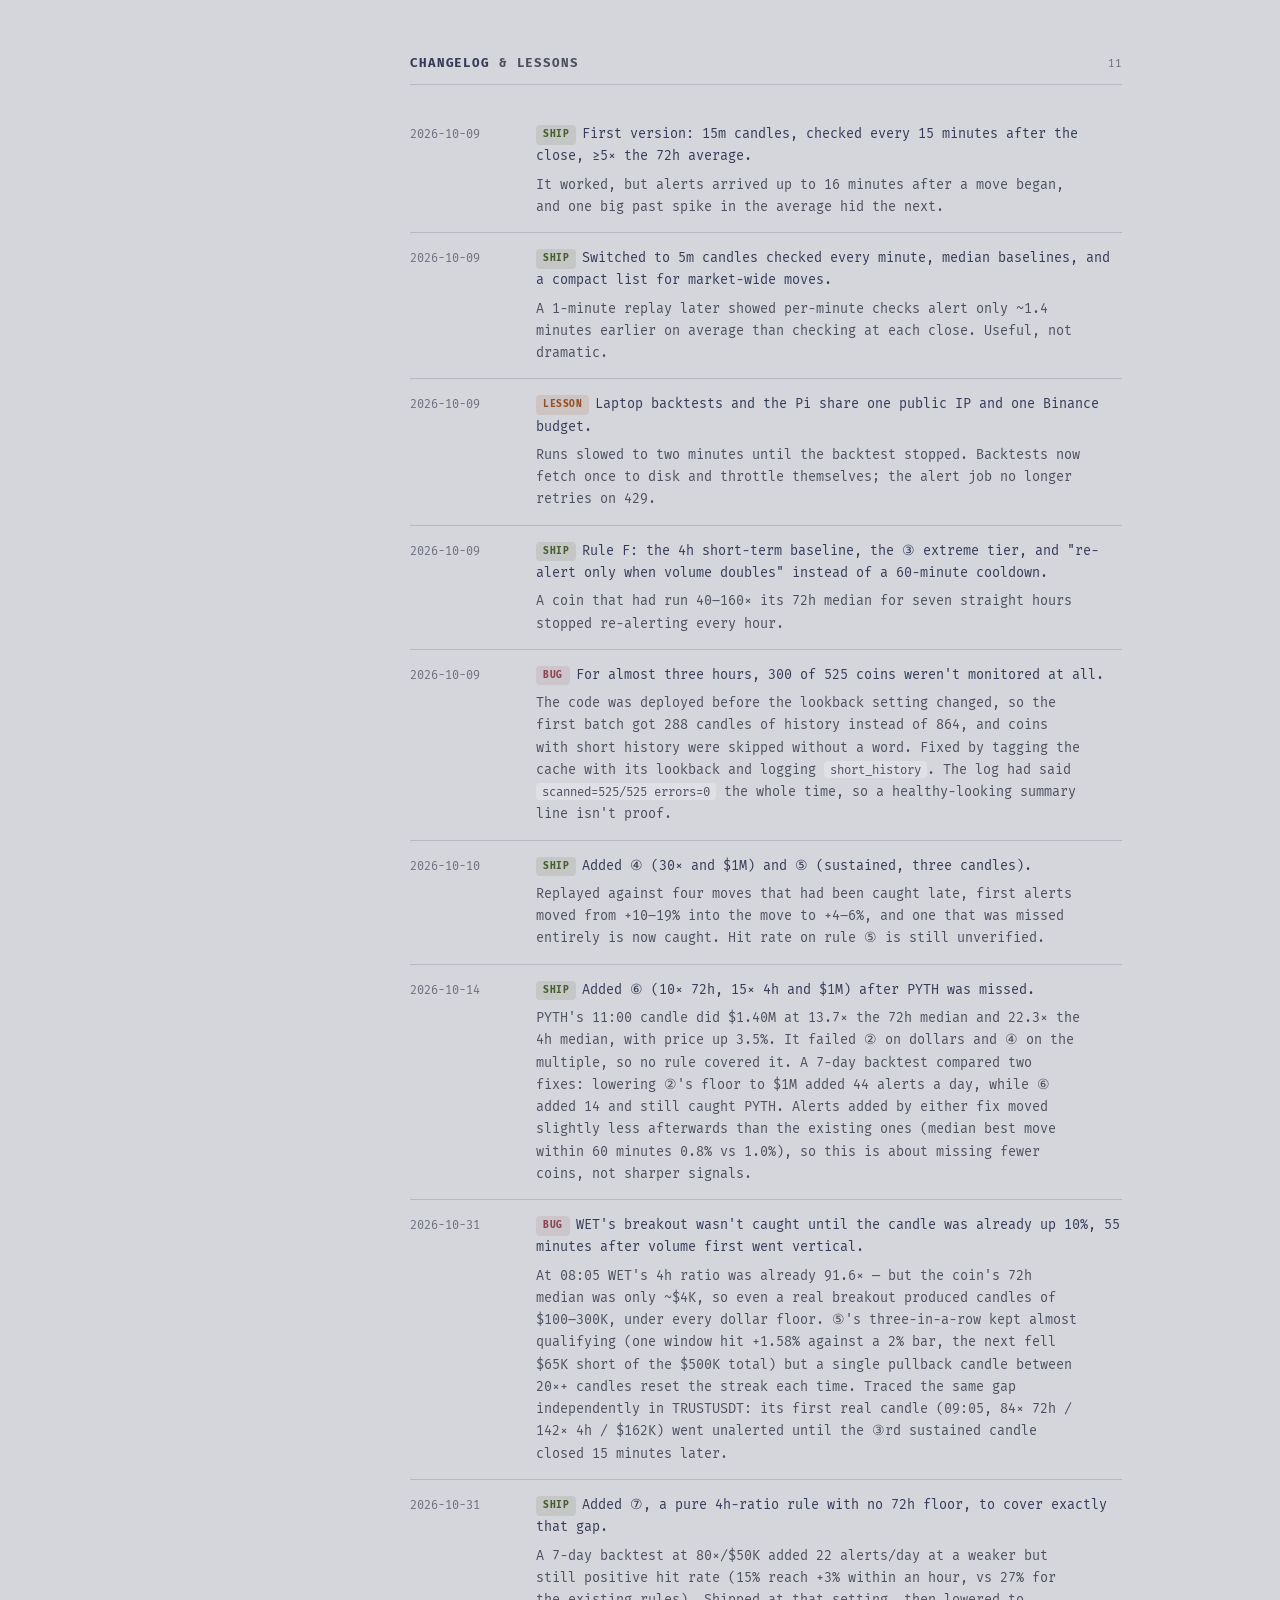
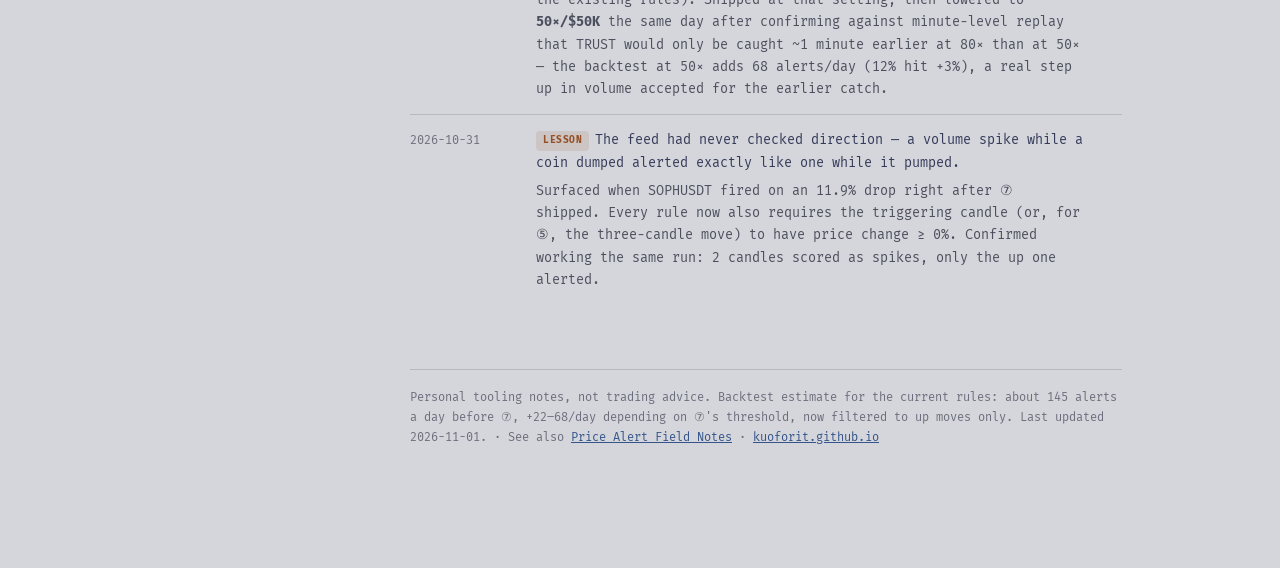
==== commit 84d22714: "volume-alert-notes: add rule ⑦ microcap breakout + up-moves-only filter (2026-10-31) Documents the W" ====
--- a/static/volume-alert-notes/index.html
+++ b/static/volume-alert-notes/index.html
@@ -293,7 +293,7 @@
       <div class="step"><div class="step-t">+0.3 s</div><div class="step-body">Load thresholds and the webhook URL from <code>.env</code>. Ask Binance for the contract list and keep the ones that are <b>USDT-quoted, perpetual and trading</b>, currently about 525.</div></div>
       <div class="step"><div class="step-t">+0.5 s</div><div class="step-body">Over 32 parallel connections, fetch the <b>latest four 5m candles</b> for every coin: three closed plus the one still forming. Coins whose cache is missing or stale get the full 868-candle history instead, at most 300 per run.</div></div>
       <div class="step"><div class="step-t">+12 s</div><div class="step-body">Append newly closed candles to the in-memory cache, keeping the last 867 USDT volumes per coin.</div></div>
-      <div class="step"><div class="step-t">+13 s</div><div class="step-body">For each coin, score the <b>just-closed</b> and the <b>still-forming</b> candle: compute the 72h and 4h medians, apply rules ①–⑤, then check <code>state.json</code> to decide whether this is a new alert.</div></div>
+      <div class="step"><div class="step-t">+13 s</div><div class="step-body">For each coin, score the <b>just-closed</b> and the <b>still-forming</b> candle: compute the 72h and 4h medians, apply rules ①–⑦, then check <code>state.json</code> to decide whether this is a new alert.</div></div>
       <div class="step"><div class="step-t">+14 s</div><div class="step-body">POST any alerts to the Discord webhook: one card per coin, or a single list if 15 or more coins fire at once. Write one summary line to the log and exit.</div></div>
     </div>
   </section>
@@ -357,20 +357,23 @@
 
   <!-- 06 -->
   <section id="s06">
-    <div class="sec-head"><h2><b>Trigger rules</b></h2><span class="sec-num">06 · ① AND (② OR ③ OR ④ OR ⑥), OR ⑤</span></div>
+    <div class="sec-head"><h2><b>Trigger rules</b></h2><span class="sec-num">06 · ① AND (② OR ③ OR ④ OR ⑥ OR ⑦), OR ⑤ — up moves only</span></div>
     <div class="rule-box">
-      <div class="rule-group">Single-candle spike: ① must hold, plus at least one of ②③④⑥</div>
+      <div class="rule-group">Single-candle spike: ① must hold, plus at least one of ②③④⑥⑦</div>
       <div class="rule"><b>①</b><span>Volume ≥ <b>5×</b> the 4h median <span class="why">— sudden, not already elevated</span></span></div>
       <div class="rule"><b>②</b><span>≥ <b>10×</b> the 72h median and ≥ <b>$2M</b> <span class="why">— a normal spike</span></span></div>
       <div class="rule"><b>③</b><span>≥ <b>100×</b> the 72h median and ≥ <b>$500K</b> <span class="why">— an extreme spike on a small coin</span></span></div>
       <div class="rule"><b>④</b><span>≥ <b>30×</b> the 72h median and ≥ <b>$1M</b> <span class="why">— the gap between ② and ③</span></span></div>
       <div class="rule"><b>⑥</b><span>≥ <b>10×</b> the 72h median, ≥ <b>15×</b> the 4h median and ≥ <b>$1M</b> <span class="why">— a quiet coin waking up, below ②'s $2M and ④'s 30×</span></span></div>
+      <div class="rule"><b>⑦</b><span>≥ <b>50×</b> the 4h median and ≥ <b>$50K</b>, no 72h-ratio floor <span class="why">— near-dead coins whose 72h baseline is a few thousand dollars, where the 4h ratio alone already proves a real breakout long before the dollar amount clears ②③④⑥'s minimums</span></span></div>
       <div class="rule-or">or</div>
       <div class="rule-group">Sustained spike</div>
       <div class="rule"><b>⑤</b><span><b>Three candles in a row</b>, each ≥ 20× the 72h median and ≥ 5× the 4h median; together ≥ <b>$500K</b>; price move across the three ≥ <b>2%</b>. The third candle may still be forming.</span></div>
     </div>
+    <div class="note"><b>Up moves only.</b> Every rule above also requires the triggering candle's price change to be ≥ 0% (⑤ uses the three-candle move). A coin that volume-spikes while dumping never alerts — added 2026-10-31 after a down-volume alert (SOPH, −11.9%) made it obvious the feed was direction-blind.</div>
     <p>② through ④ exist because one dollar floor can't fit every coin. A large coin needs real size to matter; a coin that normally trades $4K per five minutes and suddenly does $550K is worth hearing about even though it never reaches $2M.</p>
     <p>⑥ fills the gap that ② and ④ leave open: 10–30× normal with $1–2M of volume. It requires 15× the 4h median, three times ①'s bar, so it only fires on coins that were quiet right before. Large coins drifting just under $2M stay out.</p>
+    <p>⑦ fills a smaller, sharper gap: a coin whose 72h median is only a few thousand dollars can hit 30–90× that baseline on a few hundred dollars of real trading — the ratio is real but too cheap in dollars for any of ②③④⑥ to notice, and often too choppy for ⑤'s three-in-a-row to line up (see the WET and TRUST cases in the changelog). It ignores the 72h ratio entirely and judges purely on the 4h median plus a $50K floor.</p>
     <p>⑤ covers moves that never produce a single big candle: several consecutive candles at 20–50× normal while price grinds higher. One fat candle on a small coin is often a single large order; three in a row with price following is more likely real interest.</p>
   </section>
 
@@ -469,6 +472,7 @@
         <tr><td class="k">EXTREME_RATIO / EXTREME_MIN_QUOTE_VOLUME</td><td class="n">100 / 500,000</td><td>③</td></tr>
         <tr><td class="k">MID_RATIO / MID_MIN_QUOTE_VOLUME</td><td class="n">30 / 1,000,000</td><td>④</td></tr>
         <tr><td class="k">QUIET_RATIO / QUIET_SHORT_RATIO / QUIET_MIN_QUOTE_VOLUME</td><td class="n">10 / 15 / 1,000,000</td><td>⑥</td></tr>
+        <tr><td class="k">MICRO_SHORT_RATIO / MICRO_MIN_QUOTE_VOLUME</td><td class="n">50 / 50,000</td><td>⑦ no 72h floor</td></tr>
         <tr><td class="k">SUSTAIN_CANDLES / SUSTAIN_RATIO</td><td class="n">3 / 20</td><td>⑤ run length and multiple</td></tr>
         <tr><td class="k">SUSTAIN_MIN_QUOTE_VOLUME / _MOVE_PCT</td><td class="n">500,000 / 2</td><td>⑤ total volume and price move</td></tr>
         <tr><td class="k">REALERT_MULT / EPISODE_GAP_CANDLES</td><td class="n">2 / 3</td><td>Re-alert multiple; quiet candles that end a wave</td></tr>
@@ -489,9 +493,12 @@
     <div class="log-entry"><div class="log-date">2026-10-09</div><div class="log-body"><span class="tag bug">bug</span>For almost three hours, 300 of 525 coins weren't monitored at all.<p>The code was deployed before the lookback setting changed, so the first batch got 288 candles of history instead of 864, and coins with short history were skipped without a word. Fixed by tagging the cache with its lookback and logging <code>short_history</code>. The log had said <code>scanned=525/525 errors=0</code> the whole time, so a healthy-looking summary line isn't proof.</p></div></div>
     <div class="log-entry"><div class="log-date">2026-10-10</div><div class="log-body"><span class="tag ship">ship</span>Added ④ (30× and $1M) and ⑤ (sustained, three candles).<p>Replayed against four moves that had been caught late, first alerts moved from +10–19% into the move to +4–6%, and one that was missed entirely is now caught. Hit rate on rule ⑤ is still unverified.</p></div></div>
     <div class="log-entry"><div class="log-date">2026-10-14</div><div class="log-body"><span class="tag ship">ship</span>Added ⑥ (10× 72h, 15× 4h and $1M) after PYTH was missed.<p>PYTH's 11:00 candle did $1.40M at 13.7× the 72h median and 22.3× the 4h median, with price up 3.5%. It failed ② on dollars and ④ on the multiple, so no rule covered it. A 7-day backtest compared two fixes: lowering ②'s floor to $1M added 44 alerts a day, while ⑥ added 14 and still caught PYTH. Alerts added by either fix moved slightly less afterwards than the existing ones (median best move within 60 minutes 0.8% vs 1.0%), so this is about missing fewer coins, not sharper signals.</p></div></div>
-  </section>
-
-  <footer>Personal tooling notes, not trading advice. Backtest estimate for the current rules: about 145 alerts a day. Last updated 2026-10-14. · See also <a href="/price-alert-notes/">Price Alert Field Notes</a> · <a href="/">kuoforit.github.io</a></footer>
+    <div class="log-entry"><div class="log-date">2026-10-31</div><div class="log-body"><span class="tag bug">bug</span>WET's breakout wasn't caught until the candle was already up 10%, 55 minutes after volume first went vertical.<p>At 08:05 WET's 4h ratio was already 91.6× — but the coin's 72h median was only ~$4K, so even a real breakout produced candles of $100–300K, under every dollar floor. ⑤'s three-in-a-row kept almost qualifying (one window hit +1.58% against a 2% bar, the next fell $65K short of the $500K total) but a single pullback candle between 20×+ candles reset the streak each time. Traced the same gap independently in TRUSTUSDT: its first real candle (09:05, 84× 72h / 142× 4h / $162K) went unalerted until the ③rd sustained candle closed 15 minutes later.</p></div></div>
+    <div class="log-entry"><div class="log-date">2026-10-31</div><div class="log-body"><span class="tag ship">ship</span>Added ⑦, a pure 4h-ratio rule with no 72h floor, to cover exactly that gap.<p>A 7-day backtest at 80×/$50K added 22 alerts/day at a weaker but still positive hit rate (15% reach +3% within an hour, vs 27% for the existing rules). Shipped at that setting, then lowered to <b>50×/$50K</b> the same day after confirming against minute-level replay that TRUST would only be caught ~1 minute earlier at 80× than at 50× — the backtest at 50× adds 68 alerts/day (12% hit +3%), a real step up in volume accepted for the earlier catch.</p></div></div>
+    <div class="log-entry"><div class="log-date">2026-10-31</div><div class="log-body"><span class="tag lesson">lesson</span>The feed had never checked direction — a volume spike while a coin dumped alerted exactly like one while it pumped.<p>Surfaced when SOPHUSDT fired on an 11.9% drop right after ⑦ shipped. Every rule now also requires the triggering candle (or, for ⑤, the three-candle move) to have price change ≥ 0%. Confirmed working the same run: 2 candles scored as spikes, only the up one alerted.</p></div></div>
+  </section>
+
+  <footer>Personal tooling notes, not trading advice. Backtest estimate for the current rules: about 145 alerts a day before ⑦, +22–68/day depending on ⑦'s threshold, now filtered to up moves only. Last updated 2026-11-01. · See also <a href="/price-alert-notes/">Price Alert Field Notes</a> · <a href="/">kuoforit.github.io</a></footer>
 </main>
 </div>
 
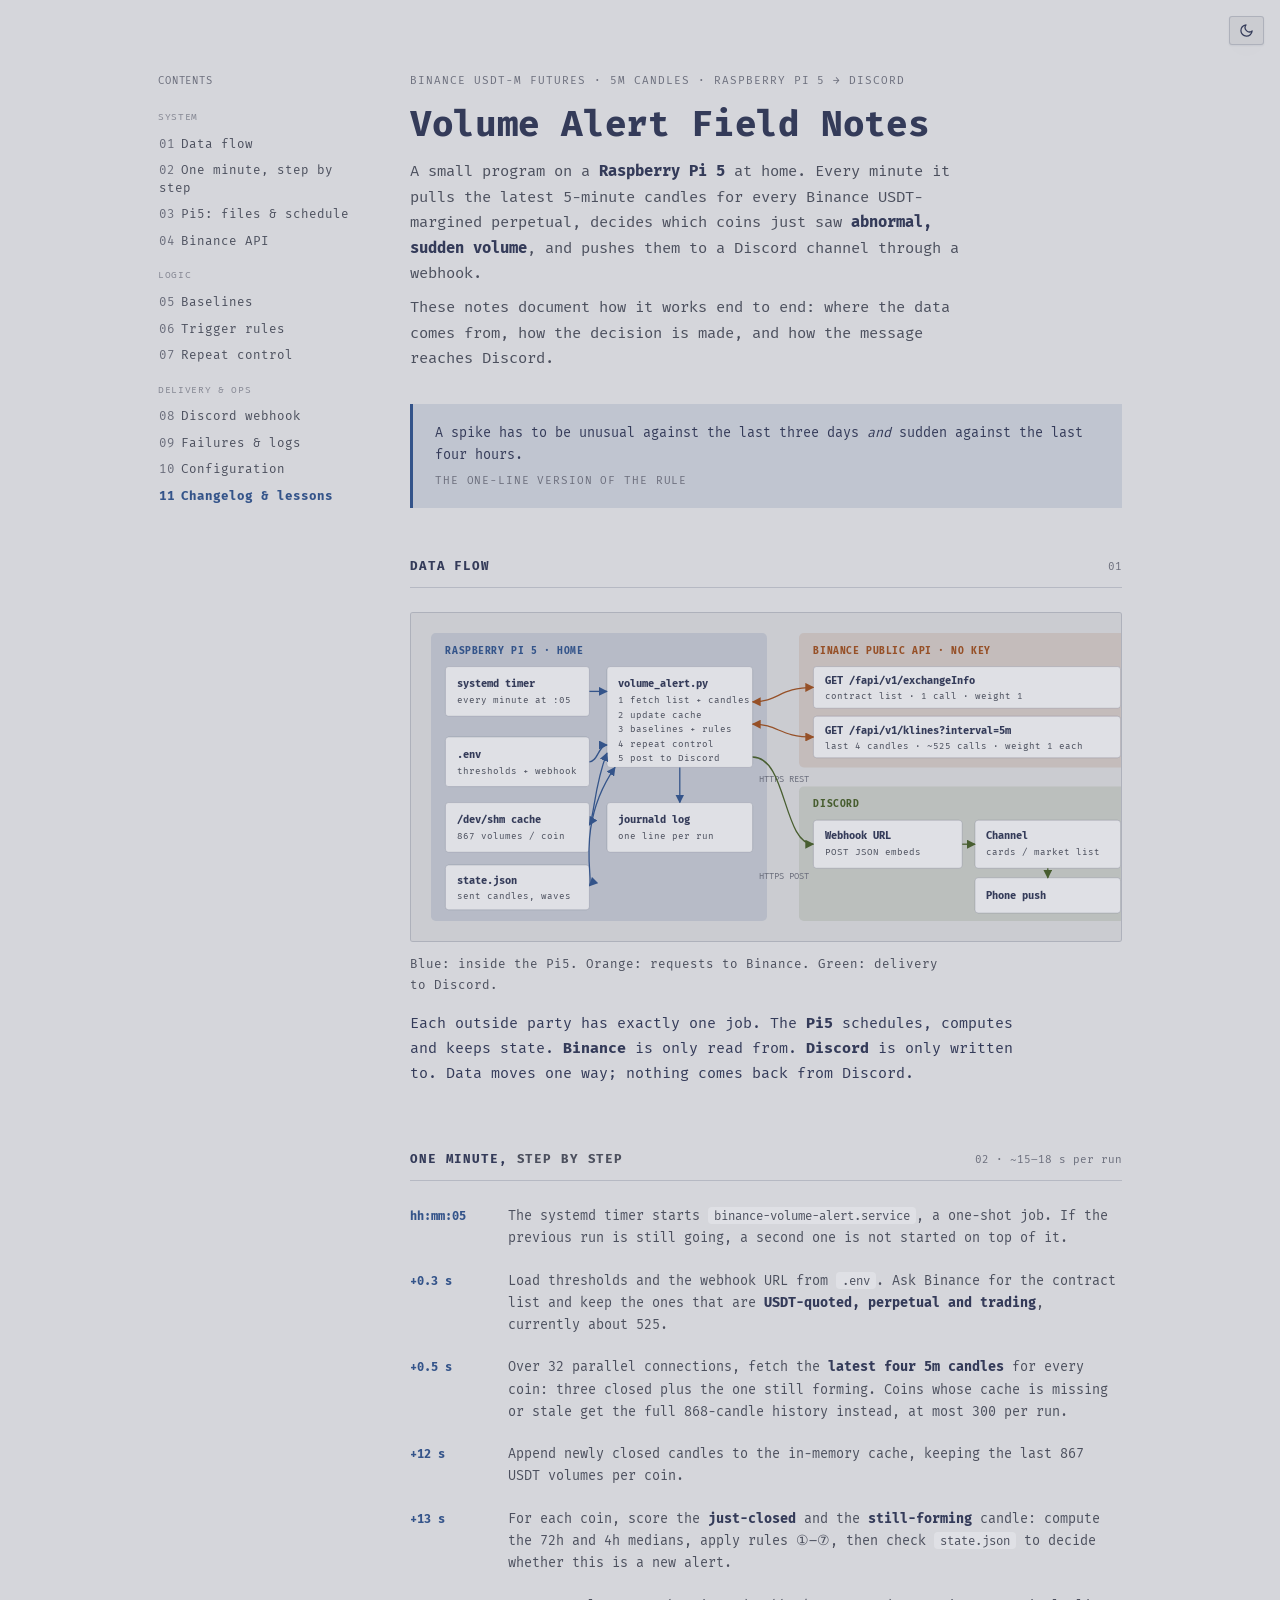
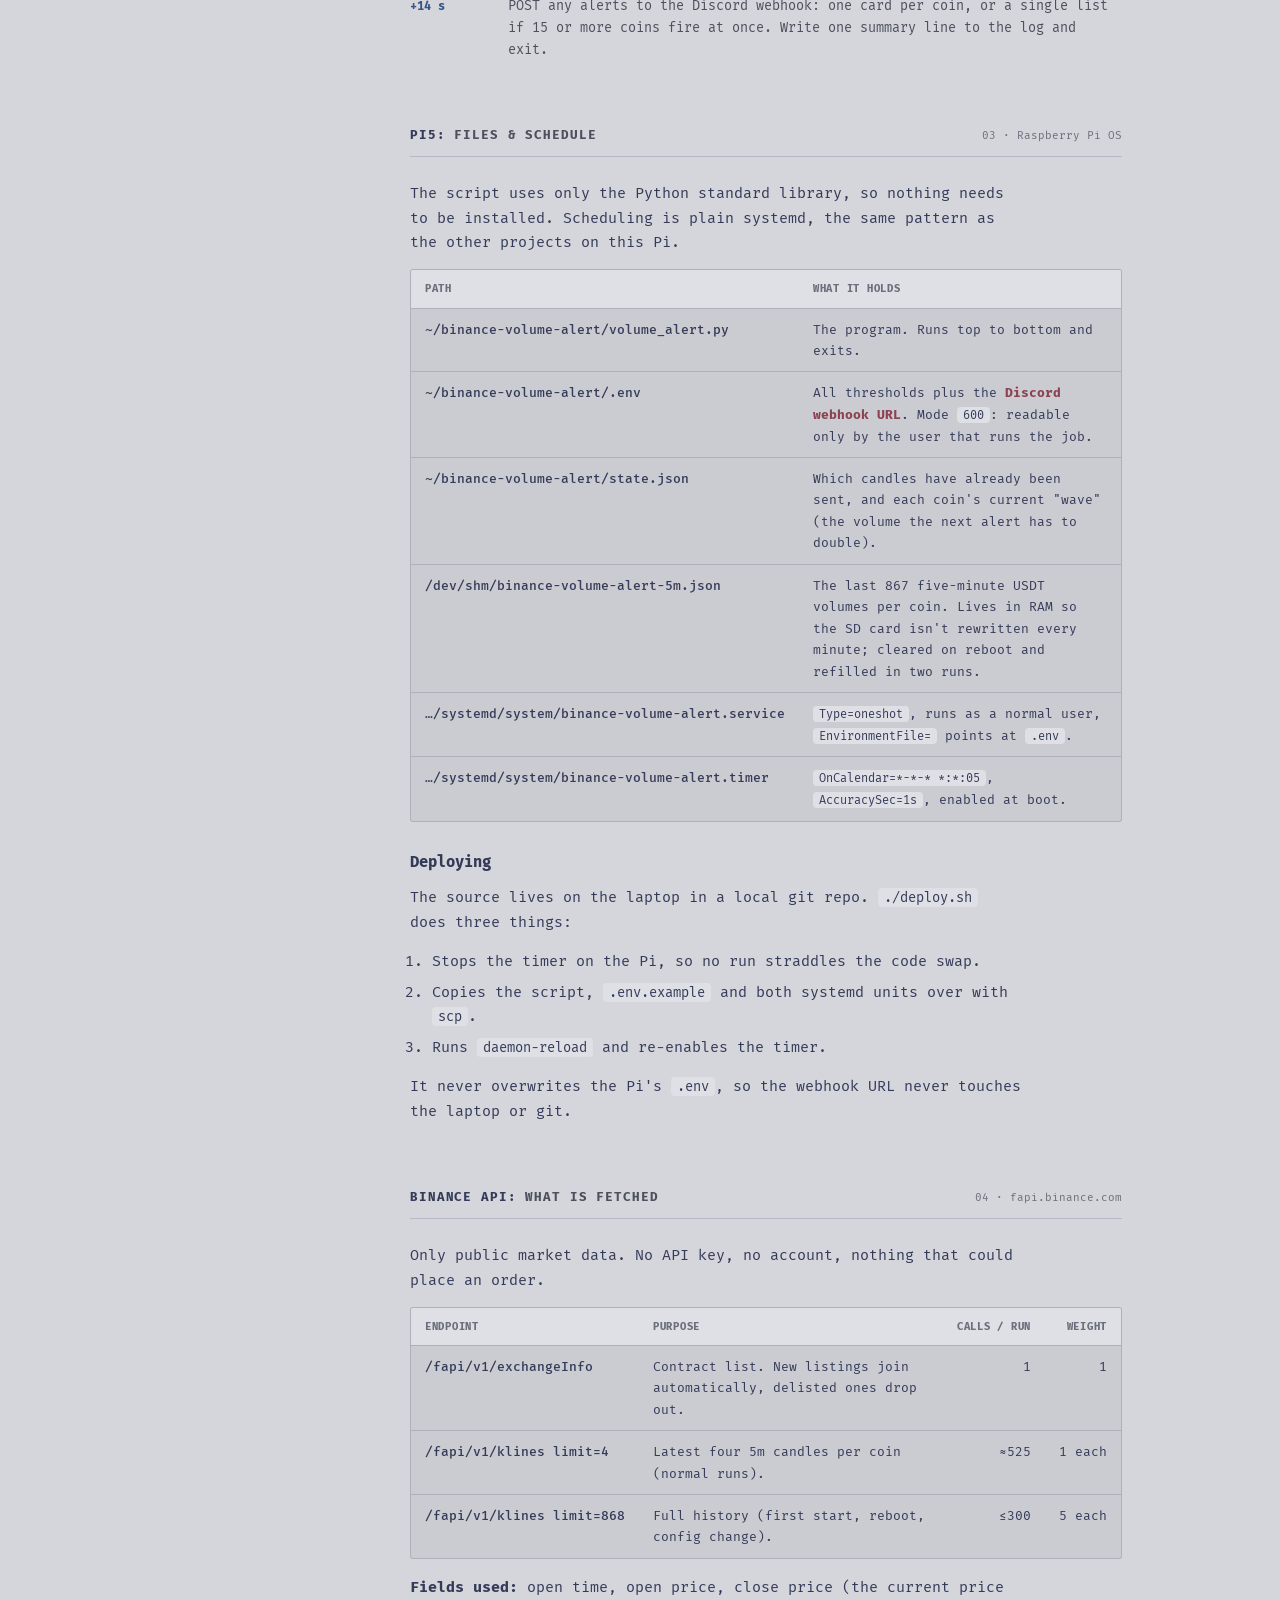
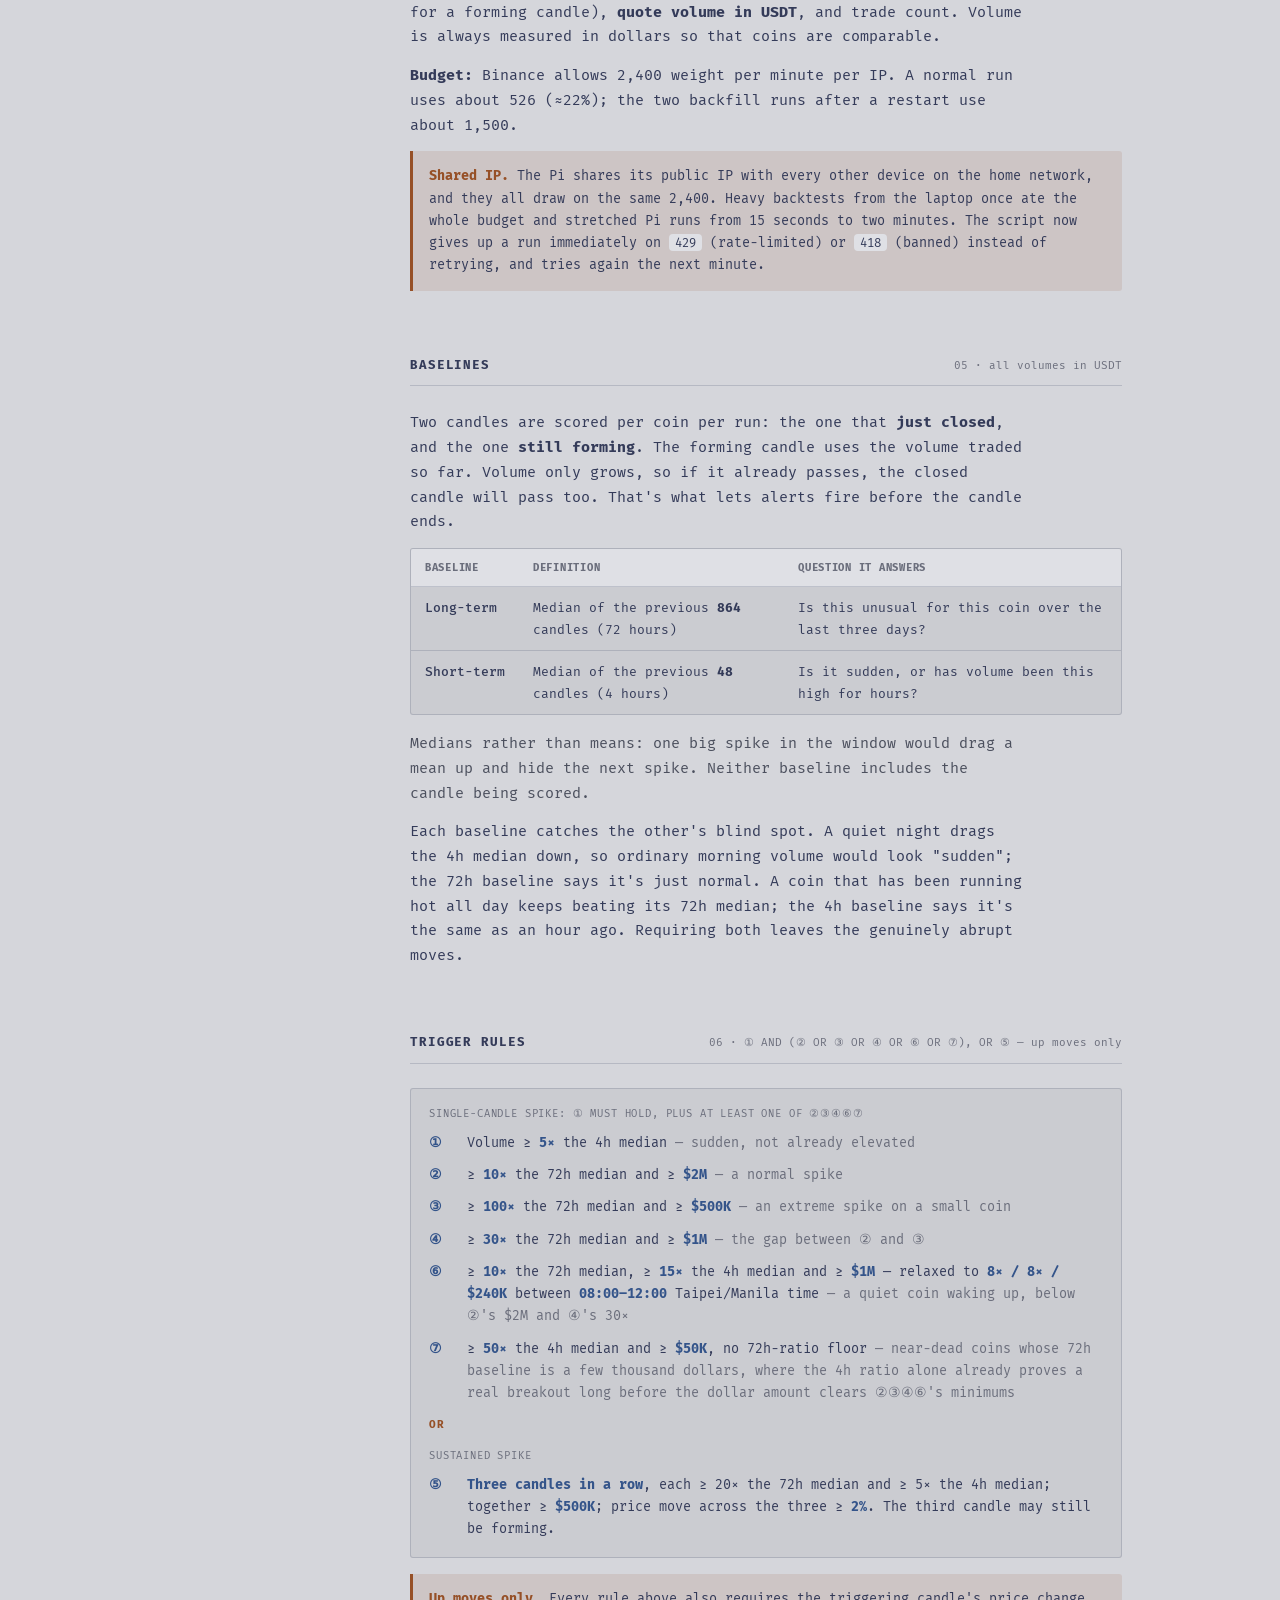
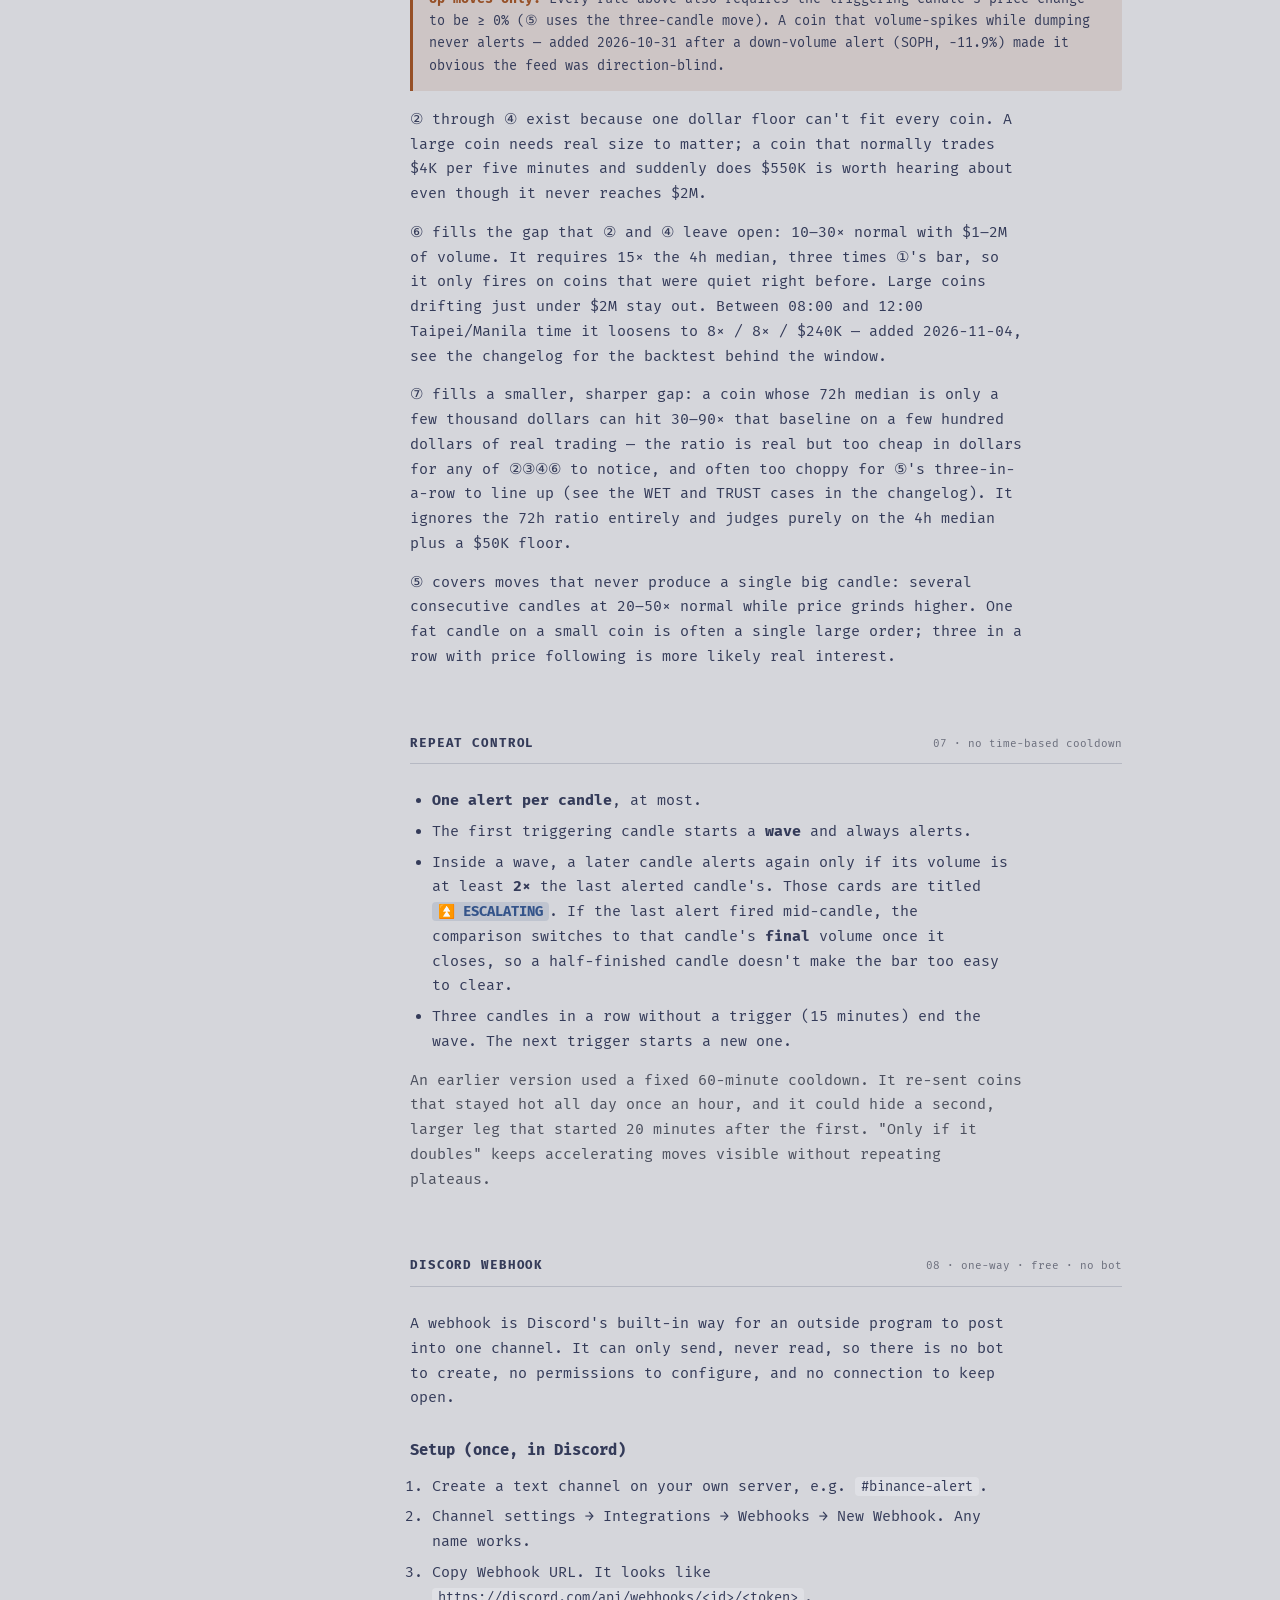
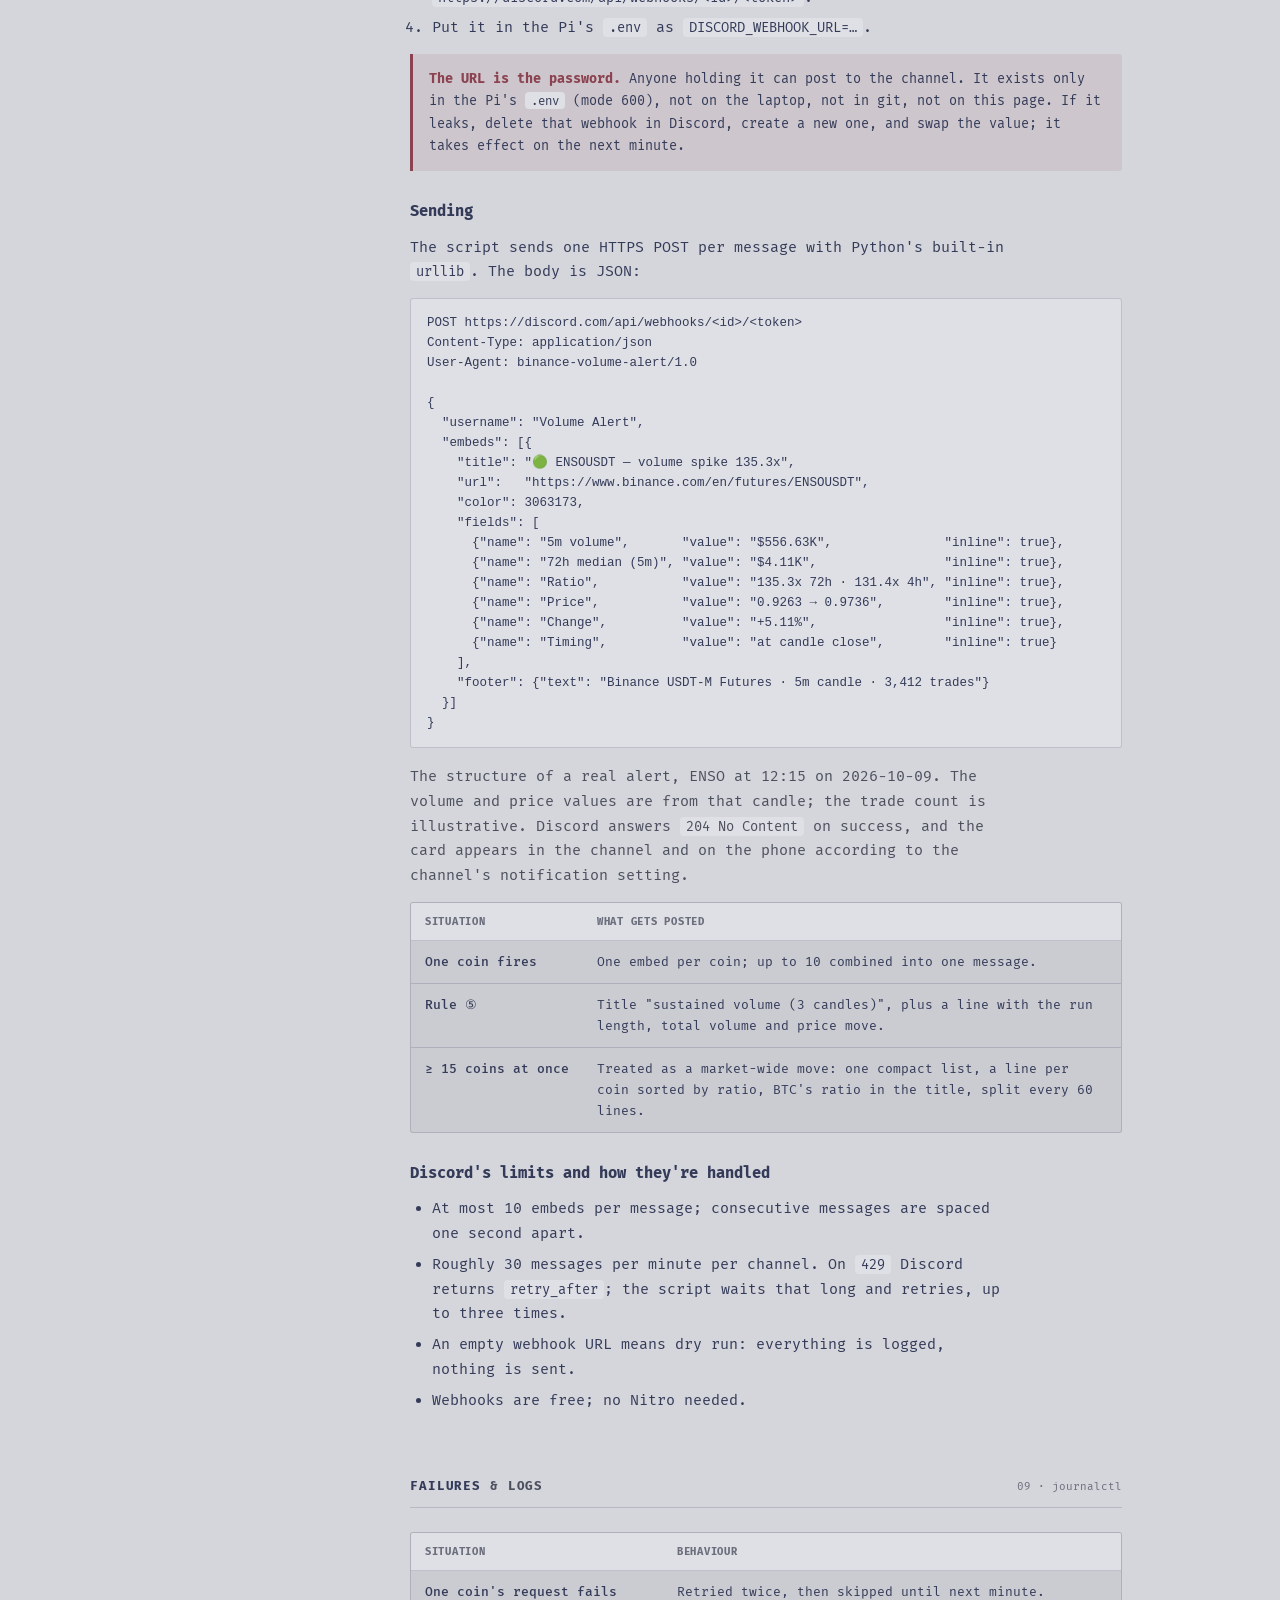
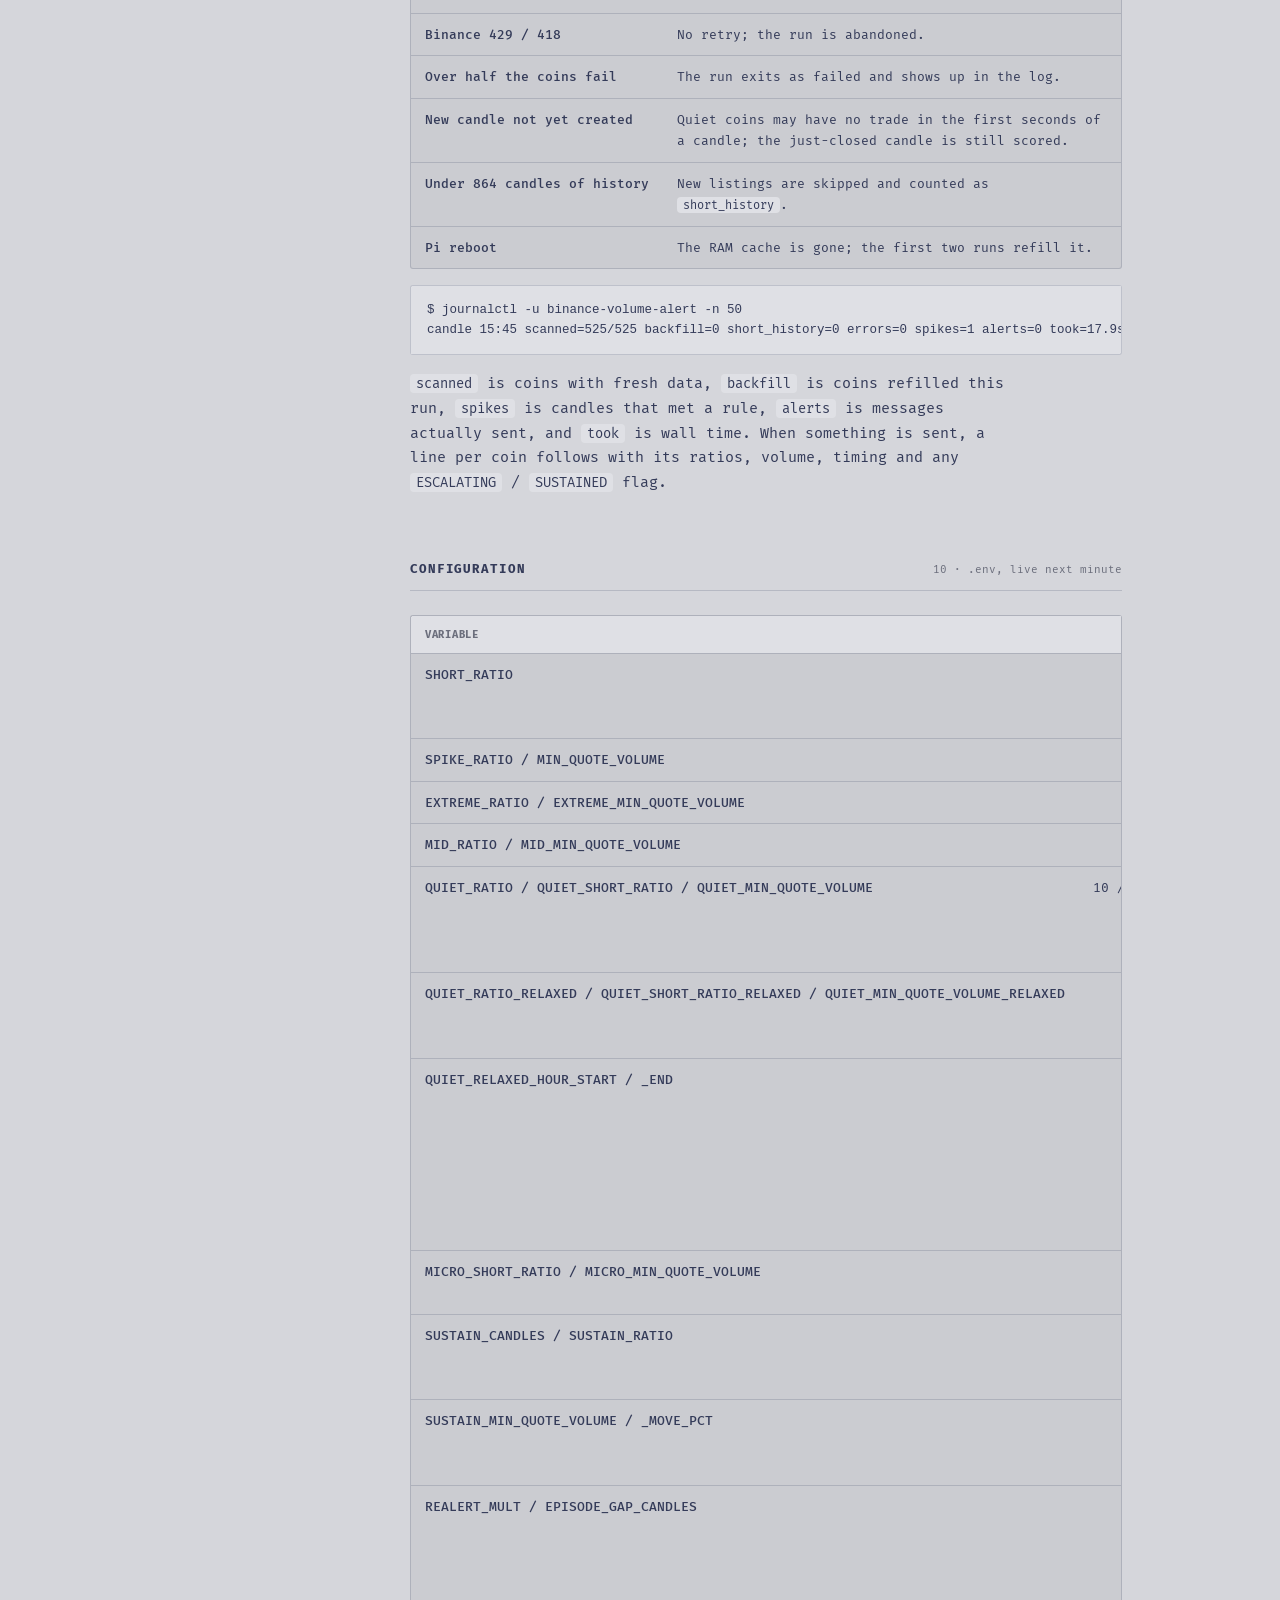
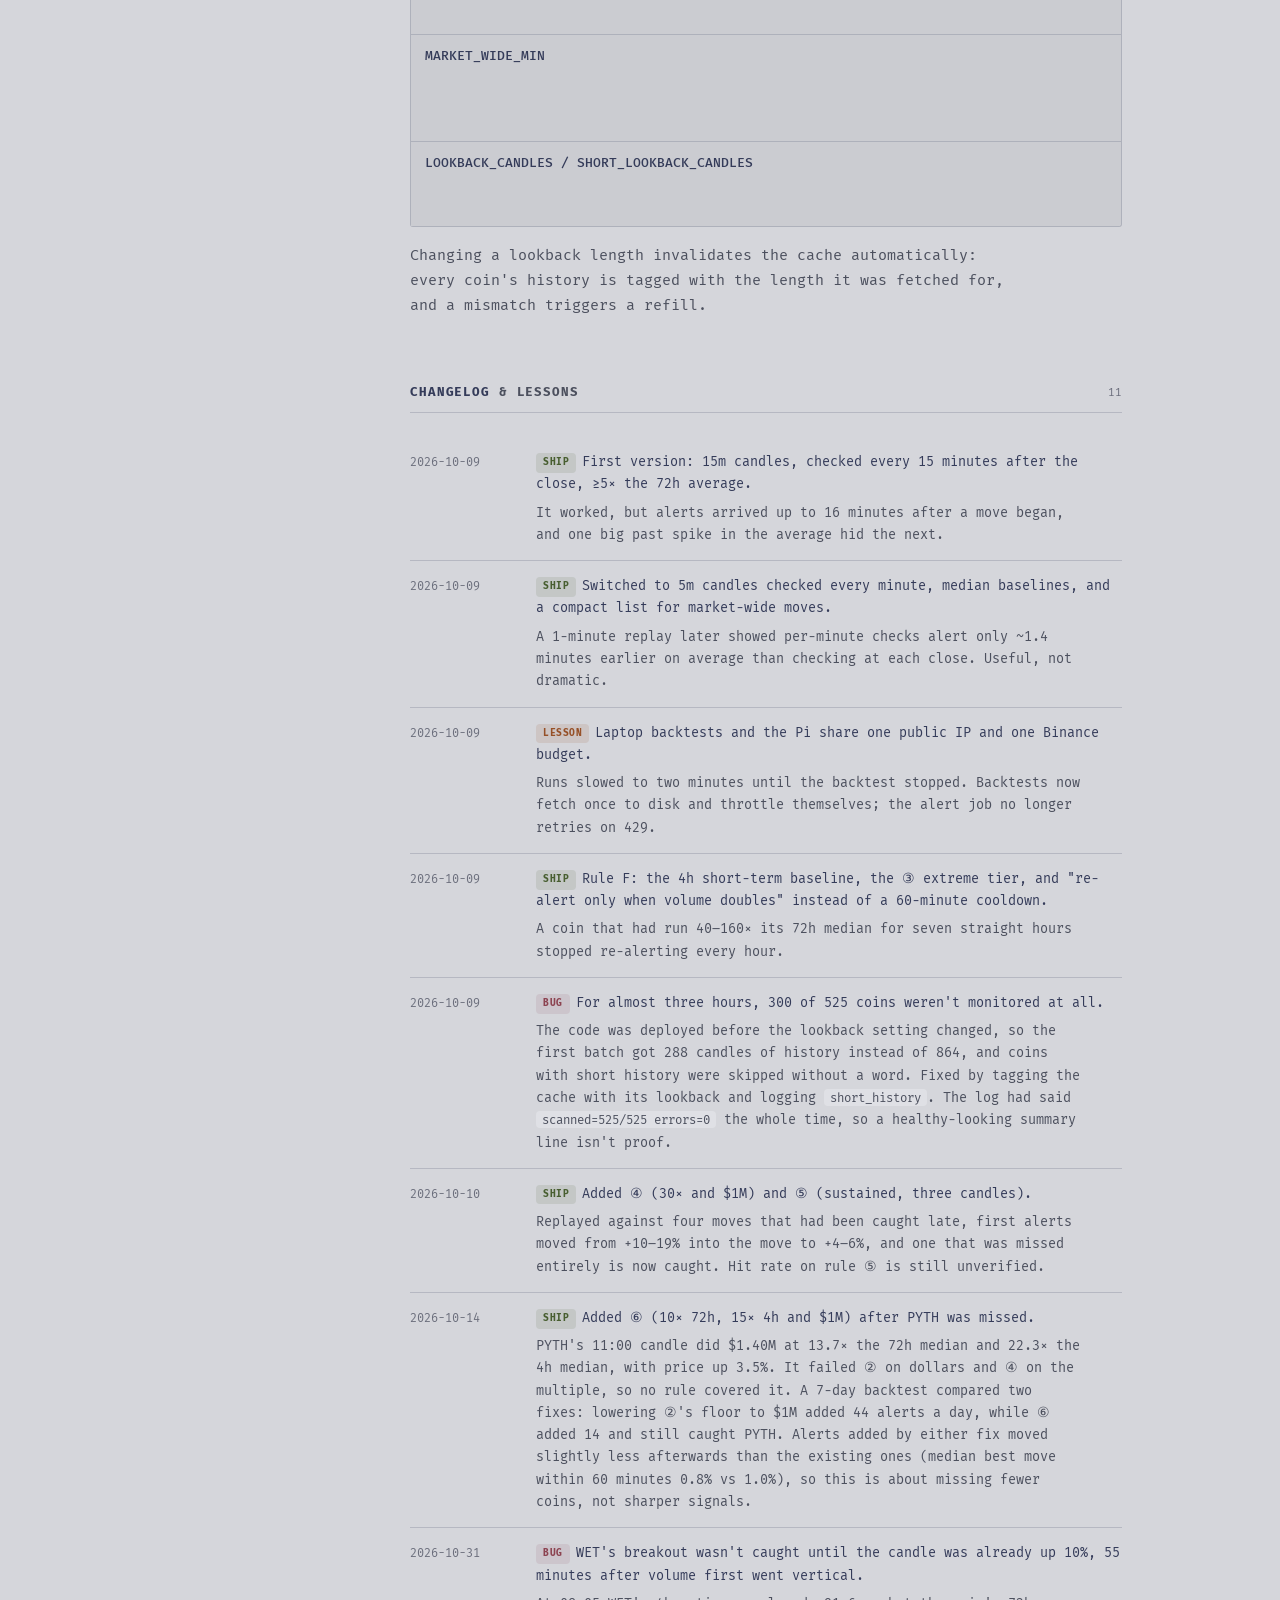
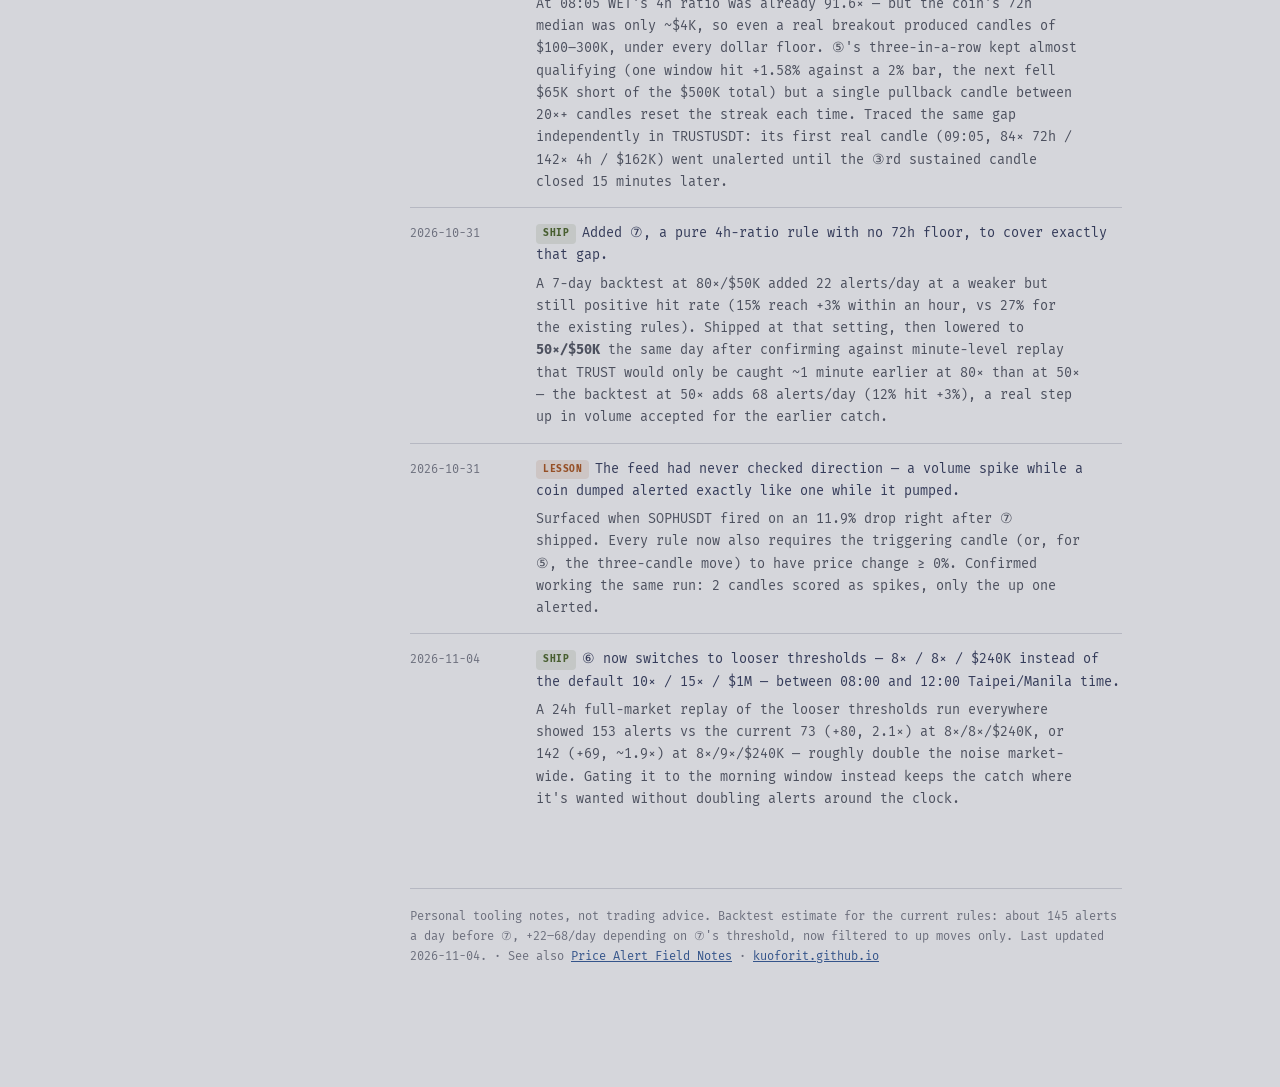
==== commit 1c614fea: "volume-alert-notes: document time-gated relaxed quiet-rule thresholds (2026-11-04) Rule ⑥ now loosen" ====
--- a/static/volume-alert-notes/index.html
+++ b/static/volume-alert-notes/index.html
@@ -364,7 +364,7 @@
       <div class="rule"><b>②</b><span>≥ <b>10×</b> the 72h median and ≥ <b>$2M</b> <span class="why">— a normal spike</span></span></div>
       <div class="rule"><b>③</b><span>≥ <b>100×</b> the 72h median and ≥ <b>$500K</b> <span class="why">— an extreme spike on a small coin</span></span></div>
       <div class="rule"><b>④</b><span>≥ <b>30×</b> the 72h median and ≥ <b>$1M</b> <span class="why">— the gap between ② and ③</span></span></div>
-      <div class="rule"><b>⑥</b><span>≥ <b>10×</b> the 72h median, ≥ <b>15×</b> the 4h median and ≥ <b>$1M</b> <span class="why">— a quiet coin waking up, below ②'s $2M and ④'s 30×</span></span></div>
+      <div class="rule"><b>⑥</b><span>≥ <b>10×</b> the 72h median, ≥ <b>15×</b> the 4h median and ≥ <b>$1M</b> — relaxed to <b>8× / 8× / $240K</b> between <b>08:00–12:00</b> Taipei/Manila time <span class="why">— a quiet coin waking up, below ②'s $2M and ④'s 30×</span></span></div>
       <div class="rule"><b>⑦</b><span>≥ <b>50×</b> the 4h median and ≥ <b>$50K</b>, no 72h-ratio floor <span class="why">— near-dead coins whose 72h baseline is a few thousand dollars, where the 4h ratio alone already proves a real breakout long before the dollar amount clears ②③④⑥'s minimums</span></span></div>
       <div class="rule-or">or</div>
       <div class="rule-group">Sustained spike</div>
@@ -372,7 +372,7 @@
     </div>
     <div class="note"><b>Up moves only.</b> Every rule above also requires the triggering candle's price change to be ≥ 0% (⑤ uses the three-candle move). A coin that volume-spikes while dumping never alerts — added 2026-10-31 after a down-volume alert (SOPH, −11.9%) made it obvious the feed was direction-blind.</div>
     <p>② through ④ exist because one dollar floor can't fit every coin. A large coin needs real size to matter; a coin that normally trades $4K per five minutes and suddenly does $550K is worth hearing about even though it never reaches $2M.</p>
-    <p>⑥ fills the gap that ② and ④ leave open: 10–30× normal with $1–2M of volume. It requires 15× the 4h median, three times ①'s bar, so it only fires on coins that were quiet right before. Large coins drifting just under $2M stay out.</p>
+    <p>⑥ fills the gap that ② and ④ leave open: 10–30× normal with $1–2M of volume. It requires 15× the 4h median, three times ①'s bar, so it only fires on coins that were quiet right before. Large coins drifting just under $2M stay out. Between 08:00 and 12:00 Taipei/Manila time it loosens to 8× / 8× / $240K — added 2026-11-04, see the changelog for the backtest behind the window.</p>
     <p>⑦ fills a smaller, sharper gap: a coin whose 72h median is only a few thousand dollars can hit 30–90× that baseline on a few hundred dollars of real trading — the ratio is real but too cheap in dollars for any of ②③④⑥ to notice, and often too choppy for ⑤'s three-in-a-row to line up (see the WET and TRUST cases in the changelog). It ignores the 72h ratio entirely and judges purely on the 4h median plus a $50K floor.</p>
     <p>⑤ covers moves that never produce a single big candle: several consecutive candles at 20–50× normal while price grinds higher. One fat candle on a small coin is often a single large order; three in a row with price following is more likely real interest.</p>
   </section>
@@ -471,7 +471,9 @@
         <tr><td class="k">SPIKE_RATIO / MIN_QUOTE_VOLUME</td><td class="n">10 / 2,000,000</td><td>②</td></tr>
         <tr><td class="k">EXTREME_RATIO / EXTREME_MIN_QUOTE_VOLUME</td><td class="n">100 / 500,000</td><td>③</td></tr>
         <tr><td class="k">MID_RATIO / MID_MIN_QUOTE_VOLUME</td><td class="n">30 / 1,000,000</td><td>④</td></tr>
-        <tr><td class="k">QUIET_RATIO / QUIET_SHORT_RATIO / QUIET_MIN_QUOTE_VOLUME</td><td class="n">10 / 15 / 1,000,000</td><td>⑥</td></tr>
+        <tr><td class="k">QUIET_RATIO / QUIET_SHORT_RATIO / QUIET_MIN_QUOTE_VOLUME</td><td class="n">10 / 15 / 1,000,000</td><td>⑥ default, outside the relaxed window</td></tr>
+        <tr><td class="k">QUIET_RATIO_RELAXED / QUIET_SHORT_RATIO_RELAXED / QUIET_MIN_QUOTE_VOLUME_RELAXED</td><td class="n">8 / 8 / 240,000</td><td>⑥ during the relaxed window</td></tr>
+        <tr><td class="k">QUIET_RELAXED_HOUR_START / _END</td><td class="n">8 / 12</td><td>Local hours (Pi5 tz Asia/Manila = Taipei, UTC+8) the relaxed ⑥ thresholds apply</td></tr>
         <tr><td class="k">MICRO_SHORT_RATIO / MICRO_MIN_QUOTE_VOLUME</td><td class="n">50 / 50,000</td><td>⑦ no 72h floor</td></tr>
         <tr><td class="k">SUSTAIN_CANDLES / SUSTAIN_RATIO</td><td class="n">3 / 20</td><td>⑤ run length and multiple</td></tr>
         <tr><td class="k">SUSTAIN_MIN_QUOTE_VOLUME / _MOVE_PCT</td><td class="n">500,000 / 2</td><td>⑤ total volume and price move</td></tr>
@@ -496,9 +498,10 @@
     <div class="log-entry"><div class="log-date">2026-10-31</div><div class="log-body"><span class="tag bug">bug</span>WET's breakout wasn't caught until the candle was already up 10%, 55 minutes after volume first went vertical.<p>At 08:05 WET's 4h ratio was already 91.6× — but the coin's 72h median was only ~$4K, so even a real breakout produced candles of $100–300K, under every dollar floor. ⑤'s three-in-a-row kept almost qualifying (one window hit +1.58% against a 2% bar, the next fell $65K short of the $500K total) but a single pullback candle between 20×+ candles reset the streak each time. Traced the same gap independently in TRUSTUSDT: its first real candle (09:05, 84× 72h / 142× 4h / $162K) went unalerted until the ③rd sustained candle closed 15 minutes later.</p></div></div>
     <div class="log-entry"><div class="log-date">2026-10-31</div><div class="log-body"><span class="tag ship">ship</span>Added ⑦, a pure 4h-ratio rule with no 72h floor, to cover exactly that gap.<p>A 7-day backtest at 80×/$50K added 22 alerts/day at a weaker but still positive hit rate (15% reach +3% within an hour, vs 27% for the existing rules). Shipped at that setting, then lowered to <b>50×/$50K</b> the same day after confirming against minute-level replay that TRUST would only be caught ~1 minute earlier at 80× than at 50× — the backtest at 50× adds 68 alerts/day (12% hit +3%), a real step up in volume accepted for the earlier catch.</p></div></div>
     <div class="log-entry"><div class="log-date">2026-10-31</div><div class="log-body"><span class="tag lesson">lesson</span>The feed had never checked direction — a volume spike while a coin dumped alerted exactly like one while it pumped.<p>Surfaced when SOPHUSDT fired on an 11.9% drop right after ⑦ shipped. Every rule now also requires the triggering candle (or, for ⑤, the three-candle move) to have price change ≥ 0%. Confirmed working the same run: 2 candles scored as spikes, only the up one alerted.</p></div></div>
-  </section>
-
-  <footer>Personal tooling notes, not trading advice. Backtest estimate for the current rules: about 145 alerts a day before ⑦, +22–68/day depending on ⑦'s threshold, now filtered to up moves only. Last updated 2026-11-01. · See also <a href="/price-alert-notes/">Price Alert Field Notes</a> · <a href="/">kuoforit.github.io</a></footer>
+    <div class="log-entry"><div class="log-date">2026-11-04</div><div class="log-body"><span class="tag ship">ship</span>⑥ now switches to looser thresholds — 8× / 8× / $240K instead of the default 10× / 15× / $1M — between 08:00 and 12:00 Taipei/Manila time.<p>A 24h full-market replay of the looser thresholds run everywhere showed 153 alerts vs the current 73 (+80, 2.1×) at 8×/8×/$240K, or 142 (+69, ~1.9×) at 8×/9×/$240K — roughly double the noise market-wide. Gating it to the morning window instead keeps the catch where it's wanted without doubling alerts around the clock.</p></div></div>
+  </section>
+
+  <footer>Personal tooling notes, not trading advice. Backtest estimate for the current rules: about 145 alerts a day before ⑦, +22–68/day depending on ⑦'s threshold, now filtered to up moves only. Last updated 2026-11-04. · See also <a href="/price-alert-notes/">Price Alert Field Notes</a> · <a href="/">kuoforit.github.io</a></footer>
 </main>
 </div>
 
